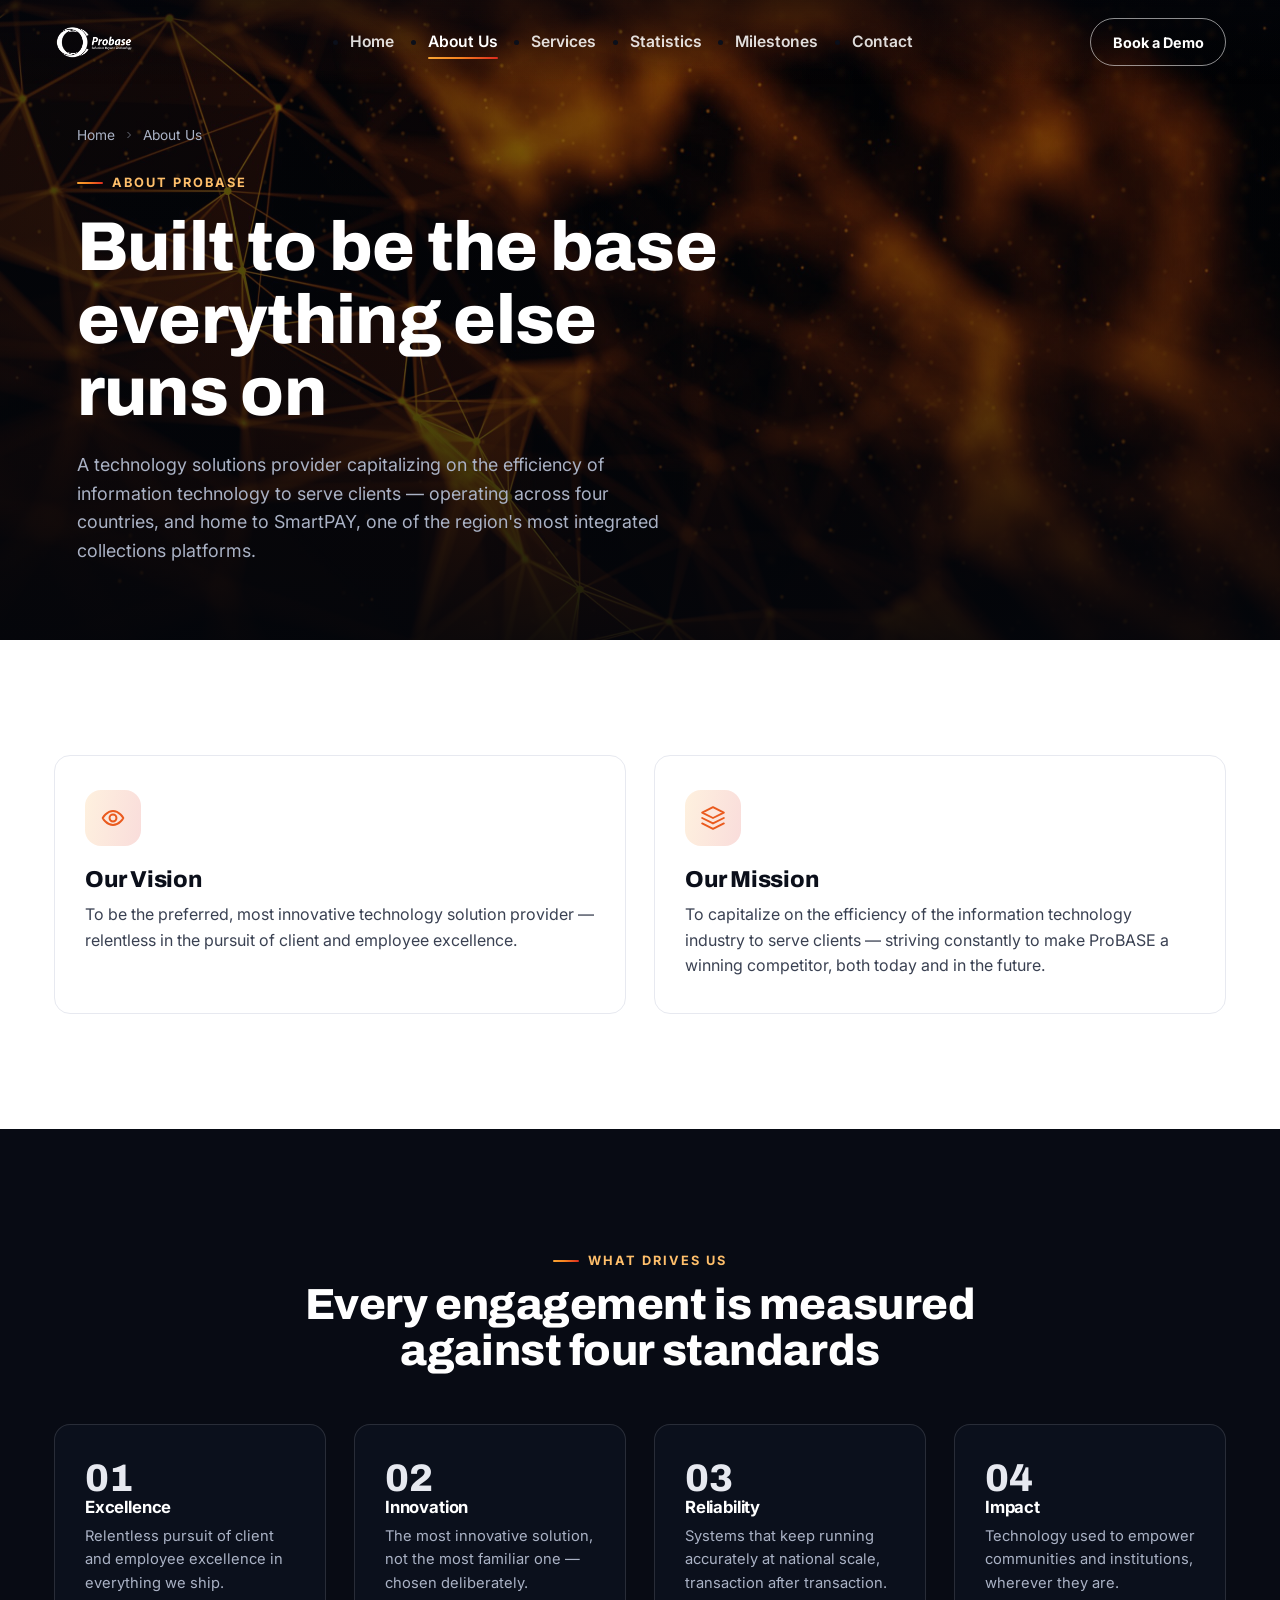
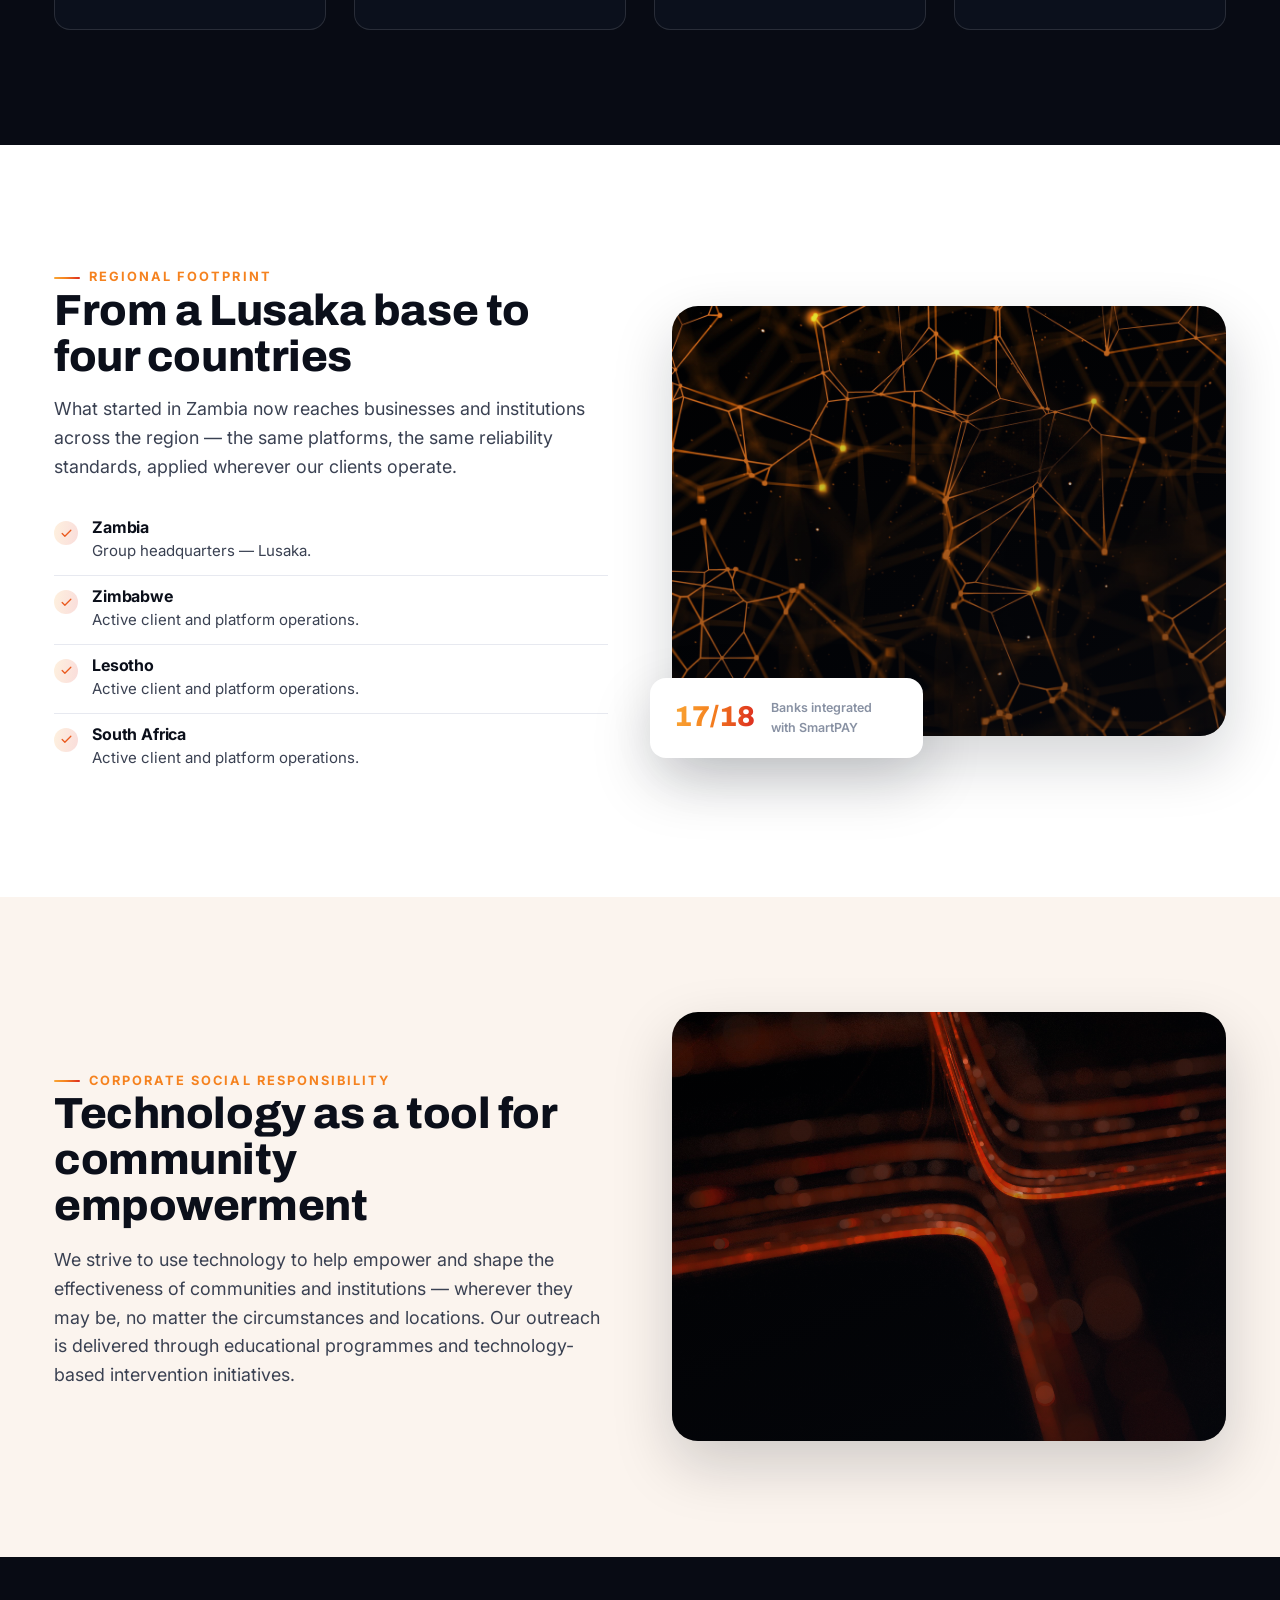
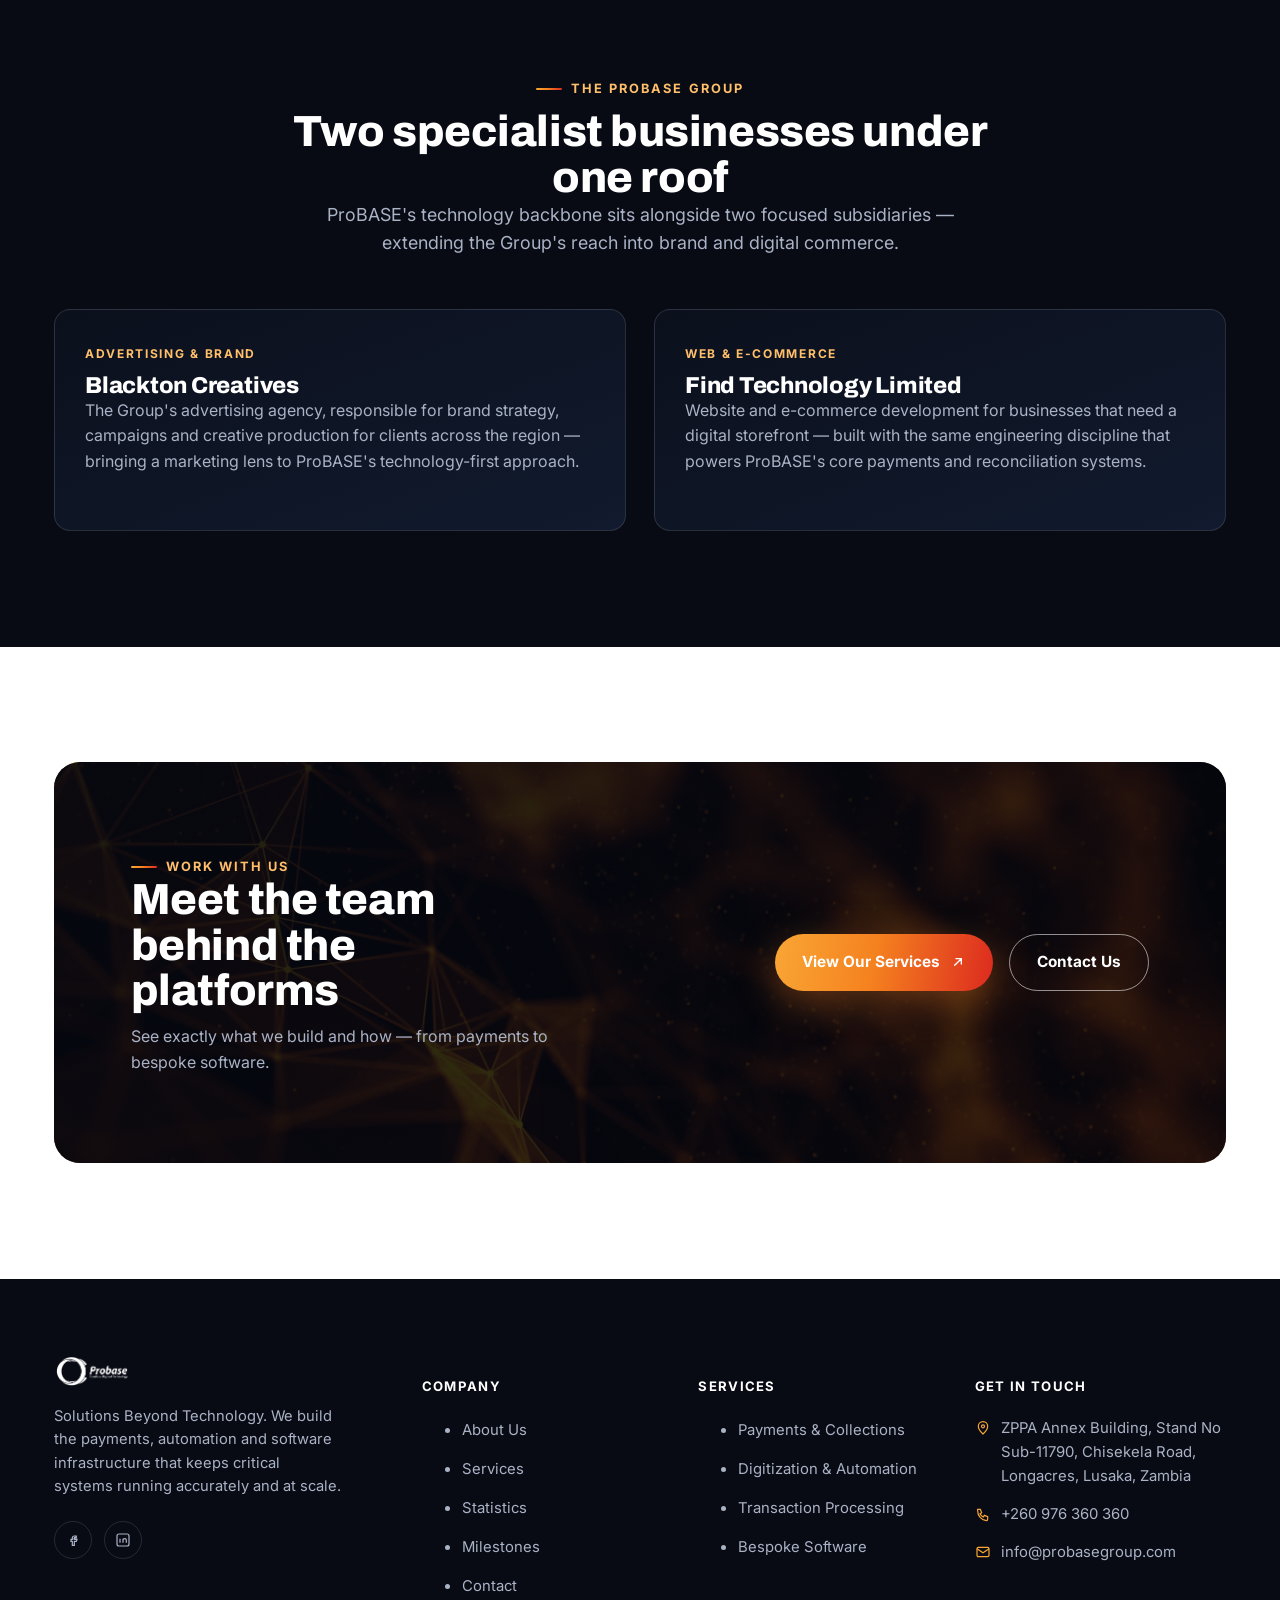
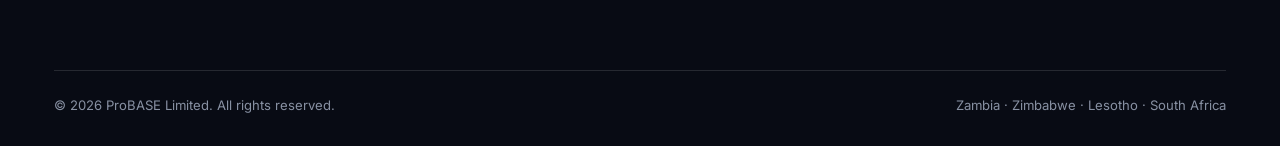
==== about.html @ 9bfe849f "Initial commit: ProBASE marketing website Static HTML/CSS/JS site with hero sections, services bento" ====
<!doctype html>
<html lang="en">
<head>
<meta charset="UTF-8">
<title>About Us | ProBASE</title>
<meta name="description" content="ProBASE is a technology solutions provider operating across Zambia, Zimbabwe, Lesotho and South Africa — home to SmartPAY and parent to Blackton Creatives and Find Technology Limited.">
<meta name="viewport" content="width=device-width, initial-scale=1">
<meta name="theme-color" content="#080b14">

<link rel="icon" type="image/png" sizes="32x32" href="assets/favicon/favicon-32.png">
<link rel="icon" type="image/png" sizes="16x16" href="assets/favicon/favicon-16.png">
<link rel="icon" type="image/png" sizes="192x192" href="assets/favicon/favicon-192.png">
<link rel="apple-touch-icon" sizes="180x180" href="assets/favicon/favicon-180.png">
<link rel="shortcut icon" href="assets/favicon/favicon.ico">

<link rel="preconnect" href="https://fonts.googleapis.com">
<link rel="preconnect" href="https://fonts.gstatic.com" crossorigin>
<link rel="stylesheet" href="css/style.css?v=10">
</head>
<body>

<header class="site-header">
  <div class="container">
    <a href="index.html" class="brand" aria-label="ProBASE home">
      <img src="assets/logo/probase-logo-white.png" alt="ProBASE">
    </a>
    <nav class="main-nav" id="main-nav" aria-label="Primary">
      <ul>
        <li><a href="index.html">Home</a></li>
        <li><a href="about.html">About Us</a></li>
        <li><a href="services.html">Services</a></li>
        <li><a href="statistics.html">Statistics</a></li>
        <li><a href="milestones.html">Milestones</a></li>
        <li><a href="contact.html">Contact</a></li>
      </ul>
      <div class="mobile-cta">
        <a href="contact.html" class="btn btn--brand btn--block">Book a Demo</a>
      </div>
    </nav>
    <div class="header-cta">
      <a href="contact.html" class="btn btn--outline">Book a Demo</a>
      <button class="nav-toggle" aria-label="Toggle menu" aria-expanded="false" aria-controls="main-nav">
        <span class="bars"><span></span><span></span><span></span></span>
      </button>
    </div>
  </div>
</header>

<main>

  <!-- HERO -->
  <section class="hero hero--short">
    <div class="hero-media">
      <video autoplay muted loop playsinline poster="assets/images/bg-plexus.jpg">
        <source src="assets/video/hero-about.mp4" type="video/mp4">
      </video>
    </div>
    <div class="container">
      <div class="hero-content">
        <div class="crumbs"><a href="index.html">Home</a>
          <svg viewBox="0 0 24 24" fill="none" stroke="currentColor" stroke-width="2"><path d="m9 6 6 6-6 6"/></svg>
          <span>About Us</span>
        </div>
        <p class="eyebrow on-dark">About ProBASE</p>
        <h1>Built to be the base<br>everything else runs on</h1>
        <p class="lead on-dark" style="margin-top:22px;">A technology solutions provider capitalizing on the efficiency of information technology to serve clients — operating across four countries, and home to SmartPAY, one of the region's most integrated collections platforms.</p>
      </div>
    </div>
  </section>

  <!-- VISION / MISSION -->
  <section class="section">
    <div class="container">
      <div class="grid grid--2" data-reveal-group>
        <article class="card" data-reveal style="--i:0">
          <div class="icon-tile">
            <svg viewBox="0 0 24 24" fill="none" stroke="currentColor" stroke-width="1.8" stroke-linecap="round" stroke-linejoin="round"><circle cx="12" cy="12" r="3.2"/><path d="M2.5 12S6 5.5 12 5.5 21.5 12 21.5 12 18 18.5 12 18.5 2.5 12 2.5 12Z"/></svg>
          </div>
          <h3>Our Vision</h3>
          <p style="color:var(--ink-soft); margin-top:10px;">To be the preferred, most innovative technology solution provider — relentless in the pursuit of client and employee excellence.</p>
        </article>
        <article class="card" data-reveal style="--i:1">
          <div class="icon-tile">
            <svg viewBox="0 0 24 24" fill="none" stroke="currentColor" stroke-width="1.8" stroke-linecap="round" stroke-linejoin="round"><path d="M12 2 2 7l10 5 10-5-10-5Z"/><path d="m2 17 10 5 10-5M2 12l10 5 10-5"/></svg>
          </div>
          <h3>Our Mission</h3>
          <p style="color:var(--ink-soft); margin-top:10px;">To capitalize on the efficiency of the information technology industry to serve clients — striving constantly to make ProBASE a winning competitor, both today and in the future.</p>
        </article>
      </div>
    </div>
  </section>

  <!-- WHAT DRIVES US -->
  <section class="section section--dark">
    <div class="container">
      <div class="section-head center" data-reveal>
        <p class="eyebrow on-dark">What drives us</p>
        <h2>Every engagement is measured against four standards</h2>
      </div>
      <div class="grid grid--4" data-reveal-group>
        <div class="card value-card" data-reveal style="background:var(--navy-900); border-color:var(--line-on-dark); --i:0">
          <span class="num">01</span>
          <h4 style="font-family:var(--font-body); font-weight:700; font-size:1.05rem; color:#fff; margin-bottom:8px;">Excellence</h4>
          <p style="color:var(--muted-on-dark); font-size:.92rem;">Relentless pursuit of client and employee excellence in everything we ship.</p>
        </div>
        <div class="card value-card" data-reveal style="background:var(--navy-900); border-color:var(--line-on-dark); --i:1">
          <span class="num">02</span>
          <h4 style="font-family:var(--font-body); font-weight:700; font-size:1.05rem; color:#fff; margin-bottom:8px;">Innovation</h4>
          <p style="color:var(--muted-on-dark); font-size:.92rem;">The most innovative solution, not the most familiar one — chosen deliberately.</p>
        </div>
        <div class="card value-card" data-reveal style="background:var(--navy-900); border-color:var(--line-on-dark); --i:2">
          <span class="num">03</span>
          <h4 style="font-family:var(--font-body); font-weight:700; font-size:1.05rem; color:#fff; margin-bottom:8px;">Reliability</h4>
          <p style="color:var(--muted-on-dark); font-size:.92rem;">Systems that keep running accurately at national scale, transaction after transaction.</p>
        </div>
        <div class="card value-card" data-reveal style="background:var(--navy-900); border-color:var(--line-on-dark); --i:3">
          <span class="num">04</span>
          <h4 style="font-family:var(--font-body); font-weight:700; font-size:1.05rem; color:#fff; margin-bottom:8px;">Impact</h4>
          <p style="color:var(--muted-on-dark); font-size:.92rem;">Technology used to empower communities and institutions, wherever they are.</p>
        </div>
      </div>
    </div>
  </section>

  <!-- REGIONAL PRESENCE -->
  <section class="section">
    <div class="container">
      <div class="split reverse">
        <div class="split-media" data-reveal>
          <div class="media-frame">
            <img src="assets/images/bg-techno-dots.jpg" alt="Regional network connecting ProBASE's operations across Southern Africa">
          </div>
          <div class="media-badge">
            <div class="stat-num">17/18</div>
            <span class="label">Banks integrated with SmartPAY</span>
          </div>
        </div>
        <div data-reveal>
          <p class="eyebrow">Regional footprint</p>
          <h2>From a Lusaka base to four countries</h2>
          <p class="lead" style="margin-top:16px;">What started in Zambia now reaches businesses and institutions across the region — the same platforms, the same reliability standards, applied wherever our clients operate.</p>
          <ul class="check-list" style="margin-top:26px;">
            <li>
              <span class="tick"><svg viewBox="0 0 24 24" fill="none" stroke="currentColor" stroke-width="2.4" stroke-linecap="round" stroke-linejoin="round"><path d="M20 6 9 17l-5-5"/></svg></span>
              <div><h4>Zambia</h4><p>Group headquarters — Lusaka.</p></div>
            </li>
            <li>
              <span class="tick"><svg viewBox="0 0 24 24" fill="none" stroke="currentColor" stroke-width="2.4" stroke-linecap="round" stroke-linejoin="round"><path d="M20 6 9 17l-5-5"/></svg></span>
              <div><h4>Zimbabwe</h4><p>Active client and platform operations.</p></div>
            </li>
            <li>
              <span class="tick"><svg viewBox="0 0 24 24" fill="none" stroke="currentColor" stroke-width="2.4" stroke-linecap="round" stroke-linejoin="round"><path d="M20 6 9 17l-5-5"/></svg></span>
              <div><h4>Lesotho</h4><p>Active client and platform operations.</p></div>
            </li>
            <li>
              <span class="tick"><svg viewBox="0 0 24 24" fill="none" stroke="currentColor" stroke-width="2.4" stroke-linecap="round" stroke-linejoin="round"><path d="M20 6 9 17l-5-5"/></svg></span>
              <div><h4>South Africa</h4><p>Active client and platform operations.</p></div>
            </li>
          </ul>
        </div>
      </div>
    </div>
  </section>

  <!-- CSR -->
  <section class="section section--tint">
    <div class="container">
      <div class="split">
        <div data-reveal>
          <p class="eyebrow">Corporate social responsibility</p>
          <h2>Technology as a tool for community empowerment</h2>
          <p class="lead" style="margin-top:18px;">We strive to use technology to help empower and shape the effectiveness of communities and institutions — wherever they may be, no matter the circumstances and locations. Our outreach is delivered through educational programmes and technology-based intervention initiatives.</p>
        </div>
        <div class="split-media" data-reveal>
          <div class="media-frame">
            <img src="assets/images/bg-orange-lines.jpg" alt="Abstract network representing community connection and outreach">
          </div>
        </div>
      </div>
    </div>
  </section>

  <!-- SUBSIDIARIES -->
  <section class="section section--dark" id="subsidiaries">
    <div class="container">
      <div class="section-head center" data-reveal>
        <p class="eyebrow on-dark">The ProBASE Group</p>
        <h2>Two specialist businesses under one roof</h2>
        <p class="lead on-dark" style="margin-inline:auto;">ProBASE's technology backbone sits alongside two focused subsidiaries — extending the Group's reach into brand and digital commerce.</p>
      </div>
      <div class="grid grid--2" data-reveal-group>
        <article class="card subsidiary-card" data-reveal style="--i:0">
          <span class="kicker">Advertising &amp; Brand</span>
          <h3>Blackton Creatives</h3>
          <p>The Group's advertising agency, responsible for brand strategy, campaigns and creative production for clients across the region — bringing a marketing lens to ProBASE's technology-first approach.</p>
        </article>
        <article class="card subsidiary-card" data-reveal style="--i:1">
          <span class="kicker">Web &amp; E-Commerce</span>
          <h3>Find Technology Limited</h3>
          <p>Website and e-commerce development for businesses that need a digital storefront — built with the same engineering discipline that powers ProBASE's core payments and reconciliation systems.</p>
        </article>
      </div>
    </div>
  </section>

  <!-- CTA -->
  <section class="section">
    <div class="container">
      <div class="cta-band" data-reveal>
        <img src="assets/images/bg-plexus.jpg" alt="">
        <div class="cta-inner">
          <div>
            <p class="eyebrow on-dark">Work with us</p>
            <h2>Meet the team behind the platforms</h2>
            <p>See exactly what we build and how — from payments to bespoke software.</p>
          </div>
          <div class="cta-actions">
            <a href="services.html" class="btn btn--brand">
              View Our Services
              <svg viewBox="0 0 24 24" fill="none" stroke="currentColor" stroke-width="2" stroke-linecap="round"><path d="M7 17 17 7M9 7h8v8"/></svg>
            </a>
            <a href="contact.html" class="btn btn--outline">Contact Us</a>
          </div>
        </div>
      </div>
    </div>
  </section>

</main>

<footer class="site-footer">
  <div class="container">
    <div class="footer-top">
      <div class="footer-brand">
        <img src="assets/logo/probase-logo-white.png" alt="ProBASE">
        <p>Solutions Beyond Technology. We build the payments, automation and software infrastructure that keeps critical systems running accurately and at scale.</p>
        <div class="footer-social">
          <a href="https://facebook.com/probasegroup" target="_blank" rel="noopener" aria-label="ProBASE on Facebook">
            <svg viewBox="0 0 24 24" fill="none" stroke="currentColor" stroke-width="1.8"><path d="M14 9h3V6h-3c-1.66 0-3 1.34-3 3v2H9v3h2v6h3v-6h3l1-3h-4V9c0-.55.45-1 1-1Z"/></svg>
          </a>
          <a href="https://linkedin.com/company/probase-limited-zambia" target="_blank" rel="noopener" aria-label="ProBASE on LinkedIn">
            <svg viewBox="0 0 24 24" fill="none" stroke="currentColor" stroke-width="1.8"><rect x="3" y="3" width="18" height="18" rx="3"/><path d="M7.5 10v6M7.5 7.5v.01M12 16v-3.5c0-1.4 1-2.5 2.5-2.5S17 11.1 17 12.5V16M12 10v6"/></svg>
          </a>
        </div>
      </div>
      <div class="footer-col">
        <h5>Company</h5>
        <ul>
          <li><a href="about.html">About Us</a></li>
          <li><a href="services.html">Services</a></li>
          <li><a href="statistics.html">Statistics</a></li>
          <li><a href="milestones.html">Milestones</a></li>
          <li><a href="contact.html">Contact</a></li>
        </ul>
      </div>
      <div class="footer-col">
        <h5>Services</h5>
        <ul>
          <li><a href="services.html#payments">Payments &amp; Collections</a></li>
          <li><a href="services.html#digitization">Digitization &amp; Automation</a></li>
          <li><a href="services.html#transactions">Transaction Processing</a></li>
          <li><a href="services.html#software">Bespoke Software</a></li>
        </ul>
      </div>
      <div class="footer-col">
        <h5>Get in touch</h5>
        <div class="contact-line">
          <svg viewBox="0 0 24 24" fill="none" stroke="currentColor" stroke-width="1.8"><path d="M12 21s7-6.1 7-11.5A7 7 0 0 0 5 9.5C5 14.9 12 21 12 21Z"/><circle cx="12" cy="9.5" r="2.3"/></svg>
          <span>ZPPA Annex Building, Stand No Sub-11790, Chisekela Road, Longacres, Lusaka, Zambia</span>
        </div>
        <div class="contact-line">
          <svg viewBox="0 0 24 24" fill="none" stroke="currentColor" stroke-width="1.8"><path d="M4 5h4l2 5-2.5 1.5a11 11 0 0 0 5 5L14 14l5 2v4a2 2 0 0 1-2 2A15 15 0 0 1 4 7a2 2 0 0 1 0-2Z"/></svg>
          <a href="tel:+260976360360">+260 976 360 360</a>
        </div>
        <div class="contact-line">
          <svg viewBox="0 0 24 24" fill="none" stroke="currentColor" stroke-width="1.8"><rect x="3" y="5" width="18" height="14" rx="2"/><path d="m3 7 9 6 9-6"/></svg>
          <a href="mailto:info@probasegroup.com">info@probasegroup.com</a>
        </div>
      </div>
    </div>
    <div class="footer-bottom">
      <p>&copy; <span id="year"></span> ProBASE Limited. All rights reserved.</p>
      <div class="legal-links"><span>Zambia · Zimbabwe · Lesotho · South Africa</span></div>
    </div>
  </div>
</footer>

<script src="js/main.js?v=10"></script>
</body>
</html>
---- css/style.css ----
/* =========================================================
   ProBASE — Solutions Beyond Technology
   Global stylesheet
   ========================================================= */

@import url('https://fonts.googleapis.com/css2?family=Archivo:ital,wght@0,500;0,600;0,700;0,800;1,700;1,800;1,900&family=Inter:wght@400;500;600;700&display=swap');

:root{
  /* Brand */
  --navy-950:#080b14;
  --navy-900:#0b101c;
  --navy-800:#111a2e;
  --navy-700:#182544;
  --navy-600:#233459;

  --orange-300:#ffbf6b;
  --orange-400:#f9a635;
  --orange-500:#f5821f;
  --orange-600:#ea5a1e;
  --red-600:#dc2a1f;

  --gradient-brand: linear-gradient(100deg, var(--orange-400) 0%, var(--orange-500) 45%, var(--red-600) 100%);
  --gradient-brand-soft: linear-gradient(100deg, rgba(249,166,53,.16) 0%, rgba(220,42,31,.16) 100%);

  --ink:#0b0f1a;
  --ink-soft:#3a4152;
  --muted:#8891a3;
  --muted-on-dark:#aab2c5;
  --line:#e7e9f0;
  --line-on-dark:rgba(255,255,255,.12);

  --paper:#ffffff;
  --paper-alt:#f6f7fb;
  --paper-tint:#fbf4ee;

  --shadow-sm: 0 2px 10px rgba(10,15,30,.06);
  --shadow-md: 0 10px 30px rgba(10,15,30,.10);
  --shadow-lg: 0 24px 60px rgba(10,15,30,.18);
  --shadow-glow: 0 10px 40px rgba(245,130,31,.35);

  --radius-sm: 10px;
  --radius-md: 16px;
  --radius-lg: 26px;
  --radius-pill: 999px;

  --container: 1220px;
  --header-h: 84px;

  --ease: cubic-bezier(.22,.68,.32,1);
  --dur: .6s;

  --font-display: 'Archivo', 'Inter', system-ui, sans-serif;
  --font-body: 'Inter', system-ui, -apple-system, sans-serif;
}

/* ---------- Reset ---------- */
*, *::before, *::after{ box-sizing: border-box; }
html{ scroll-behavior:smooth; }
body,h1,h2,h3,h4,p,figure,blockquote{ margin:0; }
ul[class], ol[class]{ list-style:none; margin:0; padding:0; }
img, video{ max-width:100%; display:block; }
a{ color:inherit; text-decoration:none; }
button{ font:inherit; color:inherit; background:none; border:0; cursor:pointer; }
input, textarea, select{ font:inherit; color:inherit; }
:focus-visible{ outline: 2px solid var(--orange-500); outline-offset: 3px; }

html, body{ overflow-x:hidden; }

body{
  font-family: var(--font-body);
  color: var(--ink);
  background: var(--paper);
  line-height: 1.6;
  -webkit-font-smoothing: antialiased;
  text-rendering: optimizeLegibility;
}

h1,h2,h3,h4{
  font-family: var(--font-display);
  font-weight: 800;
  line-height: 1.05;
  letter-spacing: -.01em;
  color: var(--ink);
}

.eyebrow{
  display:inline-flex;
  align-items:center;
  gap:.55rem;
  font-family: var(--font-body);
  font-style: normal;
  font-weight: 700;
  font-size: .8rem;
  letter-spacing: .16em;
  text-transform: uppercase;
  color: var(--orange-500);
}
.eyebrow::before{
  content:'';
  width:26px; height:2px;
  background: var(--gradient-brand);
  border-radius:2px;
}
.eyebrow.on-dark{ color: var(--orange-300); }

h1{ font-size: clamp(2.4rem, 5.4vw, 4.4rem); }
h2{ font-size: clamp(1.9rem, 3.4vw, 2.9rem); }
h3{ font-size: clamp(1.25rem, 1.8vw, 1.55rem); }

.lead{
  font-size: clamp(1.02rem, 1.4vw, 1.2rem);
  color: var(--ink-soft);
  max-width: 62ch;
}
.on-dark .lead, .lead.on-dark{ color: var(--muted-on-dark); }

.muted{ color: var(--muted); }

.container{
  width:100%;
  max-width: var(--container);
  margin-inline:auto;
  padding-inline: 24px;
}

.section{ padding: clamp(64px, 9vw, 120px) 0; position:relative; }
.section--tight{ padding: clamp(48px, 6vw, 72px) 0; }
.section--dark{ background: var(--navy-950); color:#fff; }
.csr-section{
  background-image: url('../assets/images/csr-bg.jpg');
  background-size: cover;
  background-position: center;
}
.section--dark h1, .section--dark h2, .section--dark h3, .section--dark h4{ color:#fff; }
.section--alt{ background: var(--paper-alt); }
.section--tint{ background: var(--paper-tint); }

.section-head{
  max-width: 720px;
  margin-bottom: clamp(32px, 4vw, 56px);
}
.section-head.center{ margin-inline:auto; text-align:center; }
.section-head h2{ margin-top:.65rem; }

/* ---------- Buttons ---------- */
.btn{
  --btn-fg: #fff;
  display:inline-flex;
  align-items:center;
  justify-content:center;
  gap:.6rem;
  padding: .95rem 1.7rem;
  border-radius: var(--radius-pill);
  font-family: var(--font-body);
  font-weight: 700;
  font-size: .96rem;
  white-space:nowrap;
  transition: transform .35s var(--ease), box-shadow .35s var(--ease), background-color .35s var(--ease), color .35s var(--ease), border-color .35s var(--ease);
  will-change: transform;
}
.btn svg{ width:16px; height:16px; flex:none; transition: transform .35s var(--ease); }
.btn:hover svg{ transform: translate(3px,-3px); }
.btn:active{ transform: scale(.97); }

.btn--brand{
  background: var(--gradient-brand);
  color:#fff;
  box-shadow: var(--shadow-glow);
}
.btn--brand:hover{ box-shadow: 0 14px 44px rgba(245,130,31,.5); transform: translateY(-2px); }

.btn--outline{
  background: transparent;
  color: #fff;
  border: 1.5px solid rgba(255,255,255,.55);
}
.btn--outline:hover{ background: rgba(255,255,255,.12); border-color:#fff; }

.btn--outline-dark{
  background: transparent;
  color: var(--ink);
  border: 1.5px solid var(--line);
}
.btn--outline-dark:hover{ background: var(--ink); color:#fff; border-color: var(--ink); }

.btn--ghost{
  color: var(--orange-500);
  padding: .3rem 0;
  gap:.4rem;
}
.btn--ghost:hover svg{ transform: translateX(4px); }

.btn--sm{ padding: .7rem 1.3rem; font-size:.88rem; }
.btn--block{ width:100%; }

/* ---------- Header ---------- */
.site-header{
  position: fixed;
  inset-inline:0;
  top:0;
  z-index: 100;
  height: var(--header-h);
  display:flex;
  align-items:center;
  transition: background-color .4s var(--ease), box-shadow .4s var(--ease), height .3s var(--ease), backdrop-filter .4s var(--ease);
}
.site-header .container{
  display:flex;
  align-items:center;
  justify-content:space-between;
  gap: 24px;
}
.site-header::before{
  content:'';
  position:absolute; inset:0;
  background: linear-gradient(180deg, rgba(4,6,12,.55) 0%, rgba(4,6,12,0) 100%);
  opacity:1;
  transition: opacity .4s var(--ease);
  pointer-events:none;
}
.site-header.is-scrolled{
  height: 72px;
  background: rgba(8,11,20,.86);
  backdrop-filter: blur(14px) saturate(140%);
  box-shadow: 0 8px 30px rgba(0,0,0,.25);
}
.site-header.is-scrolled::before{ opacity:0; }

.brand{ display:flex; align-items:center; gap:.7rem; position:relative; z-index:1; }
.brand img{ height: 34px; width:auto; }

.nav-toggle{
  position:relative; z-index:1;
  width:44px; height:44px;
  display:none;
  align-items:center; justify-content:center;
  border-radius: 10px;
  color:#fff;
}
.nav-toggle .bars{ position:relative; width:20px; height:14px; }
.nav-toggle .bars span{
  position:absolute; left:0; width:100%; height:2px; background:currentColor; border-radius:2px;
  transition: transform .35s var(--ease), opacity .35s var(--ease), top .35s var(--ease);
}
.nav-toggle .bars span:nth-child(1){ top:0; }
.nav-toggle .bars span:nth-child(2){ top:6px; }
.nav-toggle .bars span:nth-child(3){ top:12px; }
.nav-open .nav-toggle .bars span:nth-child(1){ top:6px; transform: rotate(45deg); }
.nav-open .nav-toggle .bars span:nth-child(2){ opacity:0; }
.nav-open .nav-toggle .bars span:nth-child(3){ top:6px; transform: rotate(-45deg); }

.main-nav{ position:relative; z-index:1; }
.main-nav ul{ display:flex; align-items:center; gap: 2.1rem; }
.main-nav a{
  font-weight:600; font-size:.98rem; color: rgba(255,255,255,.86);
  padding: 6px 0; position:relative;
}
.main-nav a::after{
  content:''; position:absolute; left:0; right:100%; bottom:-2px; height:2px;
  background: var(--gradient-brand); border-radius:2px;
  transition: right .35s var(--ease);
}
.main-nav a:hover{ color:#fff; }
.main-nav a:hover::after, .main-nav a.is-active::after{ right:0; }
.main-nav a.is-active{ color:#fff; }

.header-cta{ position:relative; z-index:1; display:flex; align-items:center; gap:14px; }
.header-cta .btn{ padding:.72rem 1.35rem; font-size:.9rem; }

.main-nav .mobile-cta{ display:none; }

@media (max-width: 900px){
  .main-nav{
    position: fixed; inset: 72px 0 0 0;
    background: var(--navy-950);
    padding: 28px 24px 40px;
    transform: translateY(-12px);
    opacity:0; visibility:hidden;
    transition: opacity .35s var(--ease), transform .35s var(--ease), visibility .35s;
    overflow-y:auto;
  }
  .nav-open .main-nav{ opacity:1; visibility:visible; transform:translateY(0); }
  .main-nav ul{ flex-direction:column; align-items:flex-start; gap:0; }
  .main-nav li{ width:100%; border-bottom:1px solid var(--line-on-dark); }
  .main-nav a{ display:block; padding: 18px 4px; font-size:1.15rem; }
  .main-nav a::after{ display:none; }
  .main-nav .mobile-cta{ margin-top:22px; display:flex; flex-direction:column; gap:12px; }
  .nav-toggle{ display:inline-flex; }
  .site-header .container{ flex-wrap: nowrap; }
  .header-cta .btn--outline{ display:none; }
}

/* ---------- Hero ---------- */
.hero{
  position:relative;
  min-height: 100svh;
  display:flex;
  align-items:flex-end;
  color:#fff;
  overflow:hidden;
  background: var(--navy-950);
}
.hero.hero--tall{ min-height: 100svh; }
.hero.hero--short{ min-height: 62vh; align-items:center; padding-top: var(--header-h); }

.hero-media{ position:absolute; inset:0; z-index:0; }
.hero-media video, .hero-media img{
  position:absolute; inset:0; width:100%; height:100%; object-fit:cover;
}
.hero-media::after{
  content:'';
  position:absolute; inset:0;
  background:
    linear-gradient(0deg, rgba(4,6,11,.92) 0%, rgba(4,6,11,.55) 42%, rgba(4,6,11,.35) 100%),
    linear-gradient(90deg, rgba(4,6,11,.55) 0%, rgba(4,6,11,.05) 55%);
}

.hero-content{
  position:relative; z-index:1;
  padding: 190px 0 84px;
  width:100%;
}
.hero--short .hero-content{ padding: 40px 0; }

.hero-content .eyebrow{ margin-bottom: 18px; }
.hero-content h1{ max-width: 15ch; color:#fff; }
.hero-rule{
  width:120px; height:3px; border-radius:3px;
  background: var(--gradient-brand);
  margin: 26px 0 24px;
}
.hero-content .lead{ margin-bottom: 34px; max-width:56ch; }
.hero-actions{ display:flex; flex-wrap:wrap; gap:16px; }

/* Hero uses a wider, edge-hugging container so the text and proof cards
   spread toward the true viewport edges on large screens instead of being
   squeezed into the site's normal 1220px content column. */
.hero > .container{
  max-width: none;
  padding-inline: clamp(24px, 6vw, 140px);
}

/* CTA bands use the same wide, edge-hugging container as the hero so their
   text/image span toward the true viewport edges instead of the standard
   1220px content column. */
.container.cta-wide{
  max-width: none;
  padding-inline: 0;
}
.container.cta-wide .cta-band{ border-radius: 0; }

/* Reusable wide, edge-hugging container for content sections that want
   more breathing room than the standard 1220px column. */
.container--wide{
  max-width: none;
  padding-inline: clamp(24px, 6vw, 140px);
}

/* Hero split layout: text pinned far left, proof cards pinned right */
.hero-content--split{
  display:flex;
  align-items:flex-end;
  justify-content:space-between;
  gap:56px;
}
.hero-text{ max-width:760px; flex:0 1 auto; }
.hero-text h1{ font-size: clamp(1.9rem, 2.2vw, 2.75rem); max-width: none; white-space: normal; }

.hero-proof-group{ flex:none; width:100%; max-width:460px; }
.hero-proof-group__title{
  font-size:.76rem; font-weight:700; letter-spacing:.14em; text-transform:uppercase;
  color: var(--orange-300); margin-bottom:14px;
}
.hero-proof-group__grid{ display:grid; grid-template-columns: 1fr 1fr; gap:14px; }
.hero-proof-group__grid li:last-child{ grid-column: 1 / -1; }

.hero-proof-card{
  background: rgba(255,255,255,.06);
  backdrop-filter: blur(20px) saturate(160%);
  -webkit-backdrop-filter: blur(20px) saturate(160%);
  border: 1px solid rgba(255,255,255,.24);
  border-radius: var(--radius-md);
  padding: 22px 20px;
  box-shadow: inset 0 1px 0 rgba(255,255,255,.14), 0 8px 28px rgba(4,6,14,.22);
  transition: background .35s var(--ease), border-color .35s var(--ease), transform .35s var(--ease);
}
.hero-proof-card:hover{
  background: rgba(255,255,255,.11);
  border-color: rgba(255,255,255,.38);
  transform: translateY(-3px);
}
.hero-proof-card__num{
  font-family: var(--font-display); font-weight:800;
  font-size:1.9rem; line-height:1;
  background: var(--gradient-brand); -webkit-background-clip:text; background-clip:text; color:transparent;
  display:flex; align-items:baseline; gap:2px;
}
.hero-proof-card__label{
  margin-top:9px; font-size:.8rem; font-weight:600;
  color: var(--muted-on-dark); max-width:18ch;
  text-align: justify;
}

@media (max-width: 980px){
  .hero-content--split{ flex-direction:column; align-items:flex-start; gap:36px; }
  .hero-proof-group{ max-width:100%; margin-left:0; margin-right:0; }
}

.hero-scroll{
  position:absolute; left:50%; bottom:26px; transform:translateX(-50%);
  z-index:1;
  display:flex; flex-direction:column; align-items:center; gap:8px;
  color: rgba(255,255,255,.7);
  font-size:.72rem; letter-spacing:.18em; text-transform:uppercase; font-weight:600;
}
.hero-scroll .dot{
  width:1px; height:34px; background: rgba(255,255,255,.35); position:relative; overflow:hidden;
}
.hero-scroll .dot::after{
  content:''; position:absolute; left:0; top:-100%; width:100%; height:100%;
  background: var(--gradient-brand);
  animation: scrollLine 2.2s ease-in-out infinite;
}
@keyframes scrollLine{ 0%{top:-100%;} 60%{top:100%;} 100%{top:100%;} }

/* ---------- Proof strip: bank logo ticker ---------- */
.proof-strip{
  position:relative;
  background: var(--gradient-brand);
  color:#fff;
  overflow:hidden;
  padding: 34px 0;
}

.logo-ticker{
  position:relative;
  overflow:hidden;
  -webkit-mask-image: linear-gradient(to right, transparent 0%, #000 8%, #000 92%, transparent 100%);
  mask-image: linear-gradient(to right, transparent 0%, #000 8%, #000 92%, transparent 100%);
}
.logo-ticker__track{
  display:flex;
  align-items:center;
  width: max-content;
  animation: tickerLTR 32s linear infinite;
  will-change: transform;
}
.logo-ticker:hover .logo-ticker__track{ animation-play-state: paused; }
.logo-ticker__item{
  flex: none;
  display:flex;
  align-items:center;
  justify-content:center;
  padding: 0 42px;
}
.logo-ticker__item img{
  height: 64px;
  width:auto;
  object-fit:contain;
  opacity:.96;
}

@keyframes tickerLTR{
  from{ transform: translateX(-50%); }
  to{ transform: translateX(0%); }
}

@media (prefers-reduced-motion: reduce){
  .logo-ticker__track{ animation: none; }
}

@media (max-width: 620px){
  .logo-ticker__item{ padding: 0 28px; }
  .logo-ticker__item img{ height:44px; }
}

/* ---------- Cards ---------- */
.grid{ display:grid; gap: 28px; }
.grid--2{ grid-template-columns: repeat(2, 1fr); }
.grid--3{ grid-template-columns: repeat(3, 1fr); }
.grid--4{ grid-template-columns: repeat(4, 1fr); }
@media (max-width: 980px){
  .grid--3, .grid--4{ grid-template-columns: repeat(2, 1fr); }
}
@media (max-width: 620px){
  .grid--2, .grid--3, .grid--4{ grid-template-columns: 1fr; }
}

.card{
  background:#fff;
  border: 1px solid var(--line);
  border-radius: var(--radius-md);
  padding: 34px 30px;
  transition: transform .4s var(--ease), box-shadow .4s var(--ease), border-color .4s var(--ease);
  position:relative;
}
.card:hover{ transform: translateY(-6px); box-shadow: var(--shadow-md); border-color: transparent; }

.icon-tile{
  width:56px; height:56px;
  border-radius: 16px;
  display:flex; align-items:center; justify-content:center;
  background: var(--gradient-brand-soft);
  color: var(--orange-600);
  margin-bottom: 22px;
}
.icon-tile svg{ width:26px; height:26px; }

.service-card h3{ margin-bottom:10px; }
.service-card p{ color: var(--ink-soft); margin-bottom: 18px; }
.service-card .tag-list{ display:flex; flex-wrap:wrap; gap:8px; margin-bottom:20px; }
.service-card .tag-list li{
  font-size:.76rem; font-weight:600; letter-spacing:.02em;
  padding:6px 12px; border-radius: var(--radius-pill);
  background: var(--paper-alt); color: var(--ink-soft);
}
.service-card .index{
  position:absolute; top:26px; right:30px;
  font-family: var(--font-display); font-weight:800;
  font-size:1.6rem; color: var(--line);
}

/* ---------- Stats ---------- */
.stat-card{
  background: var(--navy-900);
  border:1px solid var(--line-on-dark);
  border-radius: var(--radius-md);
  padding: 36px 28px;
  text-align:center;
}
.stat-num{
  font-family: var(--font-display); font-weight:800;
  font-size: clamp(2.2rem, 4vw, 3.1rem);
  background: var(--gradient-brand);
  -webkit-background-clip:text; background-clip:text; color:transparent;
  line-height:1;
}
.stat-label{ margin-top:12px; color: var(--muted-on-dark); font-size:.92rem; font-weight:600; }
.stat-note{ margin-top:6px; color: var(--muted); font-size:.8rem; }

/* ---------- Badges / pills ---------- */
.pill-row{ display:flex; flex-wrap:wrap; gap:12px; }
.pill{
  display:inline-flex; align-items:center; gap:8px;
  padding: 10px 18px;
  border-radius: var(--radius-pill);
  border:1px solid var(--line);
  font-size:.86rem; font-weight:600; color: var(--ink-soft);
  background:#fff;
}
.pill .dot{ width:7px; height:7px; border-radius:50%; background: var(--gradient-brand); }
.on-dark .pill{ background: rgba(255,255,255,.05); border-color: var(--line-on-dark); color:#fff; }

/* ---------- Split / media blocks ---------- */
.split{ display:grid; grid-template-columns: 1fr 1fr; gap: 64px; align-items:center; }
.split.reverse .split-media{ order:2; }
@media (max-width: 900px){
  .split{ grid-template-columns: 1fr; gap:36px; }
  .split.reverse .split-media{ order:0; }
}
.split-media{ position:relative; }
.media-frame{
  position:relative; border-radius: var(--radius-lg); overflow:hidden;
  aspect-ratio: 4/3.1;
  box-shadow: var(--shadow-lg);
}
.media-frame img{ width:100%; height:100%; object-fit:cover; }
.media-frame::after{
  content:''; position:absolute; inset:0;
  background: linear-gradient(160deg, rgba(8,11,20,.05), rgba(8,11,20,.55));
}
.media-badge{
  position:absolute; left:-22px; bottom:-22px;
  background:#fff; border-radius: var(--radius-md);
  padding: 20px 24px;
  box-shadow: var(--shadow-lg);
  display:flex; align-items:center; gap:16px;
  z-index:2;
}
.media-badge .stat-num{ background:var(--gradient-brand); -webkit-background-clip:text; background-clip:text; color:transparent; font-size:1.8rem; }
.media-badge span.label{ display:block; font-size:.78rem; color:var(--muted); font-weight:600; max-width:16ch; }

.media-frame--placeholder{
  display:flex; align-items:center; justify-content:center;
  background: var(--gradient-brand);
}
.media-frame--placeholder svg{ width:88px; height:88px; color:rgba(255,255,255,.85); }

.media-frame--carousel img{ transition: opacity .3s ease; }

/* Who we are: the photo fills the section's full background, with copy
   overlaid on the right where the image leaves open, light space — dark
   ink text on that light ground gives contrast without a scrim overlay. */
.who-we-are{ position:relative; overflow:hidden; }
.who-we-are-media{ position:absolute; inset:0; z-index:0; }
.who-we-are-media img{ width:100%; height:100%; object-fit:cover; object-position:left center; }
.who-we-are > .container{ position:relative; z-index:1; }
.who-we-are-content{ max-width:600px; margin-left:auto; }
@media (max-width:900px){
  .who-we-are-content{ margin-left:0; max-width:none; }
  /* Narrow crops favor the open, light part of the photo so full-width
     text over it keeps enough contrast without needing an overlay. */
  .who-we-are-media img{ object-position:right center; }
}
.media-frame__dots{
  position:absolute; left:50%; bottom:16px; transform:translateX(-50%);
  display:flex; align-items:center; gap:6px; z-index:3;
}
.media-frame__dots span{
  width:6px; height:6px; border-radius:999px;
  background: rgba(255,255,255,.5);
  transition: width .3s ease, background .3s ease;
}
.media-frame__dots span.is-active{ width:18px; background:#fff; }

.mini-gallery{
  display:grid; grid-template-columns: repeat(3, 1fr); gap:16px;
  margin-top: 40px;
}
.mini-gallery__item{
  position:relative; border-radius: var(--radius-md); overflow:hidden;
  aspect-ratio: 4/3; box-shadow: var(--shadow-md);
}
.mini-gallery__item img{ width:100%; height:100%; object-fit:cover; display:block; transition: transform .5s ease; }
.mini-gallery__item:hover img{ transform: scale(1.05); }
@media (max-width: 620px){
  .mini-gallery{ grid-template-columns: 1fr 1fr; }
}

/* ---------- Milestone card grid ---------- */
.milestone-grid{
  display:grid; grid-template-columns: repeat(2, 1fr); gap:28px;
}
@media (max-width: 760px){
  .milestone-grid{ grid-template-columns: 1fr; }
}
.milestone-card{
  display:block; text-decoration:none; color:inherit;
}
.milestone-card .media-frame{ aspect-ratio: 4/3.3; box-shadow: var(--shadow-md); transition: box-shadow .3s ease; }
.milestone-card:hover .media-frame{ box-shadow: var(--shadow-lg); }
.milestone-card .media-frame img{ transition: transform .5s ease; }
.milestone-card:hover .media-frame img{ transform: scale(1.04); }
.milestone-card__badges{
  position:absolute; left:16px; top:16px; z-index:2;
  display:flex; flex-direction:column; align-items:flex-start; gap:8px;
}
.milestone-card__badge{
  background: rgba(8,11,20,.55);
  backdrop-filter: blur(10px); -webkit-backdrop-filter: blur(10px);
  color:#fff; font-size:.72rem; font-weight:700;
  padding: 7px 14px; border-radius:999px;
  border: 1px solid rgba(255,255,255,.18);
}
.milestone-card__foot{
  display:flex; align-items:flex-start; justify-content:space-between; gap:16px;
  margin-top:20px;
}
.milestone-card__foot h3{ font-size:1.2rem; }
.milestone-card__link{
  flex:none; display:inline-flex; align-items:center; gap:6px;
  font-size:.85rem; font-weight:700; color:var(--ink);
  padding-top:4px; white-space:nowrap;
}
.milestone-card__link svg{ width:16px; height:16px; transition: transform .25s ease; }
.milestone-card:hover .milestone-card__link svg{ transform: translate(3px,-3px); }

.check-list li{
  display:flex; gap:14px; align-items:flex-start;
  padding: 12px 0;
  border-bottom: 1px solid var(--line);
}
.on-dark .check-list li{ border-color: var(--line-on-dark); }
.check-list li:last-child{ border-bottom:0; }
.check-list .tick{
  flex:none; width:24px; height:24px; border-radius:50%;
  background: var(--gradient-brand-soft); color:var(--orange-600);
  display:flex; align-items:center; justify-content:center; margin-top:2px;
}
.check-list .tick svg{ width:13px; height:13px; }
.check-list h4{ font-family:var(--font-body); font-style:normal; font-weight:700; font-size:1rem; margin-bottom:3px; }
.check-list p{ color: var(--ink-soft); font-size:.94rem; }
.on-dark .check-list p{ color: var(--muted-on-dark); }

/* ---------- Values ---------- */
.value-card{ text-align:left; }
.value-card .num{
  font-family: var(--font-display); font-weight:800;
  color: var(--line); font-size:2.4rem; line-height:1; margin-bottom:14px;
}

/* ---------- Timeline / process ---------- */
.process-row{ display:grid; grid-template-columns: repeat(4,1fr); gap:24px; counter-reset:step; }
@media (max-width:900px){ .process-row{ grid-template-columns:repeat(2,1fr);} }
@media (max-width:560px){ .process-row{ grid-template-columns:1fr;} }
.process-step{ position:relative; padding-top: 8px; }
.process-step .step-num{
  font-family: var(--font-display); font-weight:800;
  font-size:2.6rem; color:transparent;
  -webkit-text-stroke: 1.5px rgba(255,255,255,.32);
  display:block; margin-bottom:14px;
}
.section:not(.section--dark) .process-step .step-num{ -webkit-text-stroke: 1.5px var(--line); }
.process-step h4{ font-family: var(--font-body); font-weight:700; font-size:1.06rem; margin-bottom:8px; }
.process-step p{ font-size:.92rem; color:var(--muted); }

/* ---------- Subsidiary cards ---------- */
.subsidiary-card{
  display:flex; flex-direction:column; height:100%;
  background: linear-gradient(160deg, var(--navy-900), var(--navy-800));
  border:1px solid var(--line-on-dark);
}
.subsidiary-card .kicker{ font-size:.75rem; font-weight:700; letter-spacing:.14em; text-transform:uppercase; color: var(--orange-300); margin-bottom:10px; }
.subsidiary-card h3{ color:#fff; }
.subsidiary-card p{ color: var(--muted-on-dark); flex:1; margin-bottom:22px; }

/* ---------- Services bento (homepage highlight) ---------- */
.services-section{ padding: clamp(28px, 4vw, 56px) 0; }
.services-eyebrow{ margin-bottom: 20px; }

.services-bento{
  display:grid; grid-template-columns: 1.15fr 1fr; gap:20px;
  height: clamp(520px, 74vh, 820px);
}
.services-bento__feature, .services-bento__tile{
  position:relative; display:block; overflow:hidden;
  border-radius: var(--radius-lg);
}
.services-bento__feature img, .services-bento__tile img{
  position:absolute; inset:0; width:100%; height:100%; object-fit:cover;
  transition: transform .5s var(--ease);
}
.services-bento__feature:hover img, .services-bento__tile:hover img{ transform: scale(1.05); }
.services-bento__scrim{
  position:absolute; inset:0;
  background: linear-gradient(0deg, rgba(6,8,16,.88) 0%, rgba(6,8,16,.2) 48%, rgba(6,8,16,0) 68%);
}
.services-bento__content{ position:absolute; left:0; right:0; bottom:0; padding: 30px 32px; color:#fff; }
.services-bento__kicker{
  display:block; font-size:.78rem; font-weight:700; letter-spacing:.14em;
  text-transform:uppercase; color: var(--orange-300); margin-bottom:10px;
}
.services-bento__feature h3{ color:#fff; margin:0; font-size:clamp(1.5rem, 2.2vw, 2rem); }

.services-bento__grid{
  display:grid; grid-template-columns:1fr 1fr; grid-template-rows:1fr 1fr; gap:20px; height:100%;
}
.services-bento__tile .services-bento__content{ padding: 18px 20px; }
.services-bento__tile h4{ color:#fff; font-family: var(--font-display); font-weight:800; font-size:1.05rem; margin:0; }
.services-bento__tile--cta{
  background: var(--gradient-brand); border-radius: var(--radius-md);
  display:flex; align-items:center; justify-content:space-between;
  padding: 20px 22px; color:#fff; font-weight:700; font-size:1.02rem;
}
.services-bento__tile--cta svg{ width:22px; height:22px; flex:none; }
@media (max-width:900px){
  .services-bento{ grid-template-columns:1fr; height:auto; }
  .services-bento__feature{ height:320px; }
  .services-bento__grid{ height:auto; }
  .services-bento__tile{ height:200px; }
  .services-bento__tile--cta{ height:200px; }
}
@media (max-width:620px){
  .services-bento__grid{ grid-template-columns:1fr; }
}

/* ---------- CTA band ---------- */
.cta-band{
  position:relative;
  border-radius: var(--radius-lg);
  overflow:hidden;
  padding: clamp(48px, 7vw, 88px) clamp(24px, 6vw, 140px);
  color:#fff;
  isolation:isolate;
}
.cta-band img{ position:absolute; inset:0; width:100%; height:100%; object-fit:cover; z-index:-2; }
.cta-band::before{
  content:''; position:absolute; inset:0; z-index:-1;
  background: linear-gradient(120deg, rgba(6,8,16,.92), rgba(6,8,16,.72));
}
.cta-band .cta-inner{ display:flex; align-items:center; justify-content:space-between; gap:32px; flex-wrap:wrap; }
.cta-band h2{ margin-bottom:10px; max-width:16ch; color:#fff; }
.cta-band p{ color: var(--muted-on-dark); max-width:46ch; }
.cta-actions{ display:flex; gap:16px; flex-wrap:wrap; }

/* ---------- Contact page ---------- */
.contact-grid{ display:grid; grid-template-columns: 1fr 1fr; gap:56px; }
@media (max-width:900px){ .contact-grid{ grid-template-columns:1fr; } }

.info-card{
  display:flex; gap:18px; align-items:flex-start;
  padding: 22px 0;
  border-bottom: 1px solid var(--line-on-dark);
}
.info-card:last-child{ border-bottom:0; }
.info-card .icon-tile{ margin-bottom:0; background: rgba(255,255,255,.06); color: var(--orange-300); }
.info-card h4{ font-family:var(--font-body); font-weight:700; font-size:1rem; margin-bottom:5px; color:#fff; }
.info-card p, .info-card a{ color: var(--muted-on-dark); font-size:.96rem; }
.info-card a:hover{ color:#fff; }

.form-card{
  background:#fff; border-radius: var(--radius-lg);
  padding: clamp(28px,4vw,44px);
  box-shadow: var(--shadow-lg);
}
.form-row{ display:grid; grid-template-columns:1fr 1fr; gap:18px; margin-bottom:18px; }
@media (max-width:560px){ .form-row{ grid-template-columns:1fr; } }
.field label{ display:block; font-size:.82rem; font-weight:700; margin-bottom:8px; color: var(--ink-soft); }
.field input, .field textarea, .field select{
  width:100%;
  padding: .85rem 1rem;
  border-radius: var(--radius-sm);
  border: 1.5px solid var(--line);
  background: var(--paper-alt);
  transition: border-color .25s var(--ease), background-color .25s var(--ease);
}
.field input:focus, .field textarea:focus, .field select:focus{
  border-color: var(--orange-500); background:#fff; outline:none;
}
.field textarea{ resize:vertical; min-height:130px; }
.field{ margin-bottom:18px; }
.form-note{ font-size:.82rem; color: var(--muted); margin-top:14px; }
.form-success{
  display:none;
  align-items:center; gap:12px;
  padding: 16px 18px;
  border-radius: var(--radius-sm);
  background: #ecfdf3; color:#0a6b3c; font-weight:600; font-size:.92rem;
  margin-top:18px;
}
.form-success.is-visible{ display:flex; }

.map-frame{
  border-radius: var(--radius-lg);
  overflow:hidden;
  border:1px solid var(--line);
  height: 340px;
}
.map-frame iframe{ width:100%; height:100%; border:0; filter: grayscale(.25) contrast(1.05); }

/* ---------- Footer ---------- */
.site-footer{ background: var(--navy-950); color: var(--muted-on-dark); padding-top: 76px; }
.footer-top{ display:grid; grid-template-columns: 1.4fr 1fr 1fr 1.1fr; gap:48px; padding-bottom:56px; }
@media (max-width: 900px){ .footer-top{ grid-template-columns: 1fr 1fr; row-gap:36px; } }
@media (max-width: 560px){ .footer-top{ grid-template-columns: 1fr; } }

.footer-brand img{ height:32px; margin-bottom:18px; }
.footer-brand p{ max-width:32ch; font-size:.92rem; }
.footer-social{ display:flex; gap:12px; margin-top:22px; }
.footer-social a{
  width:38px; height:38px; border-radius:50%;
  border:1px solid var(--line-on-dark);
  display:flex; align-items:center; justify-content:center;
  transition: background .3s var(--ease), border-color .3s var(--ease), transform .3s var(--ease);
}
.footer-social a:hover{ background: var(--gradient-brand); border-color:transparent; transform:translateY(-3px); }
.footer-social svg{ width:16px; height:16px; }

.footer-col h5{
  font-family: var(--font-body); font-weight:700; font-size:.82rem;
  letter-spacing:.1em; text-transform:uppercase; color:#fff; margin-bottom:20px;
}
.footer-col ul li{ margin-bottom:13px; }
.footer-col a{ font-size:.93rem; transition: color .25s var(--ease); }
.footer-col a:hover{ color:#fff; }
.footer-col .contact-line{ display:flex; gap:10px; font-size:.93rem; margin-bottom:14px; align-items:flex-start; }
.footer-col .contact-line svg{ width:16px; height:16px; flex:none; margin-top:3px; color: var(--orange-400); }

.footer-bottom{
  border-top: 1px solid var(--line-on-dark);
  padding: 24px 0 30px;
  display:flex; justify-content:space-between; align-items:center; gap:16px; flex-wrap:wrap;
  font-size:.82rem; color: var(--muted);
}
.footer-bottom .legal-links{ display:flex; gap:20px; }

/* ---------- Reveal animation ----------
   Default state is fully visible so content never depends on JS running.
   Only once main.js confirms it can drive the animation does it arm the
   hidden starting state via .reveal-armed on <html>. */
[data-reveal]{ opacity:1; transform:none; transition: opacity .8s var(--ease), transform .8s var(--ease); }
.reveal-armed [data-reveal]{ opacity:0; transform: translateY(28px); }
.reveal-armed [data-reveal="fade"]{ transform:none; }
.reveal-armed [data-reveal].is-visible{ opacity:1; transform:none; }
[data-reveal-group] > *{ transition-delay: calc(var(--i, 0) * 90ms); }

/* ---------- Page hero image variant (non-video pages) ---------- */
.hero-image-bg{ position:absolute; inset:0; }
.hero-image-bg img{ width:100%; height:100%; object-fit:cover; }

/* ---------- Breadcrumb ---------- */
.crumbs{ display:flex; align-items:center; gap:8px; font-size:.86rem; color: var(--muted-on-dark); margin-bottom: 20px; }
.crumbs a:hover{ color:#fff; }
.crumbs svg{ width:12px; height:12px; opacity:.6; }

/* ---------- Utility ---------- */
.text-gradient{
  background: var(--gradient-brand);
  -webkit-background-clip:text; background-clip:text; color:transparent;
}
.mt-0{ margin-top:0 !important; }
.center{ text-align:center; }
.flex-center{ display:flex; align-items:center; justify-content:center; }
.divider{ height:1px; background:var(--line); border:0; margin: 48px 0; }
.on-dark .divider{ background: var(--line-on-dark); }
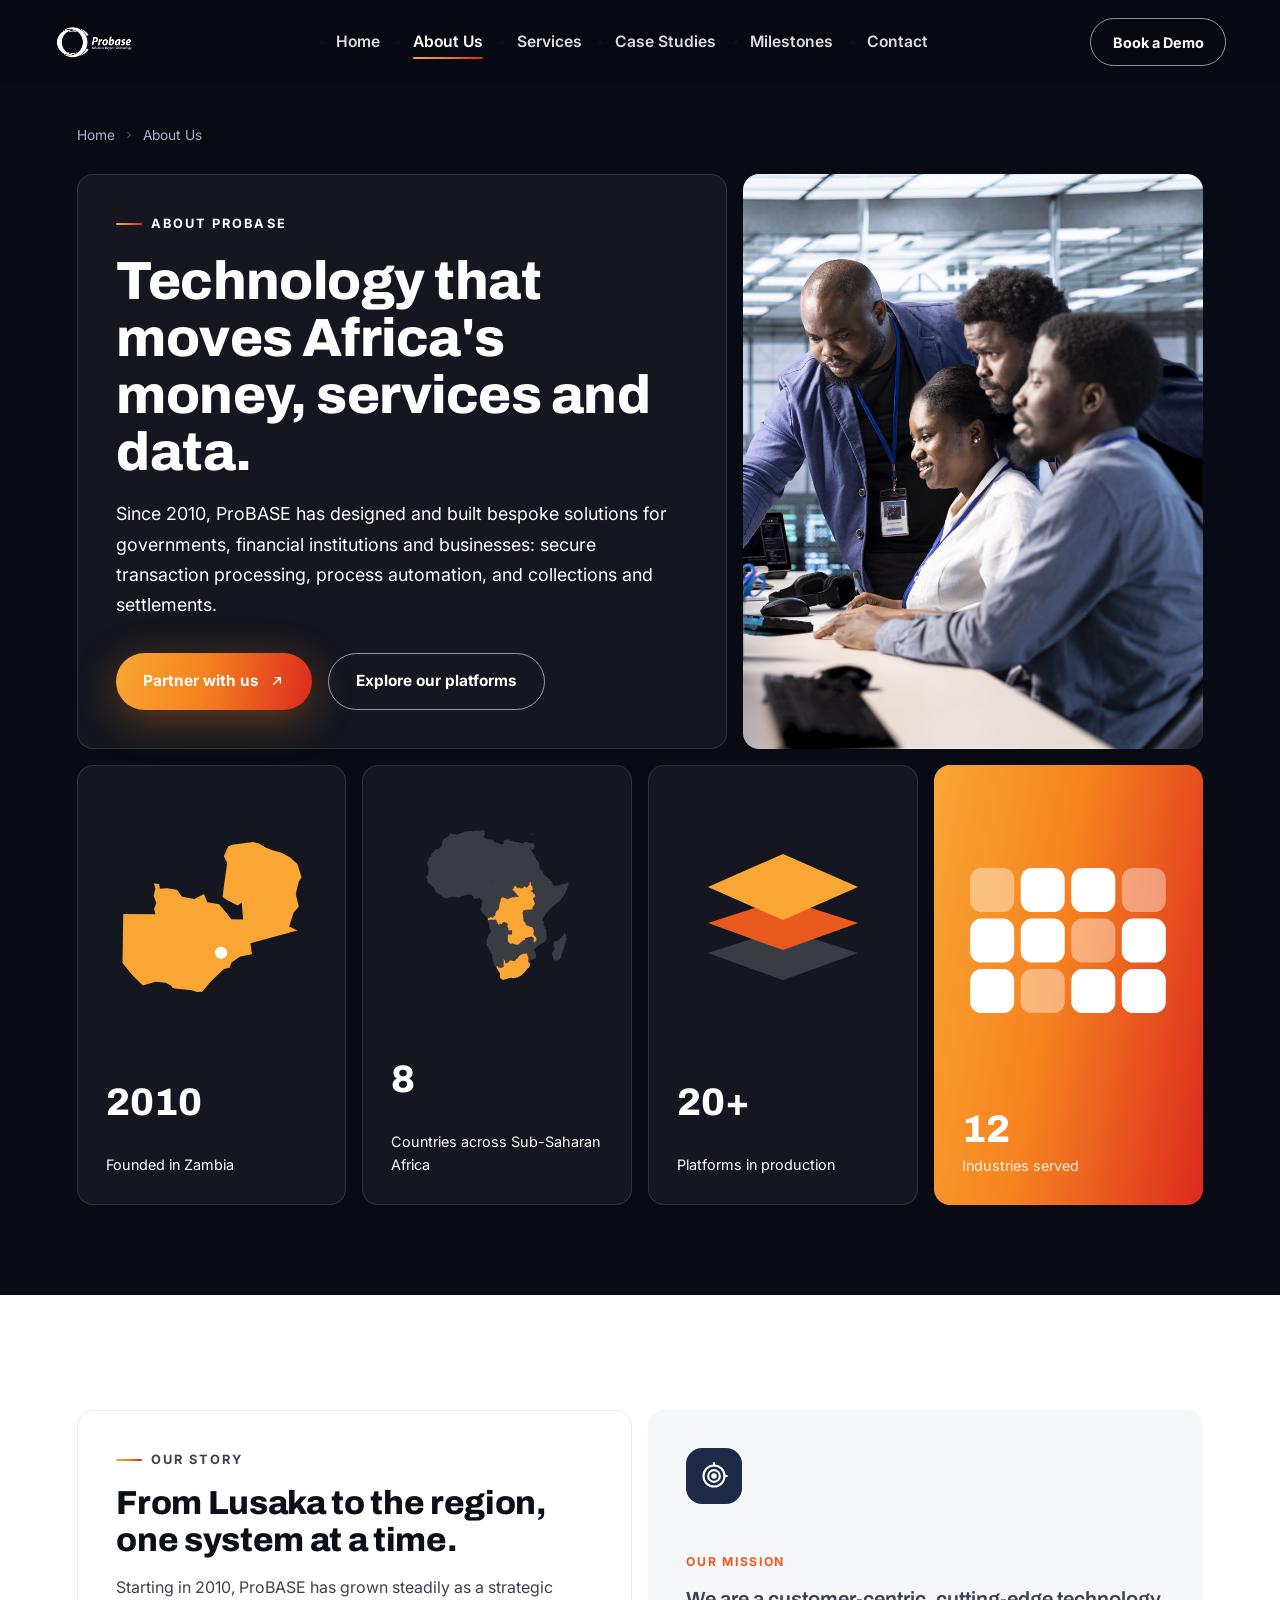
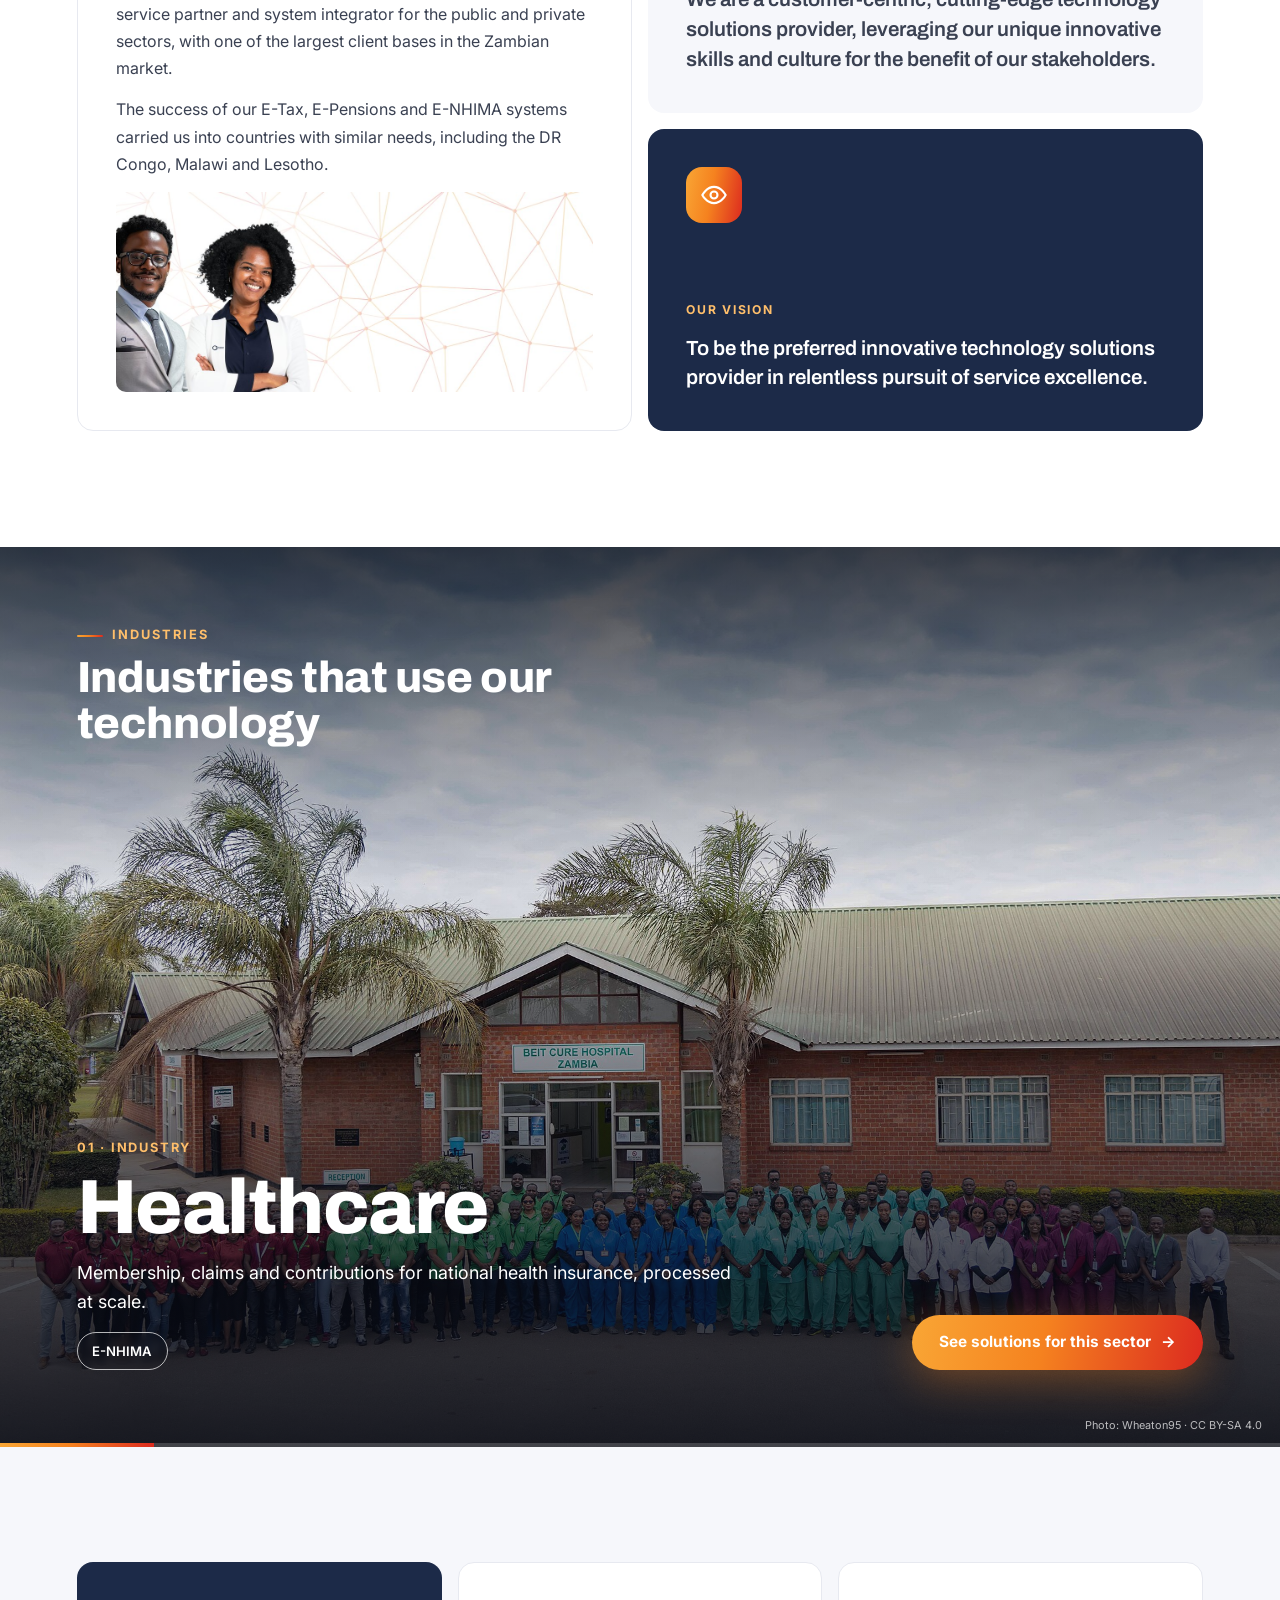
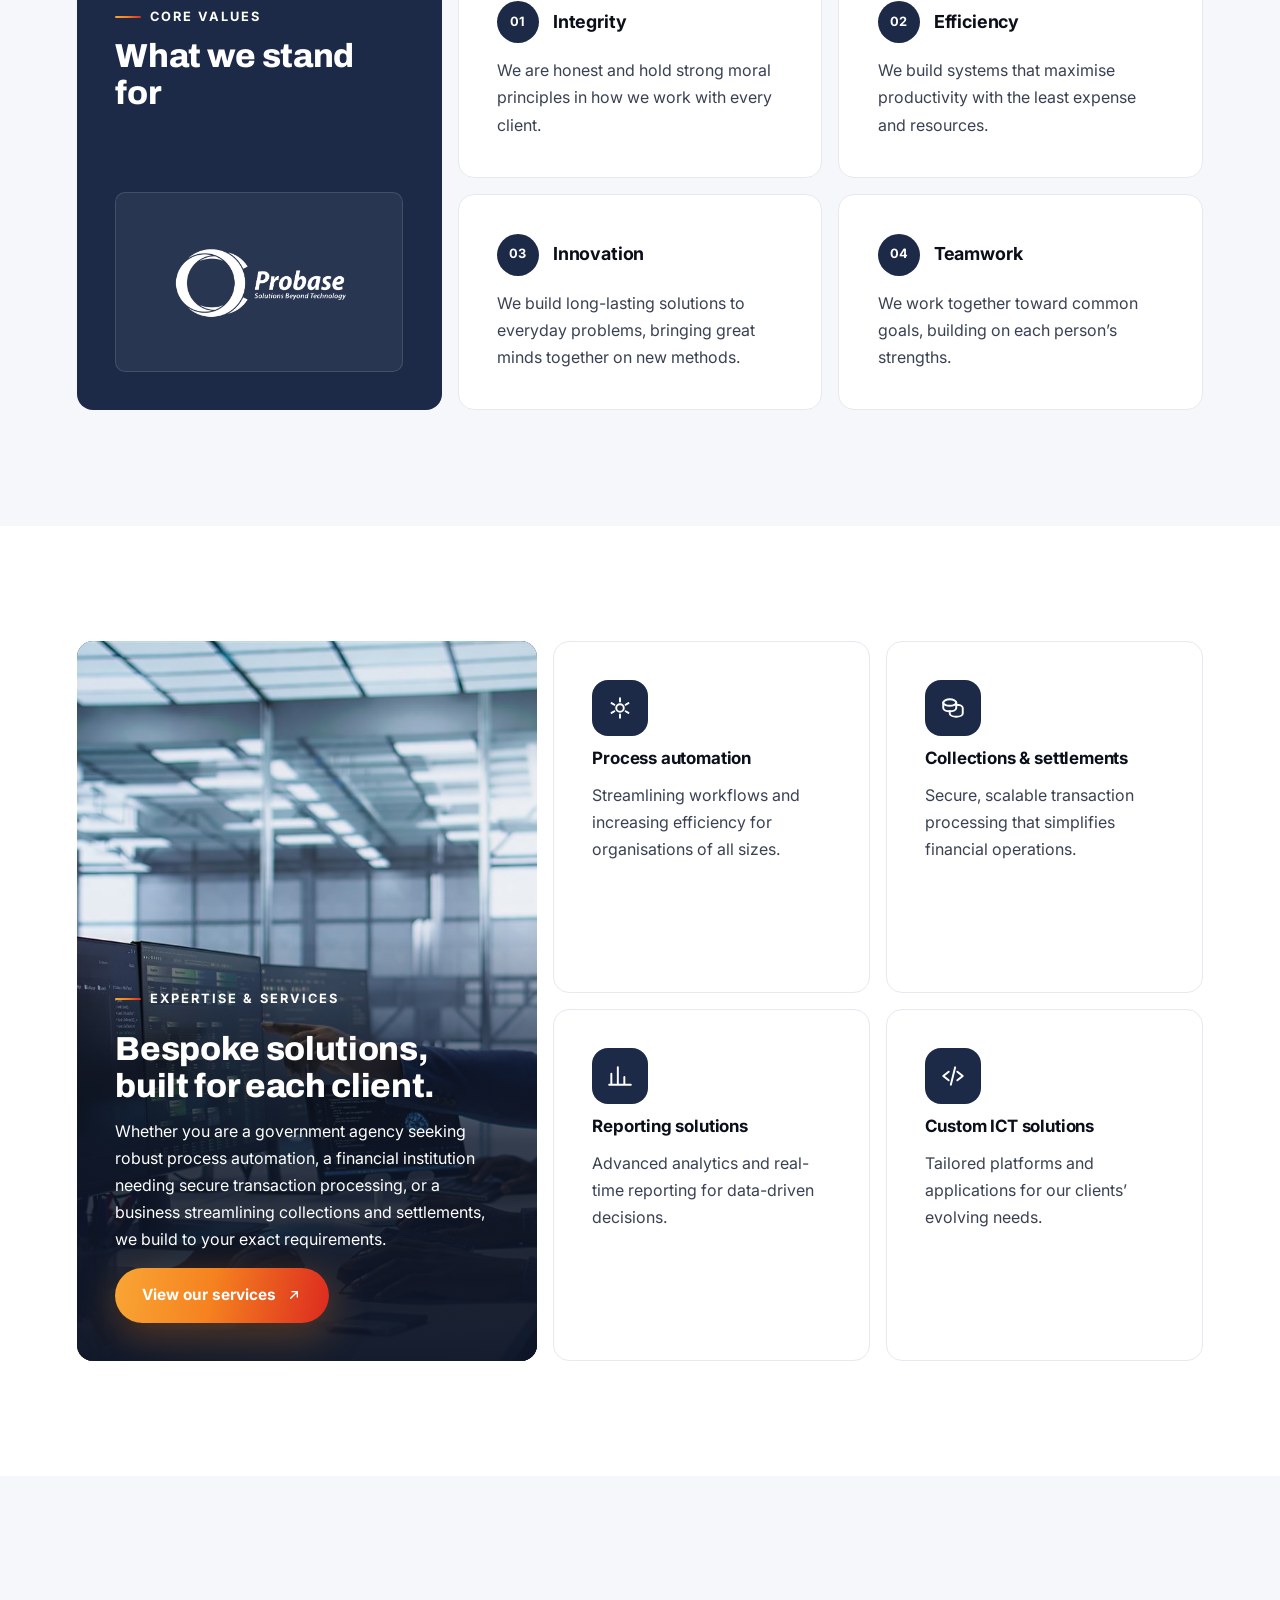
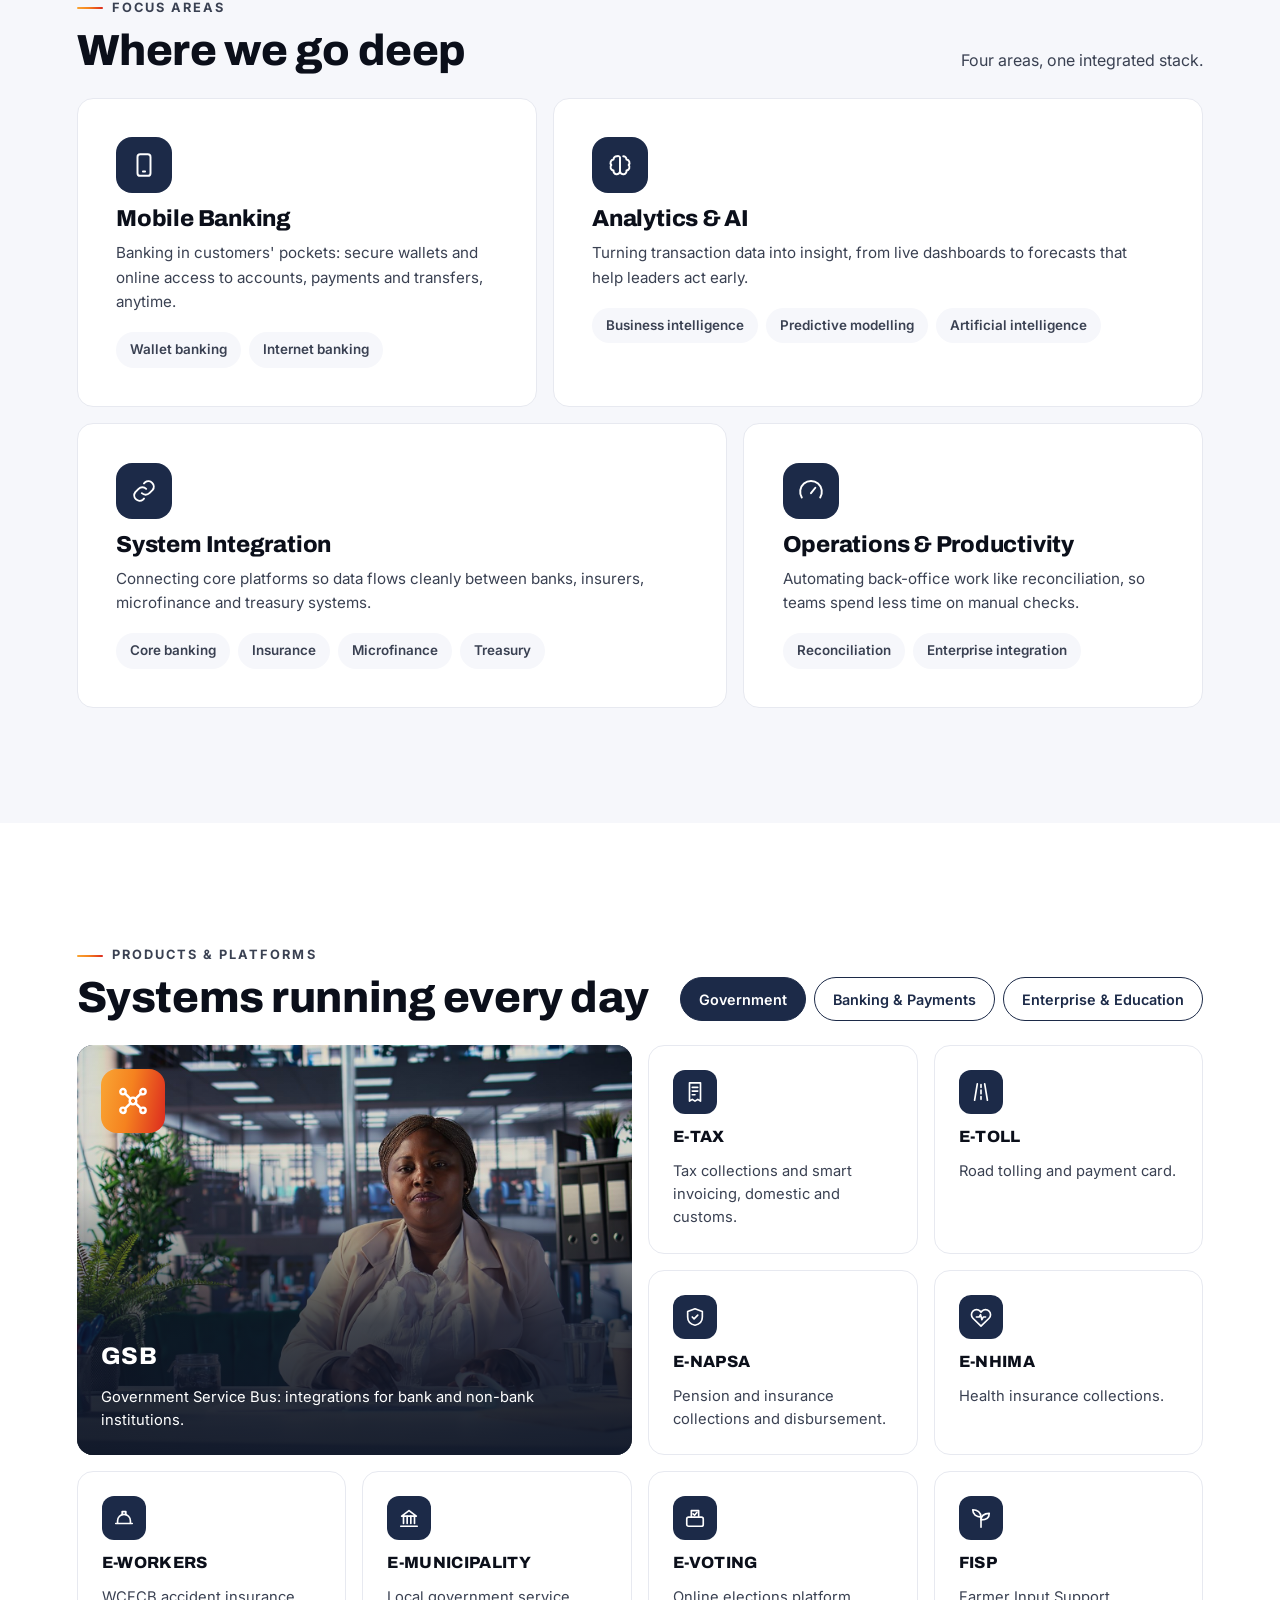
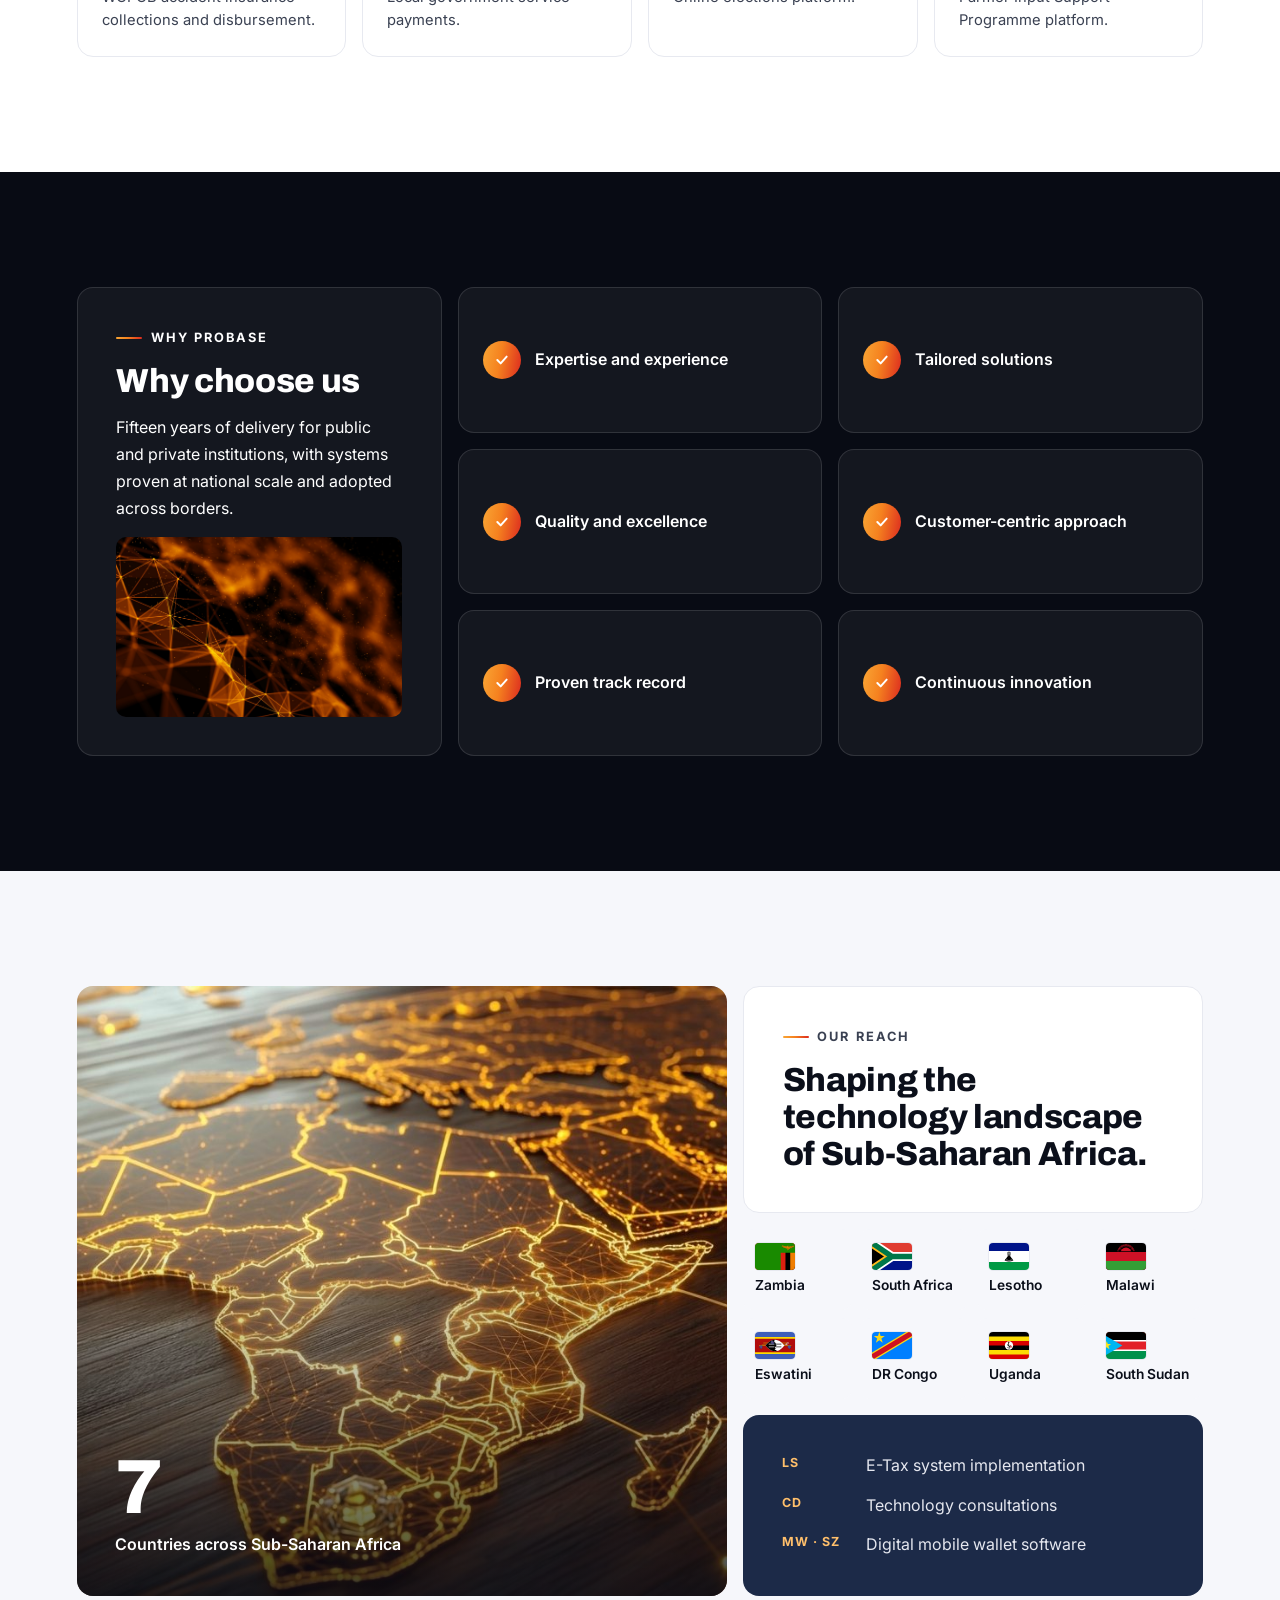
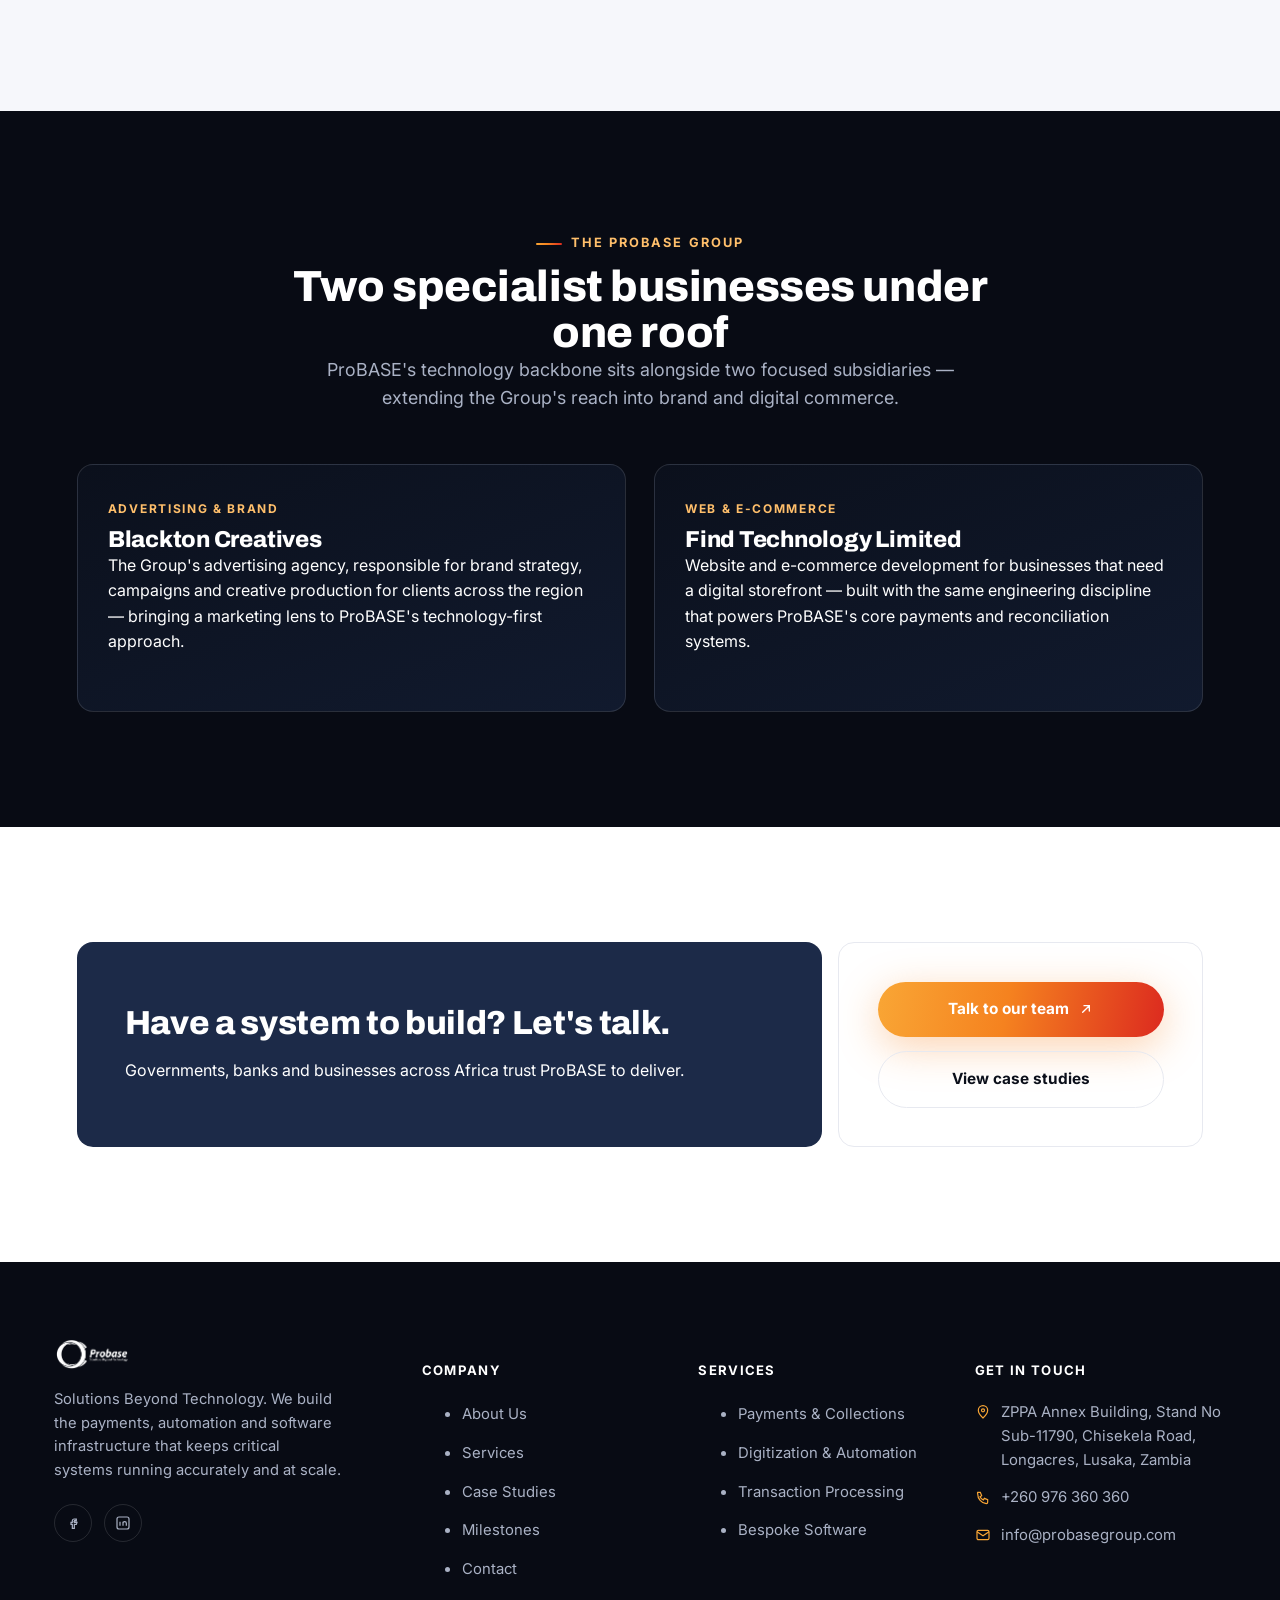
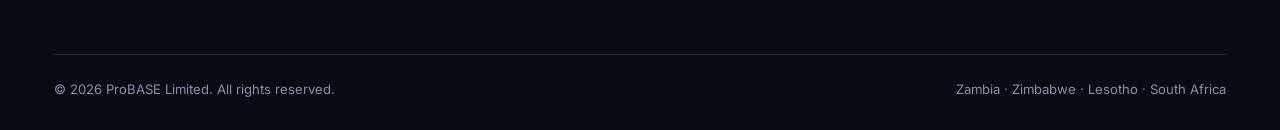
==== commit 21046257: "Redesign About, add case study pages and CSR programmes - About: bento layout, full-bleed Industries" ====
--- a/about.html
+++ b/about.html
@@ -3,7 +3,7 @@
 <head>
 <meta charset="UTF-8">
 <title>About Us | ProBASE</title>
-<meta name="description" content="ProBASE is a technology solutions provider operating across Zambia, Zimbabwe, Lesotho and South Africa — home to SmartPAY and parent to Blackton Creatives and Find Technology Limited.">
+<meta name="description" content="Since 2010, ProBASE has built technology that moves Africa's money, services and data — bespoke platforms for governments, financial institutions and businesses across eight countries.">
 <meta name="viewport" content="width=device-width, initial-scale=1">
 <meta name="theme-color" content="#080b14">
 
@@ -15,7 +15,7 @@
 
 <link rel="preconnect" href="https://fonts.googleapis.com">
 <link rel="preconnect" href="https://fonts.gstatic.com" crossorigin>
-<link rel="stylesheet" href="css/style.css?v=10">
+<link rel="stylesheet" href="css/style.css?v=28">
 </head>
 <body>
 
@@ -29,7 +29,7 @@
         <li><a href="index.html">Home</a></li>
         <li><a href="about.html">About Us</a></li>
         <li><a href="services.html">Services</a></li>
-        <li><a href="statistics.html">Statistics</a></li>
+        <li><a href="case-studies.html">Case Studies</a></li>
         <li><a href="milestones.html">Milestones</a></li>
         <li><a href="contact.html">Contact</a></li>
       </ul>
@@ -49,132 +49,534 @@
 <main>
 
   <!-- HERO -->
-  <section class="hero hero--short">
-    <div class="hero-media">
-      <video autoplay muted loop playsinline poster="assets/images/bg-plexus.jpg">
-        <source src="assets/video/hero-about.mp4" type="video/mp4">
-      </video>
-    </div>
-    <div class="container">
-      <div class="hero-content">
-        <div class="crumbs"><a href="index.html">Home</a>
-          <svg viewBox="0 0 24 24" fill="none" stroke="currentColor" stroke-width="2"><path d="m9 6 6 6-6 6"/></svg>
-          <span>About Us</span>
-        </div>
-        <p class="eyebrow on-dark">About ProBASE</p>
-        <h1>Built to be the base<br>everything else runs on</h1>
-        <p class="lead on-dark" style="margin-top:22px;">A technology solutions provider capitalizing on the efficiency of information technology to serve clients — operating across four countries, and home to SmartPAY, one of the region's most integrated collections platforms.</p>
-      </div>
-    </div>
-  </section>
-
-  <!-- VISION / MISSION -->
+  <section class="section--dark about-hero">
+    <div class="container container--wide">
+      <div class="crumbs"><a href="index.html">Home</a>
+        <svg viewBox="0 0 24 24" fill="none" stroke="currentColor" stroke-width="2"><path d="m9 6 6 6-6 6"/></svg>
+        <span>About Us</span>
+      </div>
+      <div class="bento">
+        <div class="tile tile--glass c-7 r-2" data-reveal>
+          <div style="display:flex; flex-direction:column; gap:18px;">
+            <p class="eyebrow on-dark">About ProBASE</p>
+            <h1>Technology that moves Africa's money, services and data.</h1>
+            <p class="lead on-dark">Since 2010, ProBASE has designed and built bespoke solutions for governments, financial institutions and businesses: secure transaction processing, process automation, and collections and settlements.</p>
+          </div>
+          <div class="hero-actions">
+            <a href="contact.html" class="btn btn--brand">Partner with us <svg viewBox="0 0 24 24" fill="none" stroke="currentColor" stroke-width="2" stroke-linecap="round"><path d="M7 17 17 7M9 7h8v8"/></svg></a>
+            <a href="#products" class="btn btn--outline">Explore our platforms</a>
+          </div>
+        </div>
+        <div class="tile tile--media c-5 r-2" data-reveal>
+          <img src="assets/images/who-we-are/about-hero-technicians.jpg" alt="ProBASE engineers working together at their workstations" style="object-position:58% 40%;">
+        </div>
+        <div class="tile tile--glass stat-tile c-3" data-reveal><span class="stat-art" aria-hidden="true"><svg viewBox="0 0 100 83.8"><path class="a-main" d="M93.7 8.6 L97.8 12.4 L100.0 19.7 L98.5 22.1 L96.8 29.0 L98.5 36.2 L95.7 39.2 L93.1 47.2 L97.7 49.4 L71.5 56.5 L72.3 62.7 L65.8 63.9 L60.9 67.3 L59.8 70.3 L56.7 71.0 L49.2 78.1 L44.5 83.6 L41.6 83.8 L38.7 82.8 L29.1 81.9 L27.6 81.3 L27.5 80.5 L24.1 78.6 L18.5 78.1 L11.4 80.1 L5.8 74.7 L0.0 67.6 L0.4 40.2 L18.4 40.3 L17.6 37.3 L18.9 34.1 L17.4 30.0 L18.4 25.9 L17.5 23.2 L20.4 23.4 L20.9 26.1 L25.0 25.9 L30.4 26.7 L33.3 30.6 L40.2 31.8 L45.5 29.1 L47.4 33.6 L54.0 34.8 L57.2 38.5 L60.8 43.2 L67.4 43.3 L66.6 34.0 L64.3 35.5 L58.2 32.2 L55.9 30.7 L57.0 22.0 L58.5 11.8 L56.6 8.0 L59.0 2.5 L61.3 1.5 L72.9 0.0 L76.3 0.9 L79.9 3.1 L83.4 4.5 L88.8 6.0 L93.7 8.6Z"/><circle class="a-dot" cx="55.1" cy="61.9" r="3.4"/></svg></span><span class="stat-value">2010</span><span class="stat-caption">Founded in Zambia</span></div>
+        <div class="tile tile--glass stat-tile c-3" data-reveal><span class="stat-art" aria-hidden="true"><svg viewBox="0 0 100 105.0"><path class="a-soft" d="M49.4 62.9 L49.7 64.0 L50.2 64.8 L50.5 65.3 L51.0 66.1 L52.0 65.9 L52.5 65.7 L53.3 65.9 L53.5 65.6 L53.9 64.7 L54.8 64.7 L55.6 64.4 L55.5 64.9 L57.2 64.9 L57.3 65.8 L57.6 66.4 L57.3 67.3 L57.4 68.2 L57.9 68.7 L57.9 70.4 L58.2 70.3 L58.8 70.3 L59.7 70.1 L60.4 70.2 L60.6 70.7 L60.4 71.4 L60.7 72.1 L60.4 72.6 L60.6 73.1 L57.5 73.1 L57.5 77.7 L58.4 78.9 L59.4 79.8 L56.7 80.4 L53.2 80.2 L52.2 79.5 L46.3 79.6 L45.2 79.0 L44.3 79.0 L43.4 79.2 L42.7 79.5 L42.6 78.6 L42.8 77.3 L43.3 76.0 L43.3 75.3 L43.8 74.0 L44.2 73.4 L45.0 72.5 L45.5 71.8 L45.6 70.8 L45.5 69.9 L45.1 69.4 L44.7 68.5 L44.4 67.7 L44.4 67.3 L44.9 66.8 L44.4 65.4 L44.1 64.4 L43.4 63.5 L43.6 63.2 L44.2 63.0 L44.6 63.0 L45.1 62.8 L49.4 62.9ZM43.7 62.6 L43.4 62.7 L43.0 61.6 L43.5 61.0 L44.0 60.8 L44.5 61.3 L44.0 61.6 L43.8 62.0 L43.7 62.6ZM68.3 60.9 L68.2 59.1 L67.8 58.4 L68.7 58.6 L69.2 57.7 L69.9 57.8 L70.0 58.4 L70.3 58.7 L70.4 59.2 L70.0 59.5 L69.4 60.3 L68.9 60.8 L68.3 60.9ZM29.5 45.2 L28.3 45.4 L28.0 44.4 L28.1 41.0 L27.8 40.7 L27.7 40.0 L27.2 39.5 L26.8 39.1 L26.9 38.3 L27.4 38.2 L27.7 37.5 L28.4 37.4 L28.8 37.0 L29.3 36.5 L29.8 36.5 L30.9 37.4 L30.8 37.8 L31.2 38.7 L30.9 39.3 L31.0 39.7 L30.3 40.6 L29.9 41.0 L29.6 41.9 L29.6 42.9 L29.5 45.2ZM21.5 40.3 L20.5 39.9 L19.8 40.0 L19.3 40.3 L18.7 40.0 L18.4 39.6 L17.8 39.2 L17.7 38.4 L18.1 37.8 L18.0 37.3 L19.2 36.1 L19.4 35.1 L19.8 34.7 L20.5 34.9 L21.1 34.6 L21.3 34.3 L22.4 33.6 L22.7 33.1 L24.1 32.5 L24.9 32.3 L25.2 32.6 L26.2 32.6 L26.1 33.3 L26.3 34.0 L27.1 34.9 L27.1 35.6 L28.8 36.0 L28.8 37.0 L28.4 37.4 L27.7 37.5 L27.4 38.2 L26.9 38.3 L25.7 38.3 L25.0 38.2 L24.5 38.4 L23.9 38.3 L21.4 38.4 L21.3 39.2 L21.5 40.3ZM62.9 81.3 L63.2 81.5 L63.7 82.4 L65.3 84.0 L66.0 84.1 L66.0 84.6 L66.4 85.6 L67.5 85.8 L68.4 86.4 L66.4 87.5 L65.1 88.6 L64.6 89.6 L64.2 90.1 L63.4 90.2 L63.1 90.9 L63.0 91.4 L62.0 91.7 L60.8 91.7 L60.2 91.2 L59.5 91.1 L58.8 91.4 L58.5 92.1 L57.8 92.5 L57.1 93.2 L56.0 93.3 L55.7 92.8 L55.8 91.9 L55.0 90.6 L54.6 90.3 L54.6 86.1 L56.0 86.0 L56.0 80.9 L57.1 80.8 L59.4 80.3 L59.9 80.9 L60.9 80.3 L61.3 80.3 L62.1 80.0 L62.4 80.1 L62.9 81.3ZM47.9 43.5 L49.1 43.4 L49.3 43.0 L49.9 43.4 L51.8 42.8 L52.4 42.3 L53.1 41.8 L53.0 41.3 L53.4 41.1 L54.8 41.2 L56.2 40.5 L57.2 39.0 L58.0 38.4 L58.9 38.1 L59.1 38.7 L59.9 39.6 L59.9 40.2 L59.7 40.8 L59.8 41.3 L60.3 41.7 L61.4 42.4 L62.2 42.9 L62.2 43.4 L63.2 44.2 L63.8 44.8 L64.1 45.7 L65.2 46.2 L65.4 46.7 L65.0 46.9 L64.0 46.8 L62.9 46.7 L62.4 46.8 L62.2 47.2 L61.7 47.2 L61.1 46.9 L59.5 47.6 L58.9 47.5 L58.2 48.5 L57.1 48.2 L56.1 48.0 L55.1 47.5 L53.9 47.0 L53.2 47.5 L52.6 48.2 L52.5 49.2 L51.5 49.1 L50.6 48.9 L49.7 49.7 L48.9 51.0 L48.8 50.6 L48.7 49.9 L48.0 49.5 L47.5 48.7 L47.4 48.2 L46.7 47.4 L46.8 47.0 L46.7 46.4 L46.8 45.3 L47.1 45.0 L47.9 43.5ZM21.5 47.1 L20.8 47.1 L19.8 46.8 L18.9 46.8 L17.1 47.1 L16.1 47.5 L14.7 48.0 L14.5 46.8 L14.6 46.0 L14.0 45.4 L13.5 45.3 L13.1 44.9 L13.4 44.3 L13.3 43.6 L13.4 43.1 L13.7 42.5 L13.6 42.2 L14.2 41.8 L13.9 40.7 L13.5 40.1 L13.7 39.6 L14.0 39.5 L14.5 39.6 L15.7 39.6 L15.9 39.2 L16.6 39.0 L16.8 39.6 L17.2 39.5 L17.8 39.2 L18.4 39.6 L18.7 40.0 L19.3 40.3 L19.8 40.0 L20.5 39.9 L21.5 40.3 L21.9 42.4 L21.3 43.6 L20.9 45.2 L21.5 46.5 L21.5 47.1ZM44.7 51.0 L43.6 51.1 L42.7 50.9 L42.0 51.0 L39.7 51.0 L39.9 49.9 L39.3 48.9 L38.6 48.6 L38.4 48.0 L38.0 47.8 L38.0 47.4 L38.4 46.4 L39.1 44.9 L39.5 44.9 L40.3 44.1 L40.9 44.1 L41.7 44.7 L42.7 44.2 L42.9 43.6 L43.2 43.0 L43.4 42.2 L44.2 41.6 L44.5 40.6 L44.8 40.3 L45.0 39.5 L45.4 38.6 L46.6 37.5 L46.7 37.0 L46.8 36.7 L46.3 36.2 L46.3 35.7 L46.7 35.6 L47.3 36.5 L47.4 37.5 L47.3 38.5 L48.1 39.8 L47.3 39.8 L46.9 39.9 L46.2 39.7 L45.9 40.4 L46.8 41.3 L47.4 41.5 L47.6 42.1 L48.1 43.1 L47.9 43.5 L47.1 45.0 L46.8 45.3 L46.7 46.4 L46.8 47.0 L46.7 47.4 L47.4 48.2 L47.5 48.7 L48.0 49.5 L48.7 49.9 L48.8 50.6 L48.9 51.0 L48.8 51.8 L47.7 51.5 L46.5 51.1 L44.7 51.0ZM44.5 61.3 L44.0 60.8 L43.5 61.0 L43.0 61.6 L41.8 60.1 L42.9 59.3 L42.3 58.3 L42.8 58.0 L43.8 57.8 L43.9 57.2 L44.7 57.9 L46.0 57.9 L46.4 57.2 L46.6 56.3 L46.5 55.1 L45.8 54.3 L46.4 52.6 L46.0 52.3 L45.0 52.4 L44.5 51.7 L44.7 51.0 L46.5 51.1 L47.7 51.5 L48.8 51.8 L48.9 51.0 L49.7 49.7 L50.6 48.9 L51.5 49.1 L52.5 49.2 L52.4 50.1 L51.9 50.9 L51.7 51.8 L51.5 53.1 L51.6 53.9 L51.3 54.4 L51.3 54.9 L51.1 55.4 L50.2 56.1 L49.5 56.9 L48.9 58.3 L48.9 59.5 L48.5 59.9 L47.7 60.6 L46.8 61.5 L46.3 61.3 L46.2 60.9 L45.4 60.9 L44.9 61.4 L44.5 61.3ZM73.2 3.2 L73.5 2.9 L74.6 2.9 L75.9 2.4 L74.9 3.1 L75.0 3.3 L74.6 3.4 L74.3 3.3 L73.9 3.2 L73.5 3.3ZM96.8 40.6 L96.2 41.5 L95.1 42.7 L93.9 42.7 L89.2 41.0 L88.6 40.4 L88.1 39.7 L87.5 38.9 L87.8 38.4 L88.4 37.7 L88.9 37.9 L89.1 38.5 L89.8 39.1 L90.5 39.1 L91.9 38.8 L93.5 38.6 L94.8 38.1 L95.5 38.0 L96.0 37.8 L96.8 37.7 L96.8 38.3 L96.8 39.8 L96.8 40.6ZM88.3 35.9 L88.6 36.3 L88.6 36.9 L87.8 37.3 L88.4 37.7 L87.8 38.4 L87.5 38.2 L87.2 38.3 L86.4 38.2 L86.3 37.8 L86.2 37.4 L86.7 36.7 L87.2 36.1 L87.8 36.2 L88.3 35.9ZM43.1 20.2 L38.1 23.0 L33.9 25.8 L31.8 26.5 L30.2 26.6 L30.2 25.7 L29.5 25.4 L28.6 25.0 L28.3 24.3 L23.4 21.2 L18.5 18.0 L13.0 14.5 L13.0 14.1 L13.0 12.4 L15.4 11.3 L16.8 11.1 L18.0 10.7 L18.6 10.0 L20.3 9.4 L20.3 8.3 L21.2 8.2 L21.8 7.6 L23.7 7.4 L24.0 6.8 L23.6 6.5 L23.1 5.0 L23.0 4.1 L22.5 3.2 L23.9 2.4 L25.4 2.1 L26.4 1.5 L27.8 1.1 L30.2 0.8 L32.6 0.7 L33.4 0.9 L34.7 0.3 L36.3 0.3 L36.9 0.7 L37.9 0.6 L37.6 1.3 L37.8 2.7 L37.5 3.9 L36.6 4.7 L36.7 5.8 L37.9 6.7 L37.9 7.0 L38.8 7.6 L39.4 10.2 L39.9 11.5 L40.0 12.2 L39.7 13.4 L39.8 14.1 L39.6 14.8 L39.8 15.8 L39.2 16.4 L40.0 17.4 L40.1 18.1 L40.6 18.9 L41.3 18.6 L42.4 19.3 L43.1 20.2ZM76.4 11.4 L76.0 12.0 L75.7 13.1 L75.3 13.9 L75.0 14.1 L74.5 13.6 L73.8 13.0 L72.8 10.9 L73.2 12.6 L74.1 14.0 L75.2 16.3 L75.8 17.1 L76.2 17.9 L77.5 19.5 L77.3 19.8 L77.3 20.7 L79.0 22.0 L79.2 22.3 L73.5 22.3 L67.8 22.3 L62.0 22.3 L62.0 17.0 L62.0 11.8 L61.6 10.6 L61.9 9.7 L61.7 9.1 L62.2 8.4 L64.2 8.4 L65.6 8.8 L67.0 9.2 L67.7 9.4 L68.8 9.0 L69.4 8.5 L70.7 8.4 L71.7 8.6 L72.1 9.3 L72.5 8.9 L73.6 9.2 L74.8 9.3 L75.5 8.9 L76.4 11.4ZM87.2 36.1 L86.7 35.6 L86.1 34.8 L85.5 34.3 L85.1 33.8 L83.8 33.2 L82.8 33.2 L82.5 32.9 L81.6 33.2 L80.8 32.6 L80.3 33.6 L78.6 33.3 L78.5 32.8 L79.1 30.6 L79.2 29.7 L79.7 29.2 L80.8 29.0 L81.5 28.1 L82.3 29.8 L82.7 31.2 L83.5 31.9 L85.5 33.2 L86.3 34.1 L87.1 34.9 L87.6 35.4 L88.3 35.9 L87.8 36.2 L87.2 36.1ZM80.8 32.6 L81.6 33.2 L82.5 32.9 L82.8 33.2 L83.8 33.2 L85.1 33.8 L85.5 34.3 L86.1 34.8 L86.7 35.6 L87.2 36.1 L86.7 36.7 L86.2 37.4 L86.3 37.8 L86.4 38.2 L87.2 38.3 L87.5 38.2 L87.8 38.4 L87.5 38.9 L88.1 39.7 L88.6 40.4 L89.2 41.0 L93.9 42.7 L95.1 42.7 L91.0 47.0 L89.1 47.1 L87.8 48.1 L86.9 48.2 L86.5 48.6 L85.5 48.6 L84.9 48.1 L83.6 48.7 L83.2 49.3 L82.2 49.2 L81.9 49.1 L81.5 49.1 L81.1 49.1 L79.2 47.9 L78.2 47.9 L77.7 47.4 L77.7 46.6 L77.0 46.3 L76.1 44.7 L75.4 44.4 L75.2 43.8 L74.5 43.1 L73.6 43.0 L74.1 42.2 L74.8 42.1 L75.0 41.7 L75.0 40.4 L75.5 38.9 L76.1 38.5 L76.3 37.9 L76.9 36.7 L77.8 36.0 L78.4 34.6 L78.6 33.3 L80.3 33.6 L80.8 32.6ZM41.8 60.1 L40.3 58.6 L39.3 57.4 L38.4 55.9 L38.5 55.5 L38.8 55.0 L39.1 53.9 L39.4 52.9 L39.9 52.8 L42.0 52.8 L42.0 51.0 L42.7 50.9 L43.6 51.1 L44.5 50.9 L44.5 51.7 L45.0 52.4 L46.0 52.3 L46.4 52.6 L45.8 54.3 L46.5 55.1 L46.6 56.3 L46.4 57.2 L46.0 57.9 L44.7 57.9 L43.9 57.2 L43.8 57.8 L42.8 58.0 L42.3 58.3 L42.9 59.3 L41.8 60.1ZM27.2 45.7 L24.9 46.5 L24.1 47.0 L22.8 47.5 L21.5 47.1 L21.5 46.5 L20.9 45.2 L21.3 43.6 L21.9 42.4 L21.5 40.3 L21.3 39.2 L21.4 38.4 L23.9 38.3 L24.5 38.4 L25.0 38.2 L25.7 38.3 L25.6 38.7 L26.2 39.5 L26.2 40.6 L26.3 41.7 L26.7 42.2 L26.3 43.5 L26.5 44.3 L26.9 45.2 L27.2 45.7ZM13.4 43.1 L12.9 43.1 L12.7 43.7 L12.2 43.7 L12.0 43.4 L12.1 42.8 L11.4 41.9 L11.1 42.1 L10.4 42.2 L10.4 41.6 L10.1 41.3 L10.2 40.8 L9.9 40.2 L9.5 39.7 L8.3 39.7 L8.0 40.0 L7.6 40.0 L7.3 40.3 L7.1 40.7 L6.4 41.4 L5.7 40.5 L5.2 39.9 L4.8 39.8 L4.4 39.5 L4.3 38.8 L4.1 38.5 L3.6 38.3 L4.3 37.6 L4.7 37.6 L5.1 37.3 L5.6 37.1 L5.5 36.7 L5.7 36.0 L6.4 36.0 L7.5 36.4 L7.8 36.4 L8.7 36.3 L9.0 36.8 L9.6 36.6 L10.2 37.0 L10.8 37.1 L11.2 36.8 L11.7 36.6 L12.1 36.4 L12.7 36.7 L12.9 37.1 L13.5 37.7 L13.2 38.1 L13.1 38.6 L13.4 38.5 L13.6 38.6 L13.5 39.1 L14.0 39.5 L13.7 39.6 L13.5 40.1 L13.9 40.7 L14.2 41.8 L13.7 42.0 L13.7 42.5 L13.6 43.1ZM1.1 35.2 L1.3 34.5 L2.9 34.5 L3.2 34.2 L3.7 34.1 L4.3 34.5 L4.7 34.5 L5.2 34.3 L5.5 34.7 L4.9 35.0 L4.2 35.0 L3.6 34.7 L3.1 35.0 L2.5 35.2 L1.1 35.2ZM3.6 38.3 L2.9 37.7 L2.2 37.6 L1.9 37.1 L1.5 36.6 L1.4 36.3 L2.1 36.1 L2.6 36.1 L3.0 36.0 L5.7 36.0 L5.7 36.5 L5.6 37.1 L5.4 37.3 L4.7 37.6 L4.3 37.6 L3.6 38.3ZM39.4 52.9 L39.2 52.6 L39.7 51.0 L42.0 51.0 L42.0 52.8 L39.9 52.8 L39.4 52.9ZM85.3 55.6 L86.1 56.8 L85.1 57.3 L84.7 58.0 L84.2 58.1 L84.0 59.1 L83.5 59.7 L83.2 60.6 L82.6 61.1 L80.6 59.7 L80.5 58.8 L75.2 55.9 L74.9 55.7 L74.9 54.2 L75.3 53.6 L76.1 52.6 L76.6 51.5 L75.9 49.9 L75.8 49.1 L75.1 48.1 L76.0 47.3 L77.0 46.3 L77.7 46.6 L77.7 47.4 L78.2 47.9 L79.2 47.9 L81.1 49.1 L81.5 49.1 L81.9 49.1 L82.2 49.2 L83.2 49.3 L83.6 48.7 L84.9 48.1 L85.5 48.6 L86.5 48.6 L85.2 50.3 L85.3 55.6ZM14.4 48.0 L14.0 48.0 L12.5 47.3 L11.2 46.2 L10.0 45.4 L9.0 44.5 L9.3 44.0 L9.4 43.6 L10.1 42.8 L10.8 42.1 L11.4 41.9 L12.1 42.8 L12.0 43.4 L12.2 43.7 L12.7 43.7 L12.9 43.1 L13.4 43.1 L13.3 43.6 L13.4 44.3 L13.1 44.9 L13.5 45.3 L14.0 45.4 L14.6 46.0 L14.7 46.6 L14.4 48.0ZM47.2 21.1 L46.2 21.6 L45.4 20.8 L43.1 20.2 L42.4 19.3 L41.3 18.6 L40.6 18.9 L40.1 18.1 L40.0 17.4 L39.2 16.4 L39.8 15.8 L39.6 14.8 L39.8 14.1 L39.7 13.4 L40.0 12.2 L39.9 11.5 L39.4 10.2 L40.1 9.9 L40.3 9.3 L40.1 8.7 L41.1 8.1 L41.6 7.7 L42.3 7.2 L42.3 6.1 L44.1 6.6 L44.7 6.5 L45.9 6.7 L47.8 7.4 L48.5 8.7 L49.8 9.0 L51.8 9.6 L53.4 10.3 L54.1 9.9 L54.8 9.3 L54.5 8.1 L54.9 7.4 L56.0 6.8 L57.0 6.6 L58.9 6.9 L59.4 7.5 L60.0 7.5 L60.4 7.8 L61.9 7.9 L62.2 8.4 L61.7 9.1 L61.9 9.7 L61.6 10.6 L62.0 11.8 L62.0 17.0 L62.0 22.3 L62.0 25.2 L60.3 25.2 L60.3 25.8 L54.5 23.1 L48.7 20.3 L47.2 21.1ZM18.1 2.3 L19.0 2.9 L20.3 2.8 L21.8 3.2 L22.5 3.2 L23.0 4.1 L23.1 5.0 L23.6 6.5 L24.0 6.8 L23.7 7.4 L21.8 7.6 L21.2 8.2 L20.3 8.3 L20.3 9.4 L18.6 10.0 L18.0 10.7 L16.8 11.1 L15.4 11.3 L13.0 12.4 L13.0 14.1 L12.8 14.9 L11.9 14.9 L11.5 15.3 L10.8 15.3 L10.3 15.1 L9.1 15.2 L8.6 16.4 L8.1 16.5 L7.5 18.3 L5.4 19.9 L5.0 21.9 L4.4 22.5 L4.2 23.1 L0.9 23.2 L0.9 22.5 L1.5 22.1 L2.0 21.3 L1.9 20.8 L2.4 19.8 L3.2 18.9 L3.7 18.7 L4.1 17.8 L4.1 17.0 L4.6 16.1 L5.6 15.6 L6.5 14.1 L7.3 13.5 L8.6 13.4 L9.8 12.4 L10.5 12.0 L11.7 10.8 L11.4 9.0 L11.9 7.7 L12.1 7.0 L13.0 6.0 L14.5 5.3 L15.6 4.7 L16.6 3.2 L17.0 2.3 L18.1 2.3ZM97.7 72.5 L98.1 73.1 L98.4 74.0 L98.7 75.8 L99.0 76.5 L98.9 77.2 L98.6 77.6 L98.1 76.7 L97.9 77.2 L98.2 78.2 L98.0 78.9 L97.6 79.2 L97.5 80.4 L97.0 82.1 L96.2 84.1 L95.3 86.9 L94.8 88.9 L94.1 90.6 L92.9 90.9 L91.7 91.6 L90.8 91.2 L89.7 90.7 L89.3 89.9 L89.2 88.6 L88.7 87.4 L88.5 86.4 L88.8 85.4 L89.5 85.1 L89.5 84.6 L90.2 83.5 L90.3 82.6 L90.0 81.9 L89.7 81.0 L89.6 79.6 L90.1 78.8 L90.3 77.9 L91.0 77.9 L91.8 77.6 L92.3 77.3 L93.0 77.3 L93.8 76.4 L95.0 75.5 L95.4 74.8 L95.3 74.2 L95.9 74.4 L96.7 73.4 L96.7 72.5 L97.2 71.8 L97.7 72.5ZM7.9 33.1 L8.4 32.8 L8.7 31.9 L9.1 31.9 L10.1 32.3 L11.0 32.0 L11.5 32.1 L11.7 31.8 L17.6 31.8 L17.9 30.8 L17.7 30.6 L16.9 24.3 L16.2 18.0 L18.5 18.0 L23.4 21.2 L28.3 24.3 L28.6 25.0 L29.5 25.4 L30.2 25.7 L30.2 26.6 L31.8 26.5 L31.8 29.8 L31.0 30.8 L30.9 31.7 L29.6 31.9 L27.6 32.0 L27.1 32.6 L26.2 32.6 L25.2 32.6 L24.9 32.3 L24.1 32.5 L22.7 33.1 L22.4 33.6 L21.3 34.3 L21.1 34.6 L20.5 34.9 L19.8 34.7 L19.4 35.1 L19.2 36.1 L18.0 37.3 L18.1 37.8 L17.7 38.4 L17.8 39.2 L17.2 39.5 L16.8 39.6 L16.6 39.0 L16.2 39.2 L15.7 39.6 L14.5 39.6 L14.1 39.3 L13.5 39.1 L13.6 38.6 L13.4 38.5 L13.1 38.6 L13.2 38.1 L13.5 37.7 L12.9 37.1 L12.7 36.7 L12.4 36.4 L11.7 36.6 L11.2 36.8 L10.8 37.1 L10.2 37.0 L9.8 36.6 L9.2 36.8 L8.9 36.2 L9.0 35.8 L8.8 35.2 L8.3 34.8 L8.0 34.0 L7.9 33.1ZM75.9 71.1 L77.0 71.0 L78.7 71.4 L79.1 71.2 L80.1 71.1 L80.6 70.7 L81.5 70.7 L83.1 70.2 L84.3 69.3 L84.5 70.0 L84.4 71.4 L84.6 72.7 L84.7 75.0 L84.9 75.7 L84.5 76.7 L83.9 77.7 L83.0 78.6 L81.7 79.2 L80.0 79.9 L78.4 81.5 L77.8 81.7 L76.8 82.8 L76.2 83.1 L76.1 84.1 L76.8 85.2 L77.1 86.1 L77.1 86.5 L77.3 87.9 L77.1 88.5 L77.4 88.8 L77.2 89.4 L76.6 89.9 L75.4 90.4 L73.6 91.2 L73.0 91.7 L73.1 92.3 L73.5 92.4 L73.4 93.2 L72.3 93.2 L72.2 92.6 L71.9 91.9 L71.8 91.4 L72.1 89.8 L71.7 88.7 L71.0 86.7 L72.5 85.0 L72.9 84.0 L73.1 83.8 L73.3 83.0 L73.1 82.6 L73.1 81.5 L73.4 80.5 L73.4 78.6 L72.6 78.2 L72.0 78.1 L71.6 77.7 L71.0 77.4 L69.8 77.4 L69.7 76.9 L69.5 75.8 L73.9 74.6 L74.8 75.3 L75.2 75.2 L75.7 75.6 L75.8 76.2 L75.5 76.8 L75.6 77.9 L76.6 78.8 L77.0 77.7 L77.7 77.4 L77.5 75.6 L76.9 74.5 L76.4 74.0 L75.9 74.1 L75.5 72.2 L75.9 71.1ZM7.9 33.1 L7.0 32.1 L6.1 31.0 L5.1 30.6 L4.4 30.2 L3.6 30.2 L2.9 30.5 L2.2 30.4 L1.7 30.9 L1.6 30.1 L2.0 29.4 L2.2 28.0 L2.0 26.5 L1.8 25.8 L2.0 25.1 L1.6 24.4 L0.8 23.8 L1.1 23.3 L6.8 23.3 L6.6 21.2 L6.9 20.5 L8.3 20.3 L8.2 16.6 L13.0 16.7 L13.0 14.5 L18.5 18.0 L16.2 18.0 L16.9 24.3 L17.7 30.6 L17.9 30.8 L17.6 31.8 L11.7 31.8 L11.5 32.1 L11.0 32.0 L10.1 32.3 L9.1 31.9 L8.7 31.9 L8.4 32.8 L7.9 33.1ZM49.4 95.9 L48.3 94.8 L47.8 93.7 L47.4 92.3 L47.1 91.3 L46.6 89.0 L46.6 87.3 L46.4 86.5 L45.8 85.9 L45.1 84.7 L44.3 82.9 L44.0 82.0 L42.8 80.6 L42.7 79.5 L43.4 79.2 L44.3 79.0 L45.2 79.0 L46.1 79.7 L52.2 79.5 L53.2 80.2 L56.7 80.4 L59.4 79.8 L60.6 79.5 L61.5 79.6 L62.1 79.9 L61.3 80.3 L60.9 80.3 L59.9 80.9 L59.4 80.3 L57.1 80.8 L56.0 80.9 L56.0 86.0 L54.6 86.1 L54.6 90.3 L54.6 95.7 L53.3 96.5 L52.5 96.6 L51.6 96.3 L50.9 96.2 L50.7 95.6 L50.1 95.2 L49.4 95.9ZM28.8 37.0 L28.8 36.0 L27.1 35.6 L27.1 34.9 L26.3 34.0 L26.1 33.3 L26.2 32.6 L27.1 32.6 L27.6 32.0 L29.6 31.9 L30.9 31.7 L31.0 30.8 L31.8 29.8 L31.8 26.5 L33.9 25.8 L38.1 23.0 L43.1 20.2 L45.4 20.8 L46.2 21.6 L47.2 21.1 L47.6 23.3 L48.1 23.7 L48.2 24.2 L48.8 24.7 L48.4 25.3 L47.9 28.2 L47.8 30.1 L46.0 31.5 L45.3 33.4 L45.9 34.0 L45.9 34.9 L46.9 34.9 L46.7 35.6 L46.3 35.7 L46.3 36.2 L45.0 34.6 L44.7 34.5 L43.5 35.4 L42.4 34.9 L41.6 34.9 L41.2 35.1 L40.3 35.0 L39.5 35.6 L38.7 35.7 L37.0 34.9 L36.3 35.3 L35.6 35.2 L35.0 34.7 L33.5 34.2 L32.0 34.3 L31.6 34.6 L31.4 35.5 L31.0 36.1 L30.9 37.4 L29.8 36.5 L29.3 36.5 L28.8 37.0ZM38.0 47.4 L36.5 47.9 L35.9 47.8 L35.4 48.2 L34.2 48.1 L33.4 47.2 L33.0 46.2 L31.9 45.2 L30.8 45.2 L29.5 45.2 L29.6 42.9 L29.6 41.9 L29.9 41.0 L30.3 40.6 L31.0 39.7 L30.9 39.3 L31.2 38.7 L30.8 37.8 L30.9 37.4 L31.0 36.1 L31.4 35.5 L31.6 34.6 L32.0 34.3 L33.5 34.2 L35.0 34.7 L35.6 35.2 L36.3 35.3 L37.0 34.9 L38.7 35.7 L39.5 35.6 L40.3 35.0 L41.2 35.1 L41.6 34.9 L42.4 34.9 L43.5 35.4 L44.7 34.5 L45.0 34.6 L46.0 36.2 L46.8 36.7 L46.7 37.0 L46.6 37.5 L45.4 38.6 L45.0 39.5 L44.8 40.3 L44.5 40.6 L44.2 41.6 L43.4 42.2 L43.2 43.0 L42.9 43.6 L42.7 44.2 L41.7 44.7 L40.9 44.1 L40.3 44.1 L39.5 44.9 L39.1 44.9 L38.4 46.4 L38.0 47.4ZM69.9 56.0 L70.5 56.8 L70.4 57.6 L69.9 57.8 L69.2 57.7 L68.7 58.6 L67.8 58.4 L68.0 57.7 L68.2 56.7 L68.7 56.3 L69.0 56.4 L69.9 56.0ZM12.8 14.9 L12.8 14.1 L13.0 14.5 L13.0 16.7 L8.2 16.6 L8.3 20.3 L6.9 20.5 L6.6 21.2 L6.8 23.3 L1.1 23.3 L0.8 23.8 L0.9 23.2 L4.2 23.1 L4.4 22.5 L5.0 21.9 L5.4 19.9 L7.5 18.3 L8.1 16.5 L8.6 16.4 L9.1 15.2 L10.3 15.1 L10.8 15.3 L11.5 15.3 L11.9 14.9 L12.8 14.9ZM75.0 40.6 L74.9 39.8 L74.7 39.3 L73.9 38.7 L73.8 37.7 L73.9 36.6 L73.3 36.5 L73.2 36.8 L72.3 36.9 L72.6 37.3 L72.8 38.2 L72.0 39.0 L71.2 40.1 L70.5 40.2 L69.3 39.4 L68.7 39.7 L68.6 40.1 L67.8 40.4 L66.3 40.7 L66.1 40.4 L65.1 40.3 L64.5 40.6 L64.1 40.4 L63.4 39.6 L63.1 39.2 L62.1 39.4 L61.7 40.1 L61.3 41.4 L60.8 41.6 L60.4 41.8 L59.8 41.3 L59.7 40.8 L59.9 40.2 L59.9 39.6 L59.1 38.7 L58.9 38.1 L58.9 37.8 L58.4 37.3 L58.4 36.5 L58.0 35.9 L57.5 36.0 L57.7 35.5 L58.1 34.9 L57.9 34.3 L58.4 33.8 L58.1 33.5 L58.5 32.6 L59.1 31.5 L60.4 31.6 L60.3 25.8 L60.3 25.2 L62.0 25.2 L62.0 22.3 L67.8 22.3 L73.5 22.3 L79.2 22.3 L79.7 23.8 L79.4 24.0 L79.6 25.5 L80.1 27.2 L80.7 27.6 L81.5 28.1 L80.8 29.0 L79.7 29.2 L79.2 29.7 L79.1 30.6 L78.5 32.8 L78.6 33.3 L78.4 34.6 L77.8 36.0 L76.9 36.7 L76.3 37.9 L76.1 38.5 L75.5 38.9 L75.0 40.4ZM1.3 34.5 L0.7 33.4 L0.0 32.9 L0.6 32.6 L1.3 31.6 L1.7 30.9 L2.2 30.4 L2.9 30.5 L3.6 30.2 L4.4 30.2 L5.1 30.6 L6.1 31.0 L7.0 32.1 L7.9 33.1 L8.0 34.0 L8.3 34.8 L8.8 35.2 L9.0 35.8 L8.9 36.2 L7.9 36.2 L7.5 36.4 L6.4 36.0 L5.7 36.0 L3.0 36.0 L2.6 36.1 L2.1 36.1 L1.4 36.3 L1.1 35.2 L2.5 35.2 L2.8 35.0 L3.6 34.7 L4.2 35.0 L4.9 35.0 L5.5 34.7 L5.2 34.3 L4.7 34.5 L4.3 34.5 L3.7 34.1 L3.2 34.2 L2.9 34.5 L1.3 34.5ZM9.0 44.5 L8.6 44.3 L7.6 43.8 L6.8 43.0 L6.5 42.4 L6.4 41.4 L7.1 40.7 L7.3 40.3 L7.6 40.0 L8.0 40.0 L8.3 39.7 L9.5 39.7 L9.9 40.2 L10.2 40.8 L10.1 41.3 L10.4 41.6 L10.4 42.2 L10.8 42.1 L10.1 42.8 L9.4 43.6 L9.3 44.0 L9.0 44.5ZM98.0 37.5 L98.7 37.3 L99.4 36.8 L100.0 36.8 L100.0 37.2 L99.9 38.1 L99.9 38.8 L99.6 39.4 L99.2 40.9 L98.5 42.6 L97.6 44.4 L96.3 46.6 L95.1 48.2 L93.4 50.2 L91.9 51.3 L89.7 52.8 L88.4 53.9 L86.8 55.7 L86.4 56.4 L86.1 56.8 L85.3 55.6 L85.2 50.3 L86.5 48.6 L86.9 48.2 L87.8 48.1 L89.1 47.1 L91.0 47.0 L95.1 42.7 L96.2 41.5 L96.8 40.6 L96.8 39.8 L96.8 38.3 L96.8 37.7 L97.3 37.7 L98.0 37.5ZM46.7 35.6 L46.9 34.9 L45.9 34.9 L45.9 34.0 L45.3 33.4 L46.0 31.5 L47.8 30.1 L47.9 28.2 L48.4 25.3 L48.8 24.7 L48.2 24.2 L48.1 23.7 L47.6 23.3 L47.2 21.1 L48.7 20.3 L54.5 23.1 L60.3 25.8 L60.4 31.6 L59.1 31.5 L58.5 32.6 L58.1 33.5 L58.4 33.8 L57.9 34.3 L58.1 34.9 L57.7 35.5 L57.5 36.0 L58.0 35.9 L58.4 36.5 L58.4 37.3 L58.9 37.8 L58.9 38.1 L58.0 38.4 L57.2 39.0 L56.2 40.5 L54.8 41.2 L53.4 41.1 L53.0 41.3 L53.1 41.8 L52.4 42.3 L51.8 42.8 L49.9 43.4 L49.6 43.1 L49.1 43.4 L47.9 43.5 L48.1 43.1 L47.6 42.1 L47.4 41.5 L46.8 41.3 L45.9 40.4 L46.2 39.7 L46.9 39.9 L47.3 39.8 L48.1 39.8 L47.3 38.5 L47.4 37.5 L47.3 36.5 L46.7 35.6ZM28.3 45.4 L27.2 45.7 L26.9 45.2 L26.5 44.3 L26.3 43.5 L26.7 42.2 L26.3 41.7 L26.2 40.6 L26.2 39.5 L25.6 38.7 L25.7 38.3 L26.9 38.3 L26.8 39.1 L27.2 39.5 L27.7 40.0 L27.8 40.7 L28.1 41.0 L28.0 44.4 L28.3 45.4ZM39.4 10.2 L38.8 7.6 L37.9 7.0 L37.9 6.7 L36.7 5.8 L36.6 4.7 L37.5 3.9 L37.8 2.7 L37.6 1.3 L37.9 0.6 L39.5 0.0 L40.5 0.2 L40.4 0.9 L41.7 0.4 L41.8 0.7 L41.0 1.4 L41.0 2.0 L41.5 2.4 L41.4 3.7 L40.4 4.4 L40.7 5.2 L41.4 5.2 L41.8 5.9 L42.3 6.1 L42.3 7.2 L41.6 7.7 L41.1 8.1 L40.1 8.7 L40.3 9.3 L40.1 9.9 L39.4 10.2ZM74.9 55.7 L75.2 55.9 L80.5 58.8 L80.6 59.7 L82.6 61.1 L82.0 62.9 L82.1 63.7 L83.0 64.3 L83.0 64.6 L82.6 65.5 L82.7 66.0 L82.6 66.7 L83.1 67.6 L83.7 69.0 L84.3 69.3 L83.1 70.2 L81.5 70.7 L80.6 70.7 L80.1 71.1 L79.1 71.2 L78.7 71.4 L77.0 71.0 L75.9 71.1 L75.5 69.1 L75.0 68.4 L74.7 68.0 L73.3 67.7 L72.5 67.3 L71.5 67.1 L70.9 66.8 L70.3 66.4 L69.6 64.6 L68.7 63.8 L68.4 63.0 L68.6 62.2 L68.3 60.9 L68.9 60.8 L69.4 60.3 L70.0 59.5 L70.4 59.2 L70.3 58.7 L70.0 58.4 L69.9 57.8 L70.4 57.6 L70.5 56.8 L69.9 56.0 L70.4 55.8 L72.0 55.8 L74.9 55.7ZM71.0 86.7 L70.2 86.5 L69.7 86.7 L69.0 86.5 L68.4 86.4 L67.5 85.8 L66.4 85.6 L66.0 84.6 L66.0 84.1 L65.3 84.0 L63.7 82.4 L63.2 81.5 L62.9 81.3 L62.4 80.1 L64.0 80.3 L64.5 80.4 L65.0 80.4 L65.8 79.5 L67.0 78.3 L67.6 78.2 L67.7 77.7 L68.6 77.1 L69.7 76.9 L69.8 77.4 L71.0 77.4 L71.6 77.7 L72.0 78.1 L72.6 78.2 L73.4 78.6 L73.4 80.5 L73.1 81.5 L73.1 82.6 L73.3 83.0 L73.1 83.8 L72.9 84.0 L72.5 85.0 L71.0 86.7Z"/><path class="a-main" d="M73.3 67.7 L74.0 68.4 L74.3 69.6 L74.1 70.0 L73.8 71.2 L74.1 72.4 L73.6 72.9 L73.2 74.3 L73.9 74.6 L69.5 75.8 L69.7 76.9 L68.6 77.1 L67.7 77.7 L67.6 78.2 L67.0 78.3 L65.8 79.5 L65.0 80.4 L64.5 80.4 L64.0 80.3 L62.4 80.1 L62.1 80.0 L61.5 79.6 L60.6 79.5 L59.4 79.8 L58.4 78.9 L57.5 77.7 L57.5 73.1 L60.6 73.1 L60.4 72.6 L60.7 72.1 L60.4 71.4 L60.6 70.7 L60.4 70.2 L60.9 70.2 L61.0 70.7 L61.7 70.7 L62.6 70.8 L63.1 71.5 L64.3 71.7 L65.1 71.2 L65.5 72.0 L66.6 72.2 L67.1 72.8 L67.7 73.6 L68.8 73.6 L68.7 72.0 L68.3 72.3 L67.3 71.7 L66.9 71.5 L67.1 70.0 L67.3 68.3 L67.0 67.6 L67.4 66.7 L67.8 66.5 L69.8 66.3 L70.3 66.4 L70.9 66.8 L71.5 67.1 L72.5 67.3 L73.3 67.7ZM71.5 96.9 L71.2 97.1 L70.6 97.8 L70.2 98.6 L69.3 99.6 L67.7 101.1 L66.7 102.0 L65.6 102.6 L64.1 103.2 L63.3 103.3 L63.1 103.7 L62.2 103.5 L61.5 103.7 L59.9 103.5 L59.1 103.6 L58.5 103.6 L57.0 104.1 L55.7 104.4 L54.8 104.9 L54.2 105.0 L53.5 104.4 L53.1 104.4 L52.4 103.8 L52.2 103.6 L52.2 102.7 L51.7 101.7 L52.2 101.5 L52.1 100.4 L51.2 99.0 L50.5 97.8 L49.4 95.9 L50.1 95.2 L50.7 95.6 L50.9 96.2 L51.6 96.3 L52.5 96.6 L53.3 96.5 L54.6 95.7 L54.6 90.3 L55.0 90.6 L55.8 91.9 L55.7 92.8 L56.0 93.3 L57.1 93.2 L57.8 92.5 L58.5 92.1 L58.8 91.4 L59.5 91.1 L60.2 91.2 L60.8 91.7 L62.0 91.7 L63.0 91.4 L63.1 90.9 L63.4 90.2 L64.2 90.1 L64.6 89.6 L65.1 88.6 L66.4 87.5 L68.4 86.4 L69.0 86.5 L69.7 86.7 L70.2 86.5 L71.0 86.7 L71.7 88.7 L72.1 89.8 L71.8 91.4 L71.9 91.9 L71.2 91.6 L70.8 91.7 L70.6 92.2 L70.2 92.7 L70.3 93.2 L71.1 94.0 L72.0 93.8 L72.3 93.2 L73.4 93.2 L73.0 94.3 L72.8 95.5 L72.5 96.1 L71.5 96.9ZM67.8 96.4 L68.3 96.9 L67.8 97.6 L67.6 98.1 L66.8 98.3 L66.5 98.7 L66.0 98.9 L64.9 97.8 L65.7 96.8 L66.5 96.3 L67.1 96.0 L67.8 96.4ZM75.9 71.1 L75.5 72.2 L75.9 74.1 L76.4 74.0 L76.9 74.5 L77.5 75.6 L77.7 77.4 L77.0 77.7 L76.6 78.8 L75.6 77.9 L75.5 76.8 L75.8 76.2 L75.7 75.6 L75.2 75.2 L74.8 75.3 L73.9 74.6 L73.2 74.3 L73.6 72.9 L74.1 72.4 L73.8 71.2 L74.1 70.0 L74.3 69.6 L74.0 68.4 L73.3 67.7 L74.7 68.0 L75.0 68.4 L75.5 69.1 L75.9 71.1ZM72.3 93.2 L72.0 93.8 L71.1 94.0 L70.3 93.2 L70.2 92.7 L70.6 92.2 L70.8 91.7 L71.2 91.6 L71.9 91.9 L72.2 92.6 L72.3 93.2ZM70.5 49.2 L70.4 50.9 L71.0 51.1 L70.5 51.6 L69.9 52.0 L69.4 52.8 L69.1 53.5 L69.0 54.6 L68.7 55.2 L68.7 56.3 L68.2 56.7 L68.2 57.5 L67.8 58.4 L68.2 59.1 L68.3 60.9 L68.6 62.2 L68.4 63.0 L68.7 63.8 L69.6 64.6 L70.3 66.4 L69.8 66.3 L67.8 66.5 L67.4 66.7 L67.0 67.6 L67.3 68.3 L67.1 70.0 L66.9 71.5 L67.3 71.7 L68.3 72.3 L68.7 72.0 L68.8 73.6 L67.7 73.6 L67.1 72.8 L66.6 72.2 L65.5 72.0 L65.1 71.2 L64.3 71.7 L63.1 71.5 L62.6 70.8 L61.7 70.7 L61.0 70.7 L60.9 70.2 L60.4 70.2 L59.7 70.1 L58.8 70.3 L58.2 70.3 L57.9 70.4 L57.9 68.7 L57.4 68.2 L57.3 67.3 L57.6 66.4 L57.3 65.8 L57.2 64.9 L55.5 64.9 L55.6 64.4 L54.9 64.4 L53.9 64.7 L53.5 65.6 L53.3 65.9 L52.5 65.7 L52.0 65.9 L51.0 66.1 L50.5 65.3 L50.2 64.8 L49.7 64.0 L49.4 62.9 L45.1 62.8 L44.6 63.0 L44.2 63.0 L43.6 63.2 L43.4 62.7 L43.7 62.6 L43.8 62.0 L44.0 61.6 L44.5 61.3 L44.9 61.4 L45.4 60.9 L46.2 60.9 L46.3 61.3 L46.8 61.5 L47.7 60.6 L48.5 59.9 L48.9 59.5 L48.9 58.3 L49.5 56.9 L50.2 56.1 L51.1 55.4 L51.3 54.9 L51.3 54.4 L51.6 53.9 L51.5 53.1 L51.7 51.8 L51.9 50.9 L52.4 50.1 L52.5 49.2 L52.6 48.2 L53.2 47.5 L53.9 47.0 L55.1 47.5 L56.1 48.0 L57.1 48.2 L58.2 48.5 L58.7 47.6 L59.5 47.6 L61.1 46.9 L61.7 47.2 L62.2 47.2 L62.4 46.8 L62.9 46.7 L64.0 46.8 L65.0 46.9 L65.4 46.7 L66.3 47.9 L67.0 48.1 L67.4 47.8 L68.0 47.9 L68.9 47.6 L69.2 48.3 L70.5 49.2ZM72.0 55.8 L70.4 55.8 L69.9 56.0 L69.0 56.4 L68.7 56.3 L68.7 55.2 L69.0 54.6 L69.1 53.5 L69.4 52.8 L69.9 52.0 L70.5 51.6 L71.0 51.1 L70.4 50.9 L70.5 49.2 L71.1 48.8 L72.0 49.1 L73.2 48.8 L74.2 48.8 L75.1 48.1 L75.8 49.1 L75.9 49.9 L76.6 51.5 L76.1 52.6 L75.3 53.6 L74.9 54.2 L74.9 55.7 L72.0 55.8ZM75.0 40.6 L75.0 41.7 L74.8 42.1 L74.1 42.2 L73.6 43.0 L74.5 43.1 L75.2 43.8 L75.4 44.4 L76.1 44.7 L77.0 46.3 L76.0 47.3 L75.1 48.1 L74.2 48.8 L73.2 48.8 L72.0 49.1 L71.1 48.8 L70.5 49.2 L69.2 48.3 L68.9 47.6 L68.0 47.9 L67.4 47.8 L67.0 48.1 L66.3 47.9 L65.4 46.7 L65.2 46.2 L64.1 45.7 L63.8 44.8 L63.2 44.2 L62.2 43.4 L62.2 42.9 L61.4 42.4 L60.4 41.8 L60.8 41.6 L61.3 41.4 L61.7 40.1 L62.1 39.4 L63.1 39.2 L63.4 39.6 L64.1 40.4 L64.5 40.6 L65.1 40.3 L66.1 40.4 L66.3 40.7 L67.8 40.7 L68.6 40.1 L68.7 39.7 L69.3 39.4 L70.5 40.2 L71.2 40.1 L72.0 39.0 L72.8 38.2 L72.6 37.3 L72.3 36.9 L73.2 36.8 L73.3 36.5 L73.9 36.6 L73.8 37.7 L73.9 38.7 L74.7 39.3 L74.9 39.8 L74.8 40.5Z"/></svg></span><span class="stat-value"><span data-count="8">0</span></span><span class="stat-caption">Countries across Sub-Saharan Africa</span></div>
+        <div class="tile tile--glass stat-tile c-3" data-reveal><span class="stat-art" aria-hidden="true"><svg viewBox="0 0 120 100"><path class="a-soft" d="M60 58 110 74 60 92 10 74Z"/><path class="a-mid" d="M60 38 110 54 60 72 10 54Z"/><path class="a-main" d="M60 8 110 30 60 52 10 30Z"/></svg></span><span class="stat-value"><span data-count="20">0</span>+</span><span class="stat-caption">Platforms in production</span></div>
+        <div class="tile tile--brand stat-tile c-3" data-reveal><span class="stat-art" aria-hidden="true"><svg viewBox="0 0 120 92"><rect class="a-soft" x="0" y="0" width="27" height="27" rx="7"/><rect class="a-main" x="31" y="0" width="27" height="27" rx="7"/><rect class="a-main" x="62" y="0" width="27" height="27" rx="7"/><rect class="a-soft" x="93" y="0" width="27" height="27" rx="7"/><rect class="a-main" x="0" y="31" width="27" height="27" rx="7"/><rect class="a-main" x="31" y="31" width="27" height="27" rx="7"/><rect class="a-soft" x="62" y="31" width="27" height="27" rx="7"/><rect class="a-main" x="93" y="31" width="27" height="27" rx="7"/><rect class="a-main" x="0" y="62" width="27" height="27" rx="7"/><rect class="a-soft" x="31" y="62" width="27" height="27" rx="7"/><rect class="a-main" x="62" y="62" width="27" height="27" rx="7"/><rect class="a-main" x="93" y="62" width="27" height="27" rx="7"/></svg></span><span class="stat-value"><span data-count="12">0</span></span><span class="stat-caption">Industries served</span></div>
+      </div>
+    </div>
+  </section>
+
+  <!-- STORY / MISSION / VISION -->
   <section class="section">
-    <div class="container">
-      <div class="grid grid--2" data-reveal-group>
-        <article class="card" data-reveal style="--i:0">
-          <div class="icon-tile">
-            <svg viewBox="0 0 24 24" fill="none" stroke="currentColor" stroke-width="1.8" stroke-linecap="round" stroke-linejoin="round"><circle cx="12" cy="12" r="3.2"/><path d="M2.5 12S6 5.5 12 5.5 21.5 12 21.5 12 18 18.5 12 18.5 2.5 12 2.5 12Z"/></svg>
-          </div>
-          <h3>Our Vision</h3>
-          <p style="color:var(--ink-soft); margin-top:10px;">To be the preferred, most innovative technology solution provider — relentless in the pursuit of client and employee excellence.</p>
-        </article>
-        <article class="card" data-reveal style="--i:1">
-          <div class="icon-tile">
-            <svg viewBox="0 0 24 24" fill="none" stroke="currentColor" stroke-width="1.8" stroke-linecap="round" stroke-linejoin="round"><path d="M12 2 2 7l10 5 10-5-10-5Z"/><path d="m2 17 10 5 10-5M2 12l10 5 10-5"/></svg>
-          </div>
-          <h3>Our Mission</h3>
-          <p style="color:var(--ink-soft); margin-top:10px;">To capitalize on the efficiency of the information technology industry to serve clients — striving constantly to make ProBASE a winning competitor, both today and in the future.</p>
-        </article>
-      </div>
-    </div>
-  </section>
-
-  <!-- WHAT DRIVES US -->
+    <div class="container container--wide">
+      <div class="bento">
+        <div class="tile tile--outline c-6 r-2" data-reveal>
+          <p class="eyebrow">Our story</p>
+          <h2>From Lusaka to the region, one system at a time.</h2>
+          <p>Starting in 2010, ProBASE has grown steadily as a strategic service partner and system integrator for the public and private sectors, with one of the largest client bases in the Zambian market.</p>
+          <p>The success of our E-Tax, E-Pensions and E-NHIMA systems carried us into countries with similar needs, including the DR Congo, Malawi and Lesotho.</p>
+          <div class="tile tile--media" style="flex-grow:1; min-height:200px; border-radius:var(--radius-sm);">
+            <img src="assets/images/who-we-are/who-we-are-2.jpg" alt="ProBASE engineers collaborating">
+          </div>
+        </div>
+        <div class="tile tile--soft c-6 mv-tile" data-reveal>
+          <span class="mv-icon" aria-hidden="true"><svg viewBox="0 0 24 24" fill="none" stroke="currentColor" stroke-width="1.8" stroke-linecap="round" stroke-linejoin="round"><circle cx="12" cy="12" r="9"/><circle cx="12" cy="12" r="5"/><circle cx="12" cy="12" r="1.5" fill="currentColor"/><path d="M12 3V1M21 12h2"/></svg></span>
+          <span class="tile-label">Our mission</span>
+          <p class="tile-quote">We are a customer-centric, cutting-edge technology solutions provider, leveraging our unique innovative skills and culture for the benefit of our stakeholders.</p>
+        </div>
+        <div class="tile tile--navy c-6 mv-tile" data-reveal>
+          <span class="mv-icon" aria-hidden="true"><svg viewBox="0 0 24 24" fill="none" stroke="currentColor" stroke-width="1.8" stroke-linecap="round" stroke-linejoin="round"><path d="M2 12s3.6-7 10-7 10 7 10 7-3.6 7-10 7S2 12 2 12Z"/><circle cx="12" cy="12" r="3"/></svg></span>
+          <span class="tile-label">Our vision</span>
+          <p class="tile-quote">To be the preferred innovative technology solutions provider in relentless pursuit of service excellence.</p>
+        </div>
+      </div>
+    </div>
+  </section>
+
+  <!-- INDUSTRIES -->
+  <section class="ind-section" aria-labelledby="ind-title">
+      <div class="ind-carousel" data-ind-carousel aria-roledescription="carousel">
+        <div class="ind-stage" data-ind-stage aria-live="off">
+          <div class="ind-title">
+            <p class="eyebrow on-dark">Industries</p>
+            <h2 id="ind-title">Industries that use our technology</h2>
+          </div>
+          <figure class="ind-slide is-active" data-slide="0" aria-roledescription="slide" aria-label="1 of 12: Healthcare">
+            <img src="assets/images/industries/healthcare.jpg" alt="" style="object-position:center 40%">
+            <figcaption class="ind-caption">
+              <div class="ind-copy">
+                <span class="ind-num">01 · Industry</span>
+                <h3>Healthcare</h3>
+                <p>Membership, claims and contributions for national health insurance, processed at scale.</p>
+                <div class="ind-chips"><span class="ind-chip">E-NHIMA</span></div>
+              </div>
+              <a class="btn btn--brand ind-cta" href="services.html">See solutions for this sector <span aria-hidden="true">→</span></a>
+            </figcaption>
+            <a class="ind-credit" href="https://commons.wikimedia.org/wiki/File:Beit_CURE_Children%27s_Hospital_of_Zambia.jpg" target="_blank" rel="noopener">Photo: Wheaton95 · CC BY-SA 4.0</a>
+          </figure>
+          <figure class="ind-slide" data-slide="1" aria-roledescription="slide" aria-label="2 of 12: Education" aria-hidden="true">
+            <img src="assets/images/industries/education.jpg" alt="" style="object-position:center 30%" loading="lazy">
+            <figcaption class="ind-caption">
+              <div class="ind-copy">
+                <span class="ind-num">02 · Industry</span>
+                <h3>Education</h3>
+                <p>School management, fees and results, connecting learners, parents and administrators.</p>
+                <div class="ind-chips"><span class="ind-chip">Shikola</span></div>
+              </div>
+              <a class="btn btn--brand ind-cta" href="services.html">See solutions for this sector <span aria-hidden="true">→</span></a>
+            </figcaption>
+            <a class="ind-credit" href="https://commons.wikimedia.org/wiki/File:A_student_asking_a_question_in_a_classroom_04.jpg" target="_blank" rel="noopener">Photo: Kwameghana(Bright Kwame Ayisi) · CC0</a>
+          </figure>
+          <figure class="ind-slide" data-slide="2" aria-roledescription="slide" aria-label="3 of 12: Telco & ISP" aria-hidden="true">
+            <img src="assets/images/industries/telco.jpg" alt="" style="object-position:center 45%" loading="lazy">
+            <figcaption class="ind-caption">
+              <div class="ind-copy">
+                <span class="ind-num">03 · Industry</span>
+                <h3>Telco &amp; ISP</h3>
+                <p>Billing, collections and settlement rails for networks and mobile money agents.</p>
+                
+              </div>
+              <a class="btn btn--brand ind-cta" href="services.html">See solutions for this sector <span aria-hidden="true">→</span></a>
+            </figcaption>
+            <a class="ind-credit" href="https://commons.wikimedia.org/wiki/File:Mobile_Money_Kiosk.jpg" target="_blank" rel="noopener">Photo: Bukulu Steven · CC BY-SA 4.0</a>
+          </figure>
+          <figure class="ind-slide" data-slide="3" aria-roledescription="slide" aria-label="4 of 12: Transport" aria-hidden="true">
+            <img src="assets/images/industries/transport.jpg" alt="" style="object-position:center 55%" loading="lazy">
+            <figcaption class="ind-caption">
+              <div class="ind-copy">
+                <span class="ind-num">04 · Industry</span>
+                <h3>Transport</h3>
+                <p>Electronic road tolling that keeps traffic and revenue moving across national routes.</p>
+                <div class="ind-chips"><span class="ind-chip">E-Toll</span></div>
+              </div>
+              <a class="btn btn--brand ind-cta" href="services.html">See solutions for this sector <span aria-hidden="true">→</span></a>
+            </figcaption>
+            <a class="ind-credit" href="https://commons.wikimedia.org/wiki/File:Anderson_Kambela_Mazoka_Toll_Plaza_(03_September_2026).jpg" target="_blank" rel="noopener">Photo: GeographicAccountant · CC0</a>
+          </figure>
+          <figure class="ind-slide" data-slide="4" aria-roledescription="slide" aria-label="5 of 12: Banking" aria-hidden="true">
+            <img src="assets/images/industries/banking.jpg" alt="" style="object-position:center 45%" loading="lazy">
+            <figcaption class="ind-caption">
+              <div class="ind-copy">
+                <span class="ind-num">05 · Industry</span>
+                <h3>Banking</h3>
+                <p>Payments, clearing and reconciliation trusted by financial institutions.</p>
+                <div class="ind-chips"><span class="ind-chip">Smart Pay</span><span class="ind-chip">DDACC</span><span class="ind-chip">CTS</span><span class="ind-chip">E-Recon</span></div>
+              </div>
+              <a class="btn btn--brand ind-cta" href="services.html">See solutions for this sector <span aria-hidden="true">→</span></a>
+            </figcaption>
+            <a class="ind-credit" href="https://commons.wikimedia.org/wiki/File:Ecobank.jpg" target="_blank" rel="noopener">Photo: Adrian Sabuni · CC BY-SA 4.0</a>
+          </figure>
+          <figure class="ind-slide" data-slide="5" aria-roledescription="slide" aria-label="6 of 12: Enterprise business" aria-hidden="true">
+            <img src="assets/images/industries/enterprise.jpg" alt="" style="object-position:center 50%" loading="lazy">
+            <figcaption class="ind-caption">
+              <div class="ind-copy">
+                <span class="ind-num">06 · Industry</span>
+                <h3>Enterprise business</h3>
+                <p>ERP and integration platforms that run day-to-day operations end to end.</p>
+                <div class="ind-chips"><span class="ind-chip">StartApp ERP</span><span class="ind-chip">ESB</span></div>
+              </div>
+              <a class="btn btn--brand ind-cta" href="services.html">See solutions for this sector <span aria-hidden="true">→</span></a>
+            </figcaption>
+            <a class="ind-credit" href="https://commons.wikimedia.org/wiki/File:Hilton_Garden_Inn_Lusaka_Society_Business_Park.jpg" target="_blank" rel="noopener">Photo: Joseph Manase · CC BY-SA 4.0</a>
+          </figure>
+          <figure class="ind-slide" data-slide="6" aria-roledescription="slide" aria-label="7 of 12: Manufacturing & Agriculture" aria-hidden="true">
+            <img src="assets/images/industries/agriculture.jpg" alt="" style="object-position:center 40%" loading="lazy">
+            <figcaption class="ind-caption">
+              <div class="ind-copy">
+                <span class="ind-num">07 · Industry</span>
+                <h3>Manufacturing &amp; Agriculture</h3>
+                <p>Input subsidy and supply programmes managed from registration to delivery.</p>
+                <div class="ind-chips"><span class="ind-chip">FISP</span></div>
+              </div>
+              <a class="btn btn--brand ind-cta" href="services.html">See solutions for this sector <span aria-hidden="true">→</span></a>
+            </figcaption>
+            <a class="ind-credit" href="https://commons.wikimedia.org/wiki/File:Iziya_Farm_Mbala_Northern_Province_(since_1983)_-_Zambia.JPG" target="_blank" rel="noopener">Photo: Kasomo chaila · CC BY-SA 4.0</a>
+          </figure>
+          <figure class="ind-slide" data-slide="7" aria-roledescription="slide" aria-label="8 of 12: Mining" aria-hidden="true">
+            <img src="assets/images/industries/mining.jpg" alt="" style="object-position:center 55%" loading="lazy">
+            <figcaption class="ind-caption">
+              <div class="ind-copy">
+                <span class="ind-num">08 · Industry</span>
+                <h3>Mining</h3>
+                <p>Process automation and reporting for operations on the Copperbelt and beyond.</p>
+                
+              </div>
+              <a class="btn btn--brand ind-cta" href="services.html">See solutions for this sector <span aria-hidden="true">→</span></a>
+            </figcaption>
+            <a class="ind-credit" href="https://commons.wikimedia.org/wiki/File:Zambia_1.JPG" target="_blank" rel="noopener">Photo: BlueSalo · CC BY-SA 3.0</a>
+          </figure>
+          <figure class="ind-slide" data-slide="8" aria-roledescription="slide" aria-label="9 of 12: Warehousing" aria-hidden="true">
+            <img src="assets/images/industries/warehousing.jpg" alt="" style="object-position:center 50%" loading="lazy">
+            <figcaption class="ind-caption">
+              <div class="ind-copy">
+                <span class="ind-num">09 · Industry</span>
+                <h3>Warehousing</h3>
+                <p>Stock, logistics and movement tracked in real time from port to shelf.</p>
+                
+              </div>
+              <a class="btn btn--brand ind-cta" href="services.html">See solutions for this sector <span aria-hidden="true">→</span></a>
+            </figcaption>
+            <a class="ind-credit" href="https://commons.wikimedia.org/wiki/File:Durban_container_port_(24747434937).jpg" target="_blank" rel="noopener">Photo: Media Club · CC BY-SA 2.0</a>
+          </figure>
+          <figure class="ind-slide" data-slide="9" aria-roledescription="slide" aria-label="10 of 12: Retail" aria-hidden="true">
+            <img src="assets/images/industries/retail.jpg" alt="" style="object-position:center 45%" loading="lazy">
+            <figcaption class="ind-caption">
+              <div class="ind-copy">
+                <span class="ind-num">10 · Industry</span>
+                <h3>Retail</h3>
+                <p>Collections and settlements that serve formal stores and open markets alike.</p>
+                
+              </div>
+              <a class="btn btn--brand ind-cta" href="services.html">See solutions for this sector <span aria-hidden="true">→</span></a>
+            </figcaption>
+            <a class="ind-credit" href="https://commons.wikimedia.org/wiki/File:Market_(5268484861).jpg" target="_blank" rel="noopener">Photo: SuSanA Secretariat · CC BY 2.0</a>
+          </figure>
+          <figure class="ind-slide" data-slide="10" aria-roledescription="slide" aria-label="11 of 12: Hospitality" aria-hidden="true">
+            <img src="assets/images/industries/hospitality.jpg" alt="" style="object-position:center 55%" loading="lazy">
+            <figcaption class="ind-caption">
+              <div class="ind-copy">
+                <span class="ind-num">11 · Industry</span>
+                <h3>Hospitality</h3>
+                <p>Bookings, payments and reporting for hotels and tourism operators.</p>
+                
+              </div>
+              <a class="btn btn--brand ind-cta" href="services.html">See solutions for this sector <span aria-hidden="true">→</span></a>
+            </figcaption>
+            <a class="ind-credit" href="https://commons.wikimedia.org/wiki/File:The_Victoria_Falls_Hotel.jpg" target="_blank" rel="noopener">Photo: Markmccauley · CC BY 4.0</a>
+          </figure>
+          <figure class="ind-slide" data-slide="11" aria-roledescription="slide" aria-label="12 of 12: Gaming" aria-hidden="true">
+            <img src="assets/images/industries/gaming.jpg" alt="" style="object-position:center 50%" loading="lazy">
+            <figcaption class="ind-caption">
+              <div class="ind-copy">
+                <span class="ind-num">12 · Industry</span>
+                <h3>Gaming</h3>
+                <p>Secure transaction processing and compliance reporting for gaming operators.</p>
+                
+              </div>
+              <a class="btn btn--brand ind-cta" href="services.html">See solutions for this sector <span aria-hidden="true">→</span></a>
+            </figcaption>
+            <a class="ind-credit" href="https://commons.wikimedia.org/wiki/File:Suncoast_Casino,_KZN.jpg" target="_blank" rel="noopener">Photo: Ossewa · CC BY-SA 4.0</a>
+          </figure>
+          <div class="ind-progress" aria-hidden="true"><span data-ind-bar></span></div>
+        </div>
+      </div>
+  </section>
+
+  <!-- CORE VALUES -->
+  <section class="section section--alt">
+    <div class="container container--wide">
+      <div class="bento">
+        <div class="tile tile--navy c-4 r-2" data-reveal style="justify-content:space-between;">
+          <div>
+            <p class="eyebrow on-dark">Core values</p>
+            <h2 style="margin-top:.6rem;">What we stand for</h2>
+          </div>
+          <div class="values-logo">
+            <img src="assets/logo/probase-logo-white.png" alt="ProBASE">
+          </div>
+        </div>
+        <div class="tile tile--outline c-4" data-reveal>
+          <div class="value-head"><span class="value-num">01</span><h3>Integrity</h3></div>
+          <p>We are honest and hold strong moral principles in how we work with every client.</p>
+        </div>
+        <div class="tile tile--outline c-4" data-reveal>
+          <div class="value-head"><span class="value-num">02</span><h3>Efficiency</h3></div>
+          <p>We build systems that maximise productivity with the least expense and resources.</p>
+        </div>
+        <div class="tile tile--outline c-4" data-reveal>
+          <div class="value-head"><span class="value-num">03</span><h3>Innovation</h3></div>
+          <p>We build long-lasting solutions to everyday problems, bringing great minds together on new methods.</p>
+        </div>
+        <div class="tile tile--outline c-4" data-reveal>
+          <div class="value-head"><span class="value-num">04</span><h3>Teamwork</h3></div>
+          <p>We work together toward common goals, building on each person’s strengths.</p>
+        </div>
+      </div>
+    </div>
+  </section>
+
+  <!-- EXPERTISE & SERVICES -->
+  <section class="section">
+    <div class="container container--wide">
+      <div class="bento">
+        <div class="tile tile--navy tile--photo tile--photo-bottom c-5" data-reveal>
+          <img class="tile-bg" src="assets/images/services/bespoke-team.jpg" alt="" loading="lazy">
+          <div class="tile-photo-copy">
+            <p class="eyebrow on-dark">Expertise &amp; services</p>
+            <h2 style="margin-top:.6rem;">Bespoke solutions, built for each client.</h2>
+            <p>Whether you are a government agency seeking robust process automation, a financial institution needing secure transaction processing, or a business streamlining collections and settlements, we build to your exact requirements.</p>
+          </div>
+          <a href="services.html" class="btn btn--brand" style="align-self:flex-start;">View our services <svg viewBox="0 0 24 24" fill="none" stroke="currentColor" stroke-width="2" stroke-linecap="round"><path d="M7 17 17 7M9 7h8v8"/></svg></a>
+        </div>
+        <div class="c-7 service-grid">
+          <div class="tile tile--outline" data-reveal>
+            <div class="icon-tile"><svg viewBox="0 0 24 24" fill="none" stroke="currentColor" stroke-width="1.8" stroke-linecap="round" stroke-linejoin="round"><path d="M12 3v3M12 18v3M4.2 7.5l2.6 1.5M17.2 15l2.6 1.5M4.2 16.5 6.8 15M17.2 9l2.6-1.5"/><circle cx="12" cy="12" r="3.5"/></svg></div>
+            <h4>Process automation</h4>
+            <p>Streamlining workflows and increasing efficiency for organisations of all sizes.</p>
+          </div>
+          <div class="tile tile--outline" data-reveal>
+            <div class="icon-tile"><svg viewBox="0 0 24 24" fill="none" stroke="currentColor" stroke-width="1.8" stroke-linecap="round" stroke-linejoin="round"><ellipse cx="9" cy="7" rx="6" ry="3"/><path d="M3 7v5c0 1.7 2.7 3 6 3s6-1.3 6-3V7"/><path d="M9 15v2c0 1.7 2.7 3 6 3s6-1.3 6-3v-5c0-1.7-2.7-3-6-3"/></svg></div>
+            <h4>Collections &amp; settlements</h4>
+            <p>Secure, scalable transaction processing that simplifies financial operations.</p>
+          </div>
+          <div class="tile tile--outline" data-reveal>
+            <div class="icon-tile"><svg viewBox="0 0 24 24" fill="none" stroke="currentColor" stroke-width="1.8" stroke-linecap="round" stroke-linejoin="round"><path d="M4 20V10M10 20V4M16 20v-7M22 20H2"/></svg></div>
+            <h4>Reporting solutions</h4>
+            <p>Advanced analytics and real-time reporting for data-driven decisions.</p>
+          </div>
+          <div class="tile tile--outline" data-reveal>
+            <div class="icon-tile"><svg viewBox="0 0 24 24" fill="none" stroke="currentColor" stroke-width="1.8" stroke-linecap="round" stroke-linejoin="round"><path d="m8 8-5 4 5 4M16 8l5 4-5 4M14 4l-4 16"/></svg></div>
+            <h4>Custom ICT solutions</h4>
+            <p>Tailored platforms and applications for our clients’ evolving needs.</p>
+          </div>
+        </div>
+      </div>
+    </div>
+  </section>
+
+  <!-- FOCUS AREAS -->
+  <section class="section section--alt">
+    <div class="container container--wide">
+      <div class="bento">
+        <div class="bento-head" data-reveal>
+          <div><p class="eyebrow">Focus areas</p><h2>Where we go deep</h2></div>
+          <p>Four areas, one integrated stack.</p>
+        </div>
+        <div class="tile tile--outline c-5" data-reveal>
+          <div class="icon-tile"><svg viewBox="0 0 24 24" fill="none" stroke="currentColor" stroke-width="1.8" stroke-linecap="round" stroke-linejoin="round"><rect x="6" y="2" width="12" height="20" rx="2.5"/><path d="M11 18h2"/></svg></div>
+          <h3>Mobile Banking</h3>
+          <p class="focus-desc">Banking in customers' pockets: secure wallets and online access to accounts, payments and transfers, anytime.</p>
+          <div class="chip-row"><span class="chip">Wallet banking</span><span class="chip">Internet banking</span></div>
+        </div>
+        <div class="tile tile--outline c-7" data-reveal>
+          <div class="icon-tile"><svg viewBox="0 0 24 24" fill="none" stroke="currentColor" stroke-width="1.8" stroke-linecap="round" stroke-linejoin="round"><path d="M9 4a3 3 0 0 0-3 3 3 3 0 0 0-2 5 3 3 0 0 0 2 5 3 3 0 0 0 6 1V5a2 2 0 0 0-3-1ZM15 4a3 3 0 0 1 3 3 3 3 0 0 1 2 5 3 3 0 0 1-2 5 3 3 0 0 1-6 1"/></svg></div>
+          <h3>Analytics &amp; AI</h3>
+          <p class="focus-desc">Turning transaction data into insight, from live dashboards to forecasts that help leaders act early.</p>
+          <div class="chip-row"><span class="chip">Business intelligence</span><span class="chip">Predictive modelling</span><span class="chip">Artificial intelligence</span></div>
+        </div>
+        <div class="tile tile--outline c-7" data-reveal>
+          <div class="icon-tile"><svg viewBox="0 0 24 24" fill="none" stroke="currentColor" stroke-width="1.8" stroke-linecap="round" stroke-linejoin="round"><path d="M10 14a5 5 0 0 0 7 0l3-3a5 5 0 0 0-7-7l-1 1"/><path d="M14 10a5 5 0 0 0-7 0l-3 3a5 5 0 0 0 7 7l1-1"/></svg></div>
+          <h3>System Integration</h3>
+          <p class="focus-desc">Connecting core platforms so data flows cleanly between banks, insurers, microfinance and treasury systems.</p>
+          <div class="chip-row"><span class="chip">Core banking</span><span class="chip">Insurance</span><span class="chip">Microfinance</span><span class="chip">Treasury</span></div>
+        </div>
+        <div class="tile tile--outline c-5" data-reveal>
+          <div class="icon-tile"><svg viewBox="0 0 24 24" fill="none" stroke="currentColor" stroke-width="1.8" stroke-linecap="round" stroke-linejoin="round"><path d="M12 14 16 9"/><path d="M3.5 18a10 10 0 1 1 17 0"/></svg></div>
+          <h3>Operations &amp; Productivity</h3>
+          <p class="focus-desc">Automating back-office work like reconciliation, so teams spend less time on manual checks.</p>
+          <div class="chip-row"><span class="chip">Reconciliation</span><span class="chip">Enterprise integration</span></div>
+        </div>
+      </div>
+    </div>
+  </section>
+
+  <!-- PRODUCTS & PLATFORMS -->
+  <section class="section" id="products">
+    <div class="container container--wide">
+      <div class="bento" data-tabs>
+        <div class="bento-head" data-reveal>
+          <div><p class="eyebrow">Products &amp; platforms</p><h2>Systems running every day</h2></div>
+          <div class="tab-list" role="tablist" aria-label="Product groups">
+            <button type="button" class="tab-btn" role="tab" aria-selected="true" data-tab="gov">Government</button>
+            <button type="button" class="tab-btn" role="tab" aria-selected="false" data-tab="fin">Banking &amp; Payments</button>
+            <button type="button" class="tab-btn" role="tab" aria-selected="false" data-tab="ent">Enterprise &amp; Education</button>
+          </div>
+        </div>
+        <div class="tile tile--navy tile--photo tile--photo-bottom product-tile is-featured c-6 r-2" data-group="gov">
+          <img class="tile-bg" src="assets/images/services/products-team.jpg" alt="" loading="lazy">
+          <span class="product-icon" aria-hidden="true"><svg viewBox="0 0 24 24" fill="none" stroke="currentColor" stroke-width="1.8" stroke-linecap="round" stroke-linejoin="round"><circle cx="12" cy="12" r="2.5"/><circle cx="4.5" cy="5" r="2"/><circle cx="19.5" cy="5" r="2"/><circle cx="4.5" cy="19" r="2"/><circle cx="19.5" cy="19" r="2"/><path d="m6.2 6.4 4 4M17.8 6.4l-4 4M6.2 17.6l4-4M17.8 17.6l-4-4"/></svg></span>
+          <span class="product-name">GSB</span>
+          <p>Government Service Bus: integrations for bank and non-bank institutions.</p>
+        </div>
+        <div class="tile tile--outline product-tile c-3" data-group="gov">
+          <span class="product-icon" aria-hidden="true"><svg viewBox="0 0 24 24" fill="none" stroke="currentColor" stroke-width="1.8" stroke-linecap="round" stroke-linejoin="round"><path d="M6 2h12v20l-3-2-3 2-3-2-3 2V2Z"/><path d="M9 7h6M9 11h6M9 15h3"/></svg></span>
+          <span class="product-name">E-TAX</span>
+          <p>Tax collections and smart invoicing, domestic and customs.</p>
+        </div>
+        <div class="tile tile--outline product-tile c-3" data-group="gov">
+          <span class="product-icon" aria-hidden="true"><svg viewBox="0 0 24 24" fill="none" stroke="currentColor" stroke-width="1.8" stroke-linecap="round" stroke-linejoin="round"><path d="M8 3 5 21M16 3l3 18M12 4v3M12 10v4M12 17v3"/></svg></span>
+          <span class="product-name">E-TOLL</span>
+          <p>Road tolling and payment card.</p>
+        </div>
+        <div class="tile tile--outline product-tile c-3" data-group="gov">
+          <span class="product-icon" aria-hidden="true"><svg viewBox="0 0 24 24" fill="none" stroke="currentColor" stroke-width="1.8" stroke-linecap="round" stroke-linejoin="round"><path d="M12 3 4 6v6c0 5 3.5 8 8 9 4.5-1 8-4 8-9V6l-8-3Z"/><path d="m9 12 2 2 4-4"/></svg></span>
+          <span class="product-name">E-NAPSA</span>
+          <p>Pension and insurance collections and disbursement.</p>
+        </div>
+        <div class="tile tile--outline product-tile c-3" data-group="gov">
+          <span class="product-icon" aria-hidden="true"><svg viewBox="0 0 24 24" fill="none" stroke="currentColor" stroke-width="1.8" stroke-linecap="round" stroke-linejoin="round"><path d="M20.8 5.6a5.5 5.5 0 0 0-7.8 0L12 6.7l-1-1.1a5.5 5.5 0 0 0-7.8 7.8L12 22l8.8-8.6a5.5 5.5 0 0 0 0-7.8Z"/><path d="M7 12h3l1.5-2.5L13 15l1.5-3H17"/></svg></span>
+          <span class="product-name">E-NHIMA</span>
+          <p>Health insurance collections.</p>
+        </div>
+        <div class="tile tile--outline product-tile c-3" data-group="gov">
+          <span class="product-icon" aria-hidden="true"><svg viewBox="0 0 24 24" fill="none" stroke="currentColor" stroke-width="1.8" stroke-linecap="round" stroke-linejoin="round"><path d="M3 18h18M5 18v-3a7 7 0 0 1 14 0v3"/><path d="M10 8V5h4v3"/></svg></span>
+          <span class="product-name">E-WORKERS</span>
+          <p>WCFCB accident insurance collections and disbursement.</p>
+        </div>
+        <div class="tile tile--outline product-tile c-3" data-group="gov">
+          <span class="product-icon" aria-hidden="true"><svg viewBox="0 0 24 24" fill="none" stroke="currentColor" stroke-width="1.8" stroke-linecap="round" stroke-linejoin="round"><path d="M3 21h18M4 10h16L12 4 4 10Z"/><path d="M6 10v8M10 10v8M14 10v8M18 10v8"/></svg></span>
+          <span class="product-name">E-MUNICIPALITY</span>
+          <p>Local government service payments.</p>
+        </div>
+        <div class="tile tile--outline product-tile c-3" data-group="gov">
+          <span class="product-icon" aria-hidden="true"><svg viewBox="0 0 24 24" fill="none" stroke="currentColor" stroke-width="1.8" stroke-linecap="round" stroke-linejoin="round"><rect x="3" y="11" width="18" height="10" rx="2"/><path d="M8 11V4h8v7M10 7.5l1.5 1.5L14 6"/></svg></span>
+          <span class="product-name">E-VOTING</span>
+          <p>Online elections platform.</p>
+        </div>
+        <div class="tile tile--outline product-tile c-3" data-group="gov">
+          <span class="product-icon" aria-hidden="true"><svg viewBox="0 0 24 24" fill="none" stroke="currentColor" stroke-width="1.8" stroke-linecap="round" stroke-linejoin="round"><path d="M12 22V11"/><path d="M12 11C12 6 8 3 3 3c0 5 4 8 9 8Z"/><path d="M12 14c0-4 3-7 9-7 0 4-3 7-9 7Z"/></svg></span>
+          <span class="product-name">FISP</span>
+          <p>Farmer Input Support Programme platform.</p>
+        </div>
+        <div class="tile tile--navy tile--photo tile--photo-bottom product-tile is-featured c-6 r-2" data-group="fin" hidden>
+          <img class="tile-bg" src="assets/images/services/products-team.jpg" alt="" loading="lazy">
+          <span class="product-icon" aria-hidden="true"><svg viewBox="0 0 24 24" fill="none" stroke="currentColor" stroke-width="1.8" stroke-linecap="round" stroke-linejoin="round"><rect x="2" y="5" width="20" height="14" rx="2"/><path d="M2 10h20M6 15h4"/></svg></span>
+          <span class="product-name">SMART PAY</span>
+          <p>Universal bank payment integration engine.</p>
+        </div>
+        <div class="tile tile--outline product-tile c-3" data-group="fin" hidden>
+          <span class="product-icon" aria-hidden="true"><svg viewBox="0 0 24 24" fill="none" stroke="currentColor" stroke-width="1.8" stroke-linecap="round" stroke-linejoin="round"><rect x="6" y="2" width="12" height="20" rx="2.5"/><path d="M11 18h2M9 9h6M12 7v6"/></svg></span>
+          <span class="product-name">PROBASE PAY</span>
+          <p>Third-party universal payment gateway with integration.</p>
+        </div>
+        <div class="tile tile--outline product-tile c-3" data-group="fin" hidden>
+          <span class="product-icon" aria-hidden="true"><svg viewBox="0 0 24 24" fill="none" stroke="currentColor" stroke-width="1.8" stroke-linecap="round" stroke-linejoin="round"><path d="M17 2l4 4-4 4"/><path d="M3 11V9a3 3 0 0 1 3-3h15M7 22l-4-4 4-4"/><path d="M21 13v2a3 3 0 0 1-3 3H3"/></svg></span>
+          <span class="product-name">DDACC</span>
+          <p>Banklink: direct debit and credit clearing.</p>
+        </div>
+        <div class="tile tile--outline product-tile c-3" data-group="fin" hidden>
+          <span class="product-icon" aria-hidden="true"><svg viewBox="0 0 24 24" fill="none" stroke="currentColor" stroke-width="1.8" stroke-linecap="round" stroke-linejoin="round"><rect x="2" y="6" width="20" height="12" rx="2"/><path d="M6 10h6M6 14h3M15 14l1.5 1.5L19 12"/></svg></span>
+          <span class="product-name">CTS</span>
+          <p>Cheque transaction and imaging clearing system.</p>
+        </div>
+        <div class="tile tile--outline product-tile c-3" data-group="fin" hidden>
+          <span class="product-icon" aria-hidden="true"><svg viewBox="0 0 24 24" fill="none" stroke="currentColor" stroke-width="1.8" stroke-linecap="round" stroke-linejoin="round"><rect x="3" y="3" width="7" height="7" rx="1.5"/><rect x="14" y="3" width="7" height="7" rx="1.5"/><rect x="8.5" y="14" width="7" height="7" rx="1.5"/><path d="M6.5 10v2h11v-2M12 12v2"/></svg></span>
+          <span class="product-name">ESB</span>
+          <p>Enterprise service bus.</p>
+        </div>
+        <div class="tile tile--outline product-tile c-3" data-group="fin" hidden>
+          <span class="product-icon" aria-hidden="true"><svg viewBox="0 0 24 24" fill="none" stroke="currentColor" stroke-width="1.8" stroke-linecap="round" stroke-linejoin="round"><circle cx="12" cy="12" r="9"/><path d="M3 12h18M12 3a14 14 0 0 1 0 18M12 3a14 14 0 0 0 0 18"/></svg></span>
+          <span class="product-name">E-BOP</span>
+          <p>Electronic balance of payment.</p>
+        </div>
+        <div class="tile tile--outline product-tile c-3" data-group="fin" hidden>
+          <span class="product-icon" aria-hidden="true"><svg viewBox="0 0 24 24" fill="none" stroke="currentColor" stroke-width="1.8" stroke-linecap="round" stroke-linejoin="round"><path d="M12 3v18M5 21h14M5 7h14"/><path d="m5 7-3 7a3 3 0 0 0 6 0L5 7ZM19 7l-3 7a3 3 0 0 0 6 0l-3-7Z"/></svg></span>
+          <span class="product-name">E-RECON</span>
+          <p>Automated reconciliation system.</p>
+        </div>
+        <div class="tile tile--outline product-tile c-3" data-group="fin" hidden>
+          <span class="product-icon" aria-hidden="true"><svg viewBox="0 0 24 24" fill="none" stroke="currentColor" stroke-width="1.8" stroke-linecap="round" stroke-linejoin="round"><rect x="5" y="3" width="14" height="18" rx="2"/><path d="M9 3h6v3H9zM9 17v-3M12 17v-6M15 17v-4"/></svg></span>
+          <span class="product-name">REGULATORY REPORTING</span>
+          <p>Compliance reporting for regulated institutions.</p>
+        </div>
+        <div class="tile tile--outline product-tile c-3" data-group="fin" hidden>
+          <span class="product-icon" aria-hidden="true"><svg viewBox="0 0 24 24" fill="none" stroke="currentColor" stroke-width="1.8" stroke-linecap="round" stroke-linejoin="round"><rect x="7" y="7" width="10" height="15" rx="2"/><path d="M11 19h2M8 4a6 6 0 0 1 8 0M5 2a10 10 0 0 1 14 0"/></svg></span>
+          <span class="product-name">BRANCHLESS BANKING</span>
+          <p>Mobile and e-wallet, financial inclusion and switching.</p>
+        </div>
+        <div class="tile tile--navy tile--photo tile--photo-bottom product-tile is-featured c-6 r-2" data-group="ent" hidden>
+          <img class="tile-bg" src="assets/images/services/products-team.jpg" alt="" loading="lazy">
+          <span class="product-icon" aria-hidden="true"><svg viewBox="0 0 24 24" fill="none" stroke="currentColor" stroke-width="1.8" stroke-linecap="round" stroke-linejoin="round"><path d="M2 9 12 4l10 5-10 5L2 9Z"/><path d="M6 11v5c3 2 9 2 12 0v-5M22 9v6"/></svg></span>
+          <span class="product-name">SHIKOLA</span>
+          <p>School fees payments, school management and eLearning.</p>
+        </div>
+        <div class="tile tile--outline product-tile c-3" data-group="ent" hidden>
+          <span class="product-icon" aria-hidden="true"><svg viewBox="0 0 24 24" fill="none" stroke="currentColor" stroke-width="1.8" stroke-linecap="round" stroke-linejoin="round"><rect x="3" y="3" width="7" height="7" rx="1.5"/><rect x="14" y="3" width="7" height="7" rx="1.5"/><rect x="3" y="14" width="7" height="7" rx="1.5"/><rect x="14" y="14" width="7" height="7" rx="1.5"/></svg></span>
+          <span class="product-name">STARTAPP ERP</span>
+          <p>Enterprise resource planning system.</p>
+        </div>
+        <div class="tile tile--outline product-tile c-3" data-group="ent" hidden>
+          <span class="product-icon" aria-hidden="true"><svg viewBox="0 0 24 24" fill="none" stroke="currentColor" stroke-width="1.8" stroke-linecap="round" stroke-linejoin="round"><path d="M3 21h18M6 17v-5M11 17V7M16 17v-8M21 17V4"/></svg></span>
+          <span class="product-name">MIS &amp; ANALYTICS</span>
+          <p>Business intelligence tools for decision making.</p>
+        </div>
+      </div>
+    </div>
+  </section>
+
+  <!-- WHY CHOOSE US -->
   <section class="section section--dark">
-    <div class="container">
-      <div class="section-head center" data-reveal>
-        <p class="eyebrow on-dark">What drives us</p>
-        <h2>Every engagement is measured against four standards</h2>
-      </div>
-      <div class="grid grid--4" data-reveal-group>
-        <div class="card value-card" data-reveal style="background:var(--navy-900); border-color:var(--line-on-dark); --i:0">
-          <span class="num">01</span>
-          <h4 style="font-family:var(--font-body); font-weight:700; font-size:1.05rem; color:#fff; margin-bottom:8px;">Excellence</h4>
-          <p style="color:var(--muted-on-dark); font-size:.92rem;">Relentless pursuit of client and employee excellence in everything we ship.</p>
-        </div>
-        <div class="card value-card" data-reveal style="background:var(--navy-900); border-color:var(--line-on-dark); --i:1">
-          <span class="num">02</span>
-          <h4 style="font-family:var(--font-body); font-weight:700; font-size:1.05rem; color:#fff; margin-bottom:8px;">Innovation</h4>
-          <p style="color:var(--muted-on-dark); font-size:.92rem;">The most innovative solution, not the most familiar one — chosen deliberately.</p>
-        </div>
-        <div class="card value-card" data-reveal style="background:var(--navy-900); border-color:var(--line-on-dark); --i:2">
-          <span class="num">03</span>
-          <h4 style="font-family:var(--font-body); font-weight:700; font-size:1.05rem; color:#fff; margin-bottom:8px;">Reliability</h4>
-          <p style="color:var(--muted-on-dark); font-size:.92rem;">Systems that keep running accurately at national scale, transaction after transaction.</p>
-        </div>
-        <div class="card value-card" data-reveal style="background:var(--navy-900); border-color:var(--line-on-dark); --i:3">
-          <span class="num">04</span>
-          <h4 style="font-family:var(--font-body); font-weight:700; font-size:1.05rem; color:#fff; margin-bottom:8px;">Impact</h4>
-          <p style="color:var(--muted-on-dark); font-size:.92rem;">Technology used to empower communities and institutions, wherever they are.</p>
-        </div>
-      </div>
-    </div>
-  </section>
-
-  <!-- REGIONAL PRESENCE -->
-  <section class="section">
-    <div class="container">
-      <div class="split reverse">
-        <div class="split-media" data-reveal>
-          <div class="media-frame">
-            <img src="assets/images/bg-techno-dots.jpg" alt="Regional network connecting ProBASE's operations across Southern Africa">
-          </div>
-          <div class="media-badge">
-            <div class="stat-num">17/18</div>
-            <span class="label">Banks integrated with SmartPAY</span>
-          </div>
-        </div>
-        <div data-reveal>
-          <p class="eyebrow">Regional footprint</p>
-          <h2>From a Lusaka base to four countries</h2>
-          <p class="lead" style="margin-top:16px;">What started in Zambia now reaches businesses and institutions across the region — the same platforms, the same reliability standards, applied wherever our clients operate.</p>
-          <ul class="check-list" style="margin-top:26px;">
-            <li>
-              <span class="tick"><svg viewBox="0 0 24 24" fill="none" stroke="currentColor" stroke-width="2.4" stroke-linecap="round" stroke-linejoin="round"><path d="M20 6 9 17l-5-5"/></svg></span>
-              <div><h4>Zambia</h4><p>Group headquarters — Lusaka.</p></div>
-            </li>
-            <li>
-              <span class="tick"><svg viewBox="0 0 24 24" fill="none" stroke="currentColor" stroke-width="2.4" stroke-linecap="round" stroke-linejoin="round"><path d="M20 6 9 17l-5-5"/></svg></span>
-              <div><h4>Zimbabwe</h4><p>Active client and platform operations.</p></div>
-            </li>
-            <li>
-              <span class="tick"><svg viewBox="0 0 24 24" fill="none" stroke="currentColor" stroke-width="2.4" stroke-linecap="round" stroke-linejoin="round"><path d="M20 6 9 17l-5-5"/></svg></span>
-              <div><h4>Lesotho</h4><p>Active client and platform operations.</p></div>
-            </li>
-            <li>
-              <span class="tick"><svg viewBox="0 0 24 24" fill="none" stroke="currentColor" stroke-width="2.4" stroke-linecap="round" stroke-linejoin="round"><path d="M20 6 9 17l-5-5"/></svg></span>
-              <div><h4>South Africa</h4><p>Active client and platform operations.</p></div>
-            </li>
+    <div class="container container--wide">
+      <div class="bento">
+        <div class="tile tile--glass c-4 r-3" data-reveal>
+          <p class="eyebrow on-dark">Why ProBASE</p>
+          <h2>Why choose us</h2>
+          <p>Fifteen years of delivery for public and private institutions, with systems proven at national scale and adopted across borders.</p>
+          <div class="tile tile--media" style="flex-grow:1; min-height:180px; border-radius:var(--radius-sm);">
+            <img src="assets/images/bg-plexus.jpg" alt="">
+          </div>
+        </div>
+        <div class="tile tile--glass why-item c-4" data-reveal>
+          <span class="why-check"><svg viewBox="0 0 24 24" fill="none" stroke="#fff" stroke-width="3" stroke-linecap="round" stroke-linejoin="round"><path d="M5 12l5 5 9-10"/></svg></span>
+          <span>Expertise and experience</span>
+        </div>
+        <div class="tile tile--glass why-item c-4" data-reveal>
+          <span class="why-check"><svg viewBox="0 0 24 24" fill="none" stroke="#fff" stroke-width="3" stroke-linecap="round" stroke-linejoin="round"><path d="M5 12l5 5 9-10"/></svg></span>
+          <span>Tailored solutions</span>
+        </div>
+        <div class="tile tile--glass why-item c-4" data-reveal>
+          <span class="why-check"><svg viewBox="0 0 24 24" fill="none" stroke="#fff" stroke-width="3" stroke-linecap="round" stroke-linejoin="round"><path d="M5 12l5 5 9-10"/></svg></span>
+          <span>Quality and excellence</span>
+        </div>
+        <div class="tile tile--glass why-item c-4" data-reveal>
+          <span class="why-check"><svg viewBox="0 0 24 24" fill="none" stroke="#fff" stroke-width="3" stroke-linecap="round" stroke-linejoin="round"><path d="M5 12l5 5 9-10"/></svg></span>
+          <span>Customer-centric approach</span>
+        </div>
+        <div class="tile tile--glass why-item c-4" data-reveal>
+          <span class="why-check"><svg viewBox="0 0 24 24" fill="none" stroke="#fff" stroke-width="3" stroke-linecap="round" stroke-linejoin="round"><path d="M5 12l5 5 9-10"/></svg></span>
+          <span>Proven track record</span>
+        </div>
+        <div class="tile tile--glass why-item c-4" data-reveal>
+          <span class="why-check"><svg viewBox="0 0 24 24" fill="none" stroke="#fff" stroke-width="3" stroke-linecap="round" stroke-linejoin="round"><path d="M5 12l5 5 9-10"/></svg></span>
+          <span>Continuous innovation</span>
+        </div>
+      </div>
+    </div>
+  </section>
+
+  <!-- OUR REACH -->
+  <section class="section section--alt">
+    <div class="container container--wide">
+      <div class="bento">
+        <div class="tile tile--media reach-map c-7 r-3" data-reveal style="min-height:520px;">
+          <img src="assets/images/africa-map.jpg" alt="Illuminated map of Africa showing connected regions" style="object-position:40% 60%;">
+          <div class="tile-overlay">
+            <span class="stat-value"><span data-count="8">0</span></span>
+            <span style="font-weight:600;">Countries across Sub-Saharan Africa</span>
+          </div>
+        </div>
+        <div class="tile tile--outline c-5" data-reveal>
+          <p class="eyebrow">Our reach</p>
+          <h2>Shaping the technology landscape of Sub-Saharan Africa.</h2>
+        </div>
+        <div class="c-5 country-grid" data-reveal>
+          <div class="country"><img class="country-flag" src="assets/images/flags/zm.svg" alt="" width="40" height="27" loading="lazy"><span>Zambia</span></div>
+          <div class="country"><img class="country-flag" src="assets/images/flags/za.svg" alt="" width="40" height="27" loading="lazy"><span>South Africa</span></div>
+          <div class="country"><img class="country-flag" src="assets/images/flags/ls.svg" alt="" width="40" height="27" loading="lazy"><span>Lesotho</span></div>
+          <div class="country"><img class="country-flag" src="assets/images/flags/mw.svg" alt="" width="40" height="27" loading="lazy"><span>Malawi</span></div>
+          <div class="country"><img class="country-flag" src="assets/images/flags/sz.svg" alt="" width="40" height="27" loading="lazy"><span>Eswatini</span></div>
+          <div class="country"><img class="country-flag" src="assets/images/flags/cd.svg" alt="" width="40" height="27" loading="lazy"><span>DR Congo</span></div>
+          <div class="country"><img class="country-flag" src="assets/images/flags/ug.svg" alt="" width="40" height="27" loading="lazy"><span>Uganda</span></div>
+          <div class="country"><img class="country-flag" src="assets/images/flags/ss.svg" alt="" width="40" height="27" loading="lazy"><span>South Sudan</span></div>
+        </div>
+        <div class="tile tile--navy c-5" data-reveal>
+          <ul class="reach-list" role="list">
+            <li><b>LS</b><span>E-Tax system implementation</span></li>
+            <li><b>CD</b><span>Technology consultations</span></li>
+            <li><b>MW &middot; SZ</b><span>Digital mobile wallet software</span></li>
           </ul>
-        </div>
-      </div>
-    </div>
-  </section>
-
-  <!-- CSR -->
-  <section class="section section--tint">
-    <div class="container">
-      <div class="split">
-        <div data-reveal>
-          <p class="eyebrow">Corporate social responsibility</p>
-          <h2>Technology as a tool for community empowerment</h2>
-          <p class="lead" style="margin-top:18px;">We strive to use technology to help empower and shape the effectiveness of communities and institutions — wherever they may be, no matter the circumstances and locations. Our outreach is delivered through educational programmes and technology-based intervention initiatives.</p>
-        </div>
-        <div class="split-media" data-reveal>
-          <div class="media-frame">
-            <img src="assets/images/bg-orange-lines.jpg" alt="Abstract network representing community connection and outreach">
-          </div>
         </div>
       </div>
     </div>
@@ -182,7 +584,7 @@
 
   <!-- SUBSIDIARIES -->
   <section class="section section--dark" id="subsidiaries">
-    <div class="container">
+    <div class="container container--wide">
       <div class="section-head center" data-reveal>
         <p class="eyebrow on-dark">The ProBASE Group</p>
         <h2>Two specialist businesses under one roof</h2>
@@ -205,22 +607,15 @@
 
   <!-- CTA -->
   <section class="section">
-    <div class="container">
-      <div class="cta-band" data-reveal>
-        <img src="assets/images/bg-plexus.jpg" alt="">
-        <div class="cta-inner">
-          <div>
-            <p class="eyebrow on-dark">Work with us</p>
-            <h2>Meet the team behind the platforms</h2>
-            <p>See exactly what we build and how — from payments to bespoke software.</p>
-          </div>
-          <div class="cta-actions">
-            <a href="services.html" class="btn btn--brand">
-              View Our Services
-              <svg viewBox="0 0 24 24" fill="none" stroke="currentColor" stroke-width="2" stroke-linecap="round"><path d="M7 17 17 7M9 7h8v8"/></svg>
-            </a>
-            <a href="contact.html" class="btn btn--outline">Contact Us</a>
-          </div>
+    <div class="container container--wide">
+      <div class="bento">
+        <div class="tile tile--navy c-8" data-reveal style="justify-content:center; padding:clamp(32px,4vw,48px);">
+          <h2>Have a system to build? Let's talk.</h2>
+          <p>Governments, banks and businesses across Africa trust ProBASE to deliver.</p>
+        </div>
+        <div class="tile tile--outline c-4" data-reveal style="justify-content:center;">
+          <a href="contact.html" class="btn btn--brand btn--block">Talk to our team <svg viewBox="0 0 24 24" fill="none" stroke="currentColor" stroke-width="2" stroke-linecap="round"><path d="M7 17 17 7M9 7h8v8"/></svg></a>
+          <a href="case-studies.html" class="btn btn--outline-dark btn--block">View case studies</a>
         </div>
       </div>
     </div>
@@ -248,7 +643,7 @@
         <ul>
           <li><a href="about.html">About Us</a></li>
           <li><a href="services.html">Services</a></li>
-          <li><a href="statistics.html">Statistics</a></li>
+          <li><a href="case-studies.html">Case Studies</a></li>
           <li><a href="milestones.html">Milestones</a></li>
           <li><a href="contact.html">Contact</a></li>
         </ul>
@@ -285,6 +680,6 @@
   </div>
 </footer>
 
-<script src="js/main.js?v=10"></script>
+<script src="js/main.js?v=14"></script>
 </body>
 </html>
--- a/css/style.css
+++ b/css/style.css
@@ -12,6 +12,7 @@
   --navy-800:#111a2e;
   --navy-700:#182544;
   --navy-600:#233459;
+  --accent:#1c2a48;
 
   --orange-300:#ffbf6b;
   --orange-400:#f9a635;
@@ -31,7 +32,7 @@
 
   --paper:#ffffff;
   --paper-alt:#f6f7fb;
-  --paper-tint:#fbf4ee;
+  --paper-tint:#eef1f7;
 
   --shadow-sm: 0 2px 10px rgba(10,15,30,.06);
   --shadow-md: 0 10px 30px rgba(10,15,30,.10);
@@ -500,8 +501,8 @@
   width:56px; height:56px;
   border-radius: 16px;
   display:flex; align-items:center; justify-content:center;
-  background: var(--gradient-brand-soft);
-  color: var(--orange-600);
+  background: var(--accent);
+  color: #fff;
   margin-bottom: 22px;
 }
 .icon-tile svg{ width:26px; height:26px; }
@@ -674,7 +675,7 @@
 .check-list li:last-child{ border-bottom:0; }
 .check-list .tick{
   flex:none; width:24px; height:24px; border-radius:50%;
-  background: var(--gradient-brand-soft); color:var(--orange-600);
+  background: var(--accent); color:#fff;
   display:flex; align-items:center; justify-content:center; margin-top:2px;
 }
 .check-list .tick svg{ width:13px; height:13px; }
@@ -712,7 +713,7 @@
 }
 .subsidiary-card .kicker{ font-size:.75rem; font-weight:700; letter-spacing:.14em; text-transform:uppercase; color: var(--orange-300); margin-bottom:10px; }
 .subsidiary-card h3{ color:#fff; }
-.subsidiary-card p{ color: var(--muted-on-dark); flex:1; margin-bottom:22px; }
+.subsidiary-card p{ color:#fff; flex:1; margin-bottom:22px; }
 
 /* ---------- Services bento (homepage highlight) ---------- */
 .services-section{ padding: clamp(28px, 4vw, 56px) 0; }
@@ -746,7 +747,16 @@
   display:grid; grid-template-columns:1fr 1fr; grid-template-rows:1fr 1fr; gap:20px; height:100%;
 }
 .services-bento__tile .services-bento__content{ padding: 18px 20px; }
+.services-bento__tile .services-bento__scrim{
+  background: linear-gradient(0deg, rgba(6,8,16,.92) 0%, rgba(6,8,16,.55) 55%, rgba(6,8,16,.1) 100%);
+}
 .services-bento__tile h4{ color:#fff; font-family: var(--font-display); font-weight:800; font-size:1.05rem; margin:0; }
+.services-bento__tile .services-bento__kicker{ font-size:.7rem; margin-bottom:6px; }
+.services-bento__desc{
+  color: rgba(255,255,255,.82); font-size:.98rem; line-height:1.55;
+  margin:10px 0 0; max-width:44ch;
+}
+.services-bento__tile .services-bento__desc{ font-size:.85rem; line-height:1.45; margin-top:6px; }
 .services-bento__tile--cta{
   background: var(--gradient-brand); border-radius: var(--radius-md);
   display:flex; align-items:center; justify-content:space-between;
@@ -782,6 +792,154 @@
 .cta-band h2{ margin-bottom:10px; max-width:16ch; color:#fff; }
 .cta-band p{ color: var(--muted-on-dark); max-width:46ch; }
 .cta-actions{ display:flex; gap:16px; flex-wrap:wrap; }
+.cta-band--wide h2{ max-width:none; font-size: clamp(2.2rem, 4.4vw, 3.8rem); line-height:1.1; }
+
+/* ---------- About page bento ---------- */
+.bento{ display:grid; grid-template-columns: repeat(12, minmax(0,1fr)); gap:16px; }
+.bento .c-2{ grid-column: span 2; } .bento .c-3{ grid-column: span 3; }
+.bento .c-4{ grid-column: span 4; } .bento .c-5{ grid-column: span 5; }
+.bento .c-6{ grid-column: span 6; } .bento .c-7{ grid-column: span 7; }
+.bento .c-8{ grid-column: span 8; } .bento .c-12{ grid-column: span 12; }
+.bento .r-2{ grid-row: span 2; } .bento .r-3{ grid-row: span 3; }
+@media (max-width:1024px){
+  .bento .c-2{ grid-column: span 4; } .bento .c-3{ grid-column: span 6; }
+  .bento .c-4, .bento .c-5, .bento .c-6, .bento .c-7, .bento .c-8{ grid-column: span 12; }
+  .bento .r-2, .bento .r-3{ grid-row: auto; }
+}
+@media (max-width:640px){
+  .bento .c-2{ grid-column: span 6; } .bento .c-3{ grid-column: span 12; }
+}
+
+.tile{
+  border-radius: var(--radius-md);
+  padding: clamp(24px, 3vw, 40px);
+  display:flex; flex-direction:column; gap:14px;
+  min-width:0;
+}
+.tile--outline{ border:1px solid var(--line); background:#fff; }
+.tile--soft{ background: var(--paper-alt); }
+.tile--navy{ background: var(--accent); color:#fff; }
+.tile--navy h2, .tile--navy h3{ color:#fff; }
+.tile.tile--navy p{ color:#fff; }
+.tile--brand{ background: var(--gradient-brand); color:#fff; }
+.tile--glass{
+  background: rgba(255,255,255,.05);
+  border:1px solid var(--line-on-dark);
+  color:#fff;
+}
+.tile.tile--glass p, .tile--glass .lead.on-dark{ color:#fff; }
+.tile--media{ position:relative; overflow:hidden; padding:0; min-height:280px; }
+.tile--media img{ position:absolute; inset:0; width:100%; height:100%; object-fit:cover; }
+.tile--media .tile-caption{
+  position:absolute; left:16px; bottom:16px; z-index:1;
+  background: rgba(8,11,20,.72); color:#fff; backdrop-filter: blur(8px);
+  padding:8px 12px; border-radius: var(--radius-sm); font-size:.84rem; font-weight:600;
+}
+.tile h2{ font-size: clamp(1.7rem, 2.6vw, 2.3rem); line-height:1.12; }
+.tile .tile-label{
+  font-size:.76rem; font-weight:700; letter-spacing:.14em; text-transform:uppercase;
+  color: var(--orange-600);
+}
+.tile--navy .tile-label, .tile--glass .tile-label{ color: var(--orange-300); }
+.tile .tile-quote{ font-family: var(--font-display); font-size: clamp(1.15rem, 1.6vw, 1.4rem); font-weight:600; line-height:1.45; }
+.tile--navy .tile-quote{ color:#fff; }
+.tile p{ color: var(--ink-soft); line-height:1.7; }
+
+.bento-head{
+  grid-column: span 12; display:flex; flex-wrap:wrap; justify-content:space-between; align-items:flex-end;
+  gap:16px; padding-bottom:8px;
+}
+.bento-head h2{ margin-top:.6rem; }
+.bento-head p{ color: var(--ink-soft); }
+
+/* hero */
+.about-hero{ padding-top: calc(var(--header-h) + 40px); padding-bottom: clamp(56px, 7vw, 96px); }
+.about-hero .crumbs{ margin-bottom: 28px; }
+.about-hero h1{ font-size: clamp(2.2rem, 4.2vw, 3.6rem); line-height:1.06; color:#fff; }
+.about-hero .tile--glass{ justify-content:space-between; gap:32px; min-height:440px; }
+.about-hero .tile--media{ min-height:440px; }
+.stat-tile{ gap:6px; padding:28px; }
+.stat-tile .stat-value{ font-family: var(--font-display); font-weight:800; font-size: clamp(2.2rem, 3vw, 2.8rem); line-height:1; }
+.stat-tile .stat-caption{ font-size:.9rem; color:#fff; }
+.stat-tile.tile--brand .stat-caption{ color: rgba(255,255,255,.88); }
+.stat-icon{
+  width:48px; height:48px; border-radius:12px; margin-bottom:10px;
+  display:inline-flex; align-items:center; justify-content:center;
+  background: rgba(255,255,255,.08); color: var(--orange-300);
+}
+.stat-icon svg{ width:24px; height:24px; }
+.tile--brand .stat-icon{ background: rgba(255,255,255,.18); color:#fff; }
+.stat-icon--map{ width:64px; height:56px; background:none; justify-content:flex-start; }
+.zm-map{ width:64px !important; height:auto !important; }
+.zm-map path{ fill: rgba(255,177,80,.18); stroke: var(--orange-300); stroke-width:2; stroke-linejoin:round; }
+.zm-map circle{ fill:#fff; }
+
+/* values / services */
+.value-head{ display:flex; align-items:center; gap:14px; }
+.value-num{
+  flex:none; width:42px; height:42px; border-radius:50%;
+  background: var(--accent); color:#fff;
+  display:inline-flex; align-items:center; justify-content:center;
+  font-size:.8rem; font-weight:700;
+}
+.value-head h3{ font-family: var(--font-body); font-size:1.12rem; font-weight:700; }
+.tile .icon-tile{ margin-bottom:0; }
+.tile h4{ font-family: var(--font-body); font-size:1.06rem; font-weight:700; }
+.service-grid{ display:grid; grid-template-columns: repeat(auto-fit, minmax(240px, 1fr)); grid-auto-rows:1fr; gap:16px; }
+
+/* focus chips */
+.chip-row{ display:flex; flex-wrap:wrap; gap:8px; }
+.chip{ font-size:.84rem; font-weight:600; padding:7px 14px; border-radius: var(--radius-pill); background: var(--paper-alt); color: var(--ink-soft); }
+.tile--soft .chip{ background:#fff; }
+
+/* products tabs */
+.tab-list{ display:flex; flex-wrap:wrap; gap:8px; }
+.tab-btn{
+  min-height:44px; padding:0 18px; border-radius: var(--radius-pill);
+  border:1.5px solid var(--accent); background:#fff; color: var(--accent);
+  font: 600 .9rem var(--font-body); cursor:pointer; transition: background .25s, color .25s;
+}
+.tab-btn:hover{ background: var(--paper-alt); }
+.tab-btn[aria-selected="true"]{ background: var(--accent); color:#fff; }
+.product-tile{ gap:10px; padding:24px; }
+.product-tile .product-name{ font-family: var(--font-display); font-weight:800; font-size:1.02rem; letter-spacing:.02em; }
+.product-tile p{ font-size:.92rem; line-height:1.55; }
+.product-tile.is-featured{ justify-content:flex-end; min-height:280px; }
+.product-tile.is-featured .product-name{ font-size:1.5rem; }
+.product-tile[hidden]{ display:none; }
+
+/* why choose us */
+.why-item{ flex-direction:row; align-items:center; gap:14px; padding:24px; }
+.why-item .why-check{
+  flex:none; width:38px; height:38px; border-radius:50%; background: var(--gradient-brand);
+  display:inline-flex; align-items:center; justify-content:center;
+}
+.why-item .why-check svg{ width:16px; height:16px; }
+.why-item span:last-child{ font-weight:600; }
+
+/* industries */
+.industry-tile{ padding:20px; min-height:128px; justify-content:space-between; }
+.industry-tile .icon-tile{ width:42px; height:42px; border-radius:12px; }
+.industry-tile .icon-tile svg{ width:20px; height:20px; }
+.industry-tile span{ font-weight:600; font-size:.96rem; }
+
+/* reach */
+.reach-map .tile-overlay{
+  position:absolute; inset:0; z-index:1; padding: clamp(24px, 3vw, 40px);
+  display:flex; flex-direction:column; justify-content:flex-end; gap:6px;
+  background: linear-gradient(0deg, rgba(8,11,20,.88) 0%, rgba(8,11,20,.2) 60%);
+  color:#fff;
+}
+.reach-map .stat-value{ font-family: var(--font-display); font-weight:800; font-size: clamp(3rem, 6vw, 5rem); line-height:1; }
+.country-grid{ display:grid; grid-template-columns: repeat(4, minmax(0,1fr)); gap:8px; }
+.country{ background: var(--paper-alt); border-radius: var(--radius-sm); padding:14px 12px; display:flex; flex-direction:column; gap:4px; }
+.country-flag{ width:40px; height:27px; object-fit:cover; border-radius:4px; box-shadow: 0 0 0 1px var(--line); }
+.country span{ font-size:.86rem; font-weight:600; }
+@media (max-width:480px){ .country-grid{ grid-template-columns: repeat(2, minmax(0,1fr)); } }
+.reach-list{ display:flex; flex-direction:column; gap:14px; }
+.reach-list li{ display:flex; gap:14px; }
+.reach-list b{ flex:0 0 70px; font-size:.78rem; letter-spacing:.08em; color: var(--orange-300); }
+.reach-list span{ color:#e5e7ef; }
 
 /* ---------- Contact page ---------- */
 .contact-grid{ display:grid; grid-template-columns: 1fr 1fr; gap:56px; }
@@ -903,3 +1061,218 @@
 .flex-center{ display:flex; align-items:center; justify-content:center; }
 .divider{ height:1px; background:var(--line); border:0; margin: 48px 0; }
 .on-dark .divider{ background: var(--line-on-dark); }
+
+/* =========================================================
+   About — Industries full-bleed carousel
+   ========================================================= */
+.ind-section{ padding:0; background: var(--navy-950); }
+.ind-carousel{ position:relative; }
+.ind-stage{
+  position:relative; width:100%; height: clamp(560px, 100svh, 920px);
+  overflow:hidden; background: var(--navy-950); isolation:isolate; touch-action: pan-y;
+}
+.ind-stage::before{ /* soft top shade so the heading stays legible */
+  content:""; position:absolute; inset:0 0 auto 0; height:38%; z-index:2; pointer-events:none;
+  background: linear-gradient(to bottom, rgba(8,11,20,.75), rgba(8,11,20,0));
+}
+.ind-title{
+  position:absolute; z-index:3; top: clamp(32px,6vw,72px);
+  left: clamp(24px,6vw,140px); right: clamp(24px,6vw,140px); color:#fff; pointer-events:none;
+}
+.ind-title h2{ color:#fff; margin-top:.6rem; max-width:18ch; }
+.ind-slide{ position:absolute; inset:0; margin:0; opacity:0; visibility:hidden; transition: opacity 1s var(--ease), visibility 0s linear 1s; }
+.ind-slide.is-active{ opacity:1; visibility:visible; transition: opacity 1s var(--ease); z-index:1; }
+.ind-slide img{ position:absolute; inset:0; width:100%; height:100%; object-fit:cover; transform: scale(1.08); transition: transform 6.5s linear; }
+.ind-slide.is-active img{ transform: scale(1); }
+.ind-slide::after{
+  content:""; position:absolute; inset:0; pointer-events:none;
+  background: linear-gradient(to top, rgba(8,11,20,.92) 0%, rgba(8,11,20,.65) 28%, rgba(8,11,20,.1) 60%, rgba(8,11,20,0) 100%);
+}
+.ind-caption{
+  position:absolute; left:0; right:0; bottom:0; z-index:2; color:#fff;
+  padding: 0 clamp(24px,6vw,140px) clamp(40px,6vw,80px);
+  display:flex; flex-wrap:wrap; justify-content:space-between; align-items:flex-end; gap:24px;
+}
+.ind-copy{ flex:1 1 520px; min-width:0; max-width:760px; display:flex; flex-direction:column; gap:12px; }
+.ind-num{ font-size:.8rem; font-weight:700; letter-spacing:.14em; text-transform:uppercase; color: var(--orange-300); }
+.ind-copy h3{ margin:0; color:#fff; font-size: clamp(2.4rem, 6vw, 5rem); line-height:1; letter-spacing:-.02em; }
+.ind-copy p{ margin:0; font-size: clamp(1rem,1.4vw,1.2rem); line-height:1.6; color:#fff; max-width:60ch; }
+.ind-chips{ display:flex; flex-wrap:wrap; gap:8px; margin-top:4px; }
+.ind-chip{ font-size:.82rem; font-weight:600; padding:.45rem .9rem; border-radius: var(--radius-pill); border:1px solid rgba(255,255,255,.7); color:#fff; backdrop-filter: blur(4px); }
+.ind-credit{
+  position:absolute; right:12px; bottom:12px; z-index:3; font-size:.68rem; line-height:1.3;
+  color: rgba(255,255,255,.7); padding:2px 6px; border-radius:4px;
+}
+.ind-credit:hover{ color:#fff; background: rgba(8,11,20,.6); }
+.ind-progress{ position:absolute; left:0; right:0; bottom:0; height:4px; background: rgba(255,255,255,.18); z-index:4; }
+.ind-progress span{ display:block; height:100%; width:0; background: var(--gradient-brand); }
+
+@media (max-width: 640px){
+  .ind-cta{ width:100%; justify-content:center; }
+  .ind-credit{ bottom:8px; }
+}
+@media (prefers-reduced-motion: reduce){
+  .ind-slide, .ind-slide img{ transition:none; transform:none; }
+}
+
+/* ---------- About — stat tiles with solid art ---------- */
+.stat-tile{ justify-content:flex-start; }
+.stat-art{ flex:1; display:flex; align-items:center; justify-content:center; min-height:120px; padding:6px 0 18px; }
+.stat-art svg{ width:100%; max-width:200px; max-height:150px; height:auto; display:block; }
+.stat-art .a-main{ fill: var(--orange-400); }
+.stat-art .a-mid{ fill: var(--orange-600); }
+.stat-art .a-soft{ fill: rgba(255,255,255,.16); }
+.stat-art .a-dot{ fill:#fff; }
+.tile--brand .stat-art .a-main{ fill:#fff; }
+.tile--brand .stat-art .a-soft{ fill: rgba(255,255,255,.4); }
+
+/* ---------- Core values logo ---------- */
+.values-logo{
+  display:flex; align-items:center; justify-content:center; min-height:180px;
+  border-radius: var(--radius-sm); background: rgba(255,255,255,.06); border:1px solid var(--line-on-dark); padding:28px;
+}
+.values-logo img{ width:min(78%, 300px); height:auto; }
+
+/* ---------- Photo-backed navy tile ---------- */
+.tile--photo{ position:relative; overflow:hidden; isolation:isolate; min-height:420px; }
+.tile--photo .tile-bg{ position:absolute; inset:0; width:100%; height:100%; object-fit:cover; object-position:35% center; z-index:-2; }
+.tile--photo::before{
+  content:""; position:absolute; inset:0; z-index:-1;
+  background: linear-gradient(180deg, rgba(14,22,40,.82) 0%, rgba(14,22,40,.55) 45%, rgba(14,22,40,.9) 100%);
+}
+
+/* ---------- Product icons ---------- */
+.product-icon{
+  width:44px; height:44px; border-radius:12px; flex:none;
+  display:inline-flex; align-items:center; justify-content:center;
+  background: var(--accent); color:#fff;
+}
+.product-icon svg{ width:22px; height:22px; }
+.tile--navy .product-icon{ background: var(--gradient-brand); }
+.product-tile.is-featured .product-icon{ width:64px; height:64px; border-radius:16px; margin-bottom:auto; }
+.product-tile.is-featured .product-icon svg{ width:32px; height:32px; }
+.product-tile.is-featured{ justify-content:flex-start; }
+.product-tile.is-featured .product-name{ margin-top:auto; }
+
+/* Photo tiles with copy anchored at the bottom (more photo visible) */
+.tile--photo-bottom{ justify-content:flex-end !important; }
+.tile--photo-bottom::before{
+  background: linear-gradient(180deg, rgba(14,22,40,0) 0%, rgba(14,22,40,.1) 35%, rgba(14,22,40,.78) 68%, rgba(14,22,40,.95) 100%);
+}
+.tile--photo-bottom .tile-bg{ object-position: center 30%; }
+.tile-photo-copy{ display:flex; flex-direction:column; gap:12px; }
+.tile-photo-copy h2{ margin:0; }
+.tile-photo-copy .eyebrow{ margin:0; }
+.tile--photo-bottom .btn{ align-self:flex-start; }
+.c-5.tile--photo-bottom{ min-height:560px; }
+.product-tile.tile--photo-bottom{ min-height:340px; }
+.product-tile.tile--photo-bottom .tile-bg{ object-position: 60% 25%; }
+.product-tile.tile--photo-bottom .product-name{ margin-top:0; }
+.product-tile.tile--photo-bottom .product-icon{ margin-bottom:auto; }
+.c-5.tile--photo-bottom{ min-height:720px; }
+.c-5.tile--photo-bottom::before{
+  background: linear-gradient(180deg, rgba(14,22,40,0) 0%, rgba(14,22,40,0) 40%, rgba(14,22,40,.8) 70%, rgba(14,22,40,.96) 100%);
+}
+.c-5.tile--photo-bottom .tile-bg{ object-position: 40% 20%; }
+@media (max-width:1024px){ .c-5.tile--photo-bottom{ min-height:600px; } }
+.tile .focus-desc{ margin:-4px 0 4px; font-size:.95rem; line-height:1.6; color: var(--ink-soft); max-width:56ch; }
+
+/* Mission / vision tiles: icon on top, copy anchored to the bottom */
+.mv-tile{ justify-content:flex-start; min-height:300px; }
+.mv-tile .mv-icon{
+  width:56px; height:56px; border-radius:16px; flex:none; margin-bottom:auto;
+  display:inline-flex; align-items:center; justify-content:center;
+  background: var(--accent); color:#fff;
+}
+.mv-tile .mv-icon svg{ width:28px; height:28px; }
+.tile--navy.mv-tile .mv-icon{ background: var(--gradient-brand); }
+.mv-tile .tile-label{ margin-top:24px; }
+.reach-map .tile-overlay{ background: linear-gradient(0deg, rgba(8,11,20,.78) 0%, rgba(8,11,20,.25) 35%, rgba(8,11,20,0) 60%); }
+
+/* Process step numbers: ProBASE orange outline */
+.process-step .step-num,
+.section:not(.section--dark) .process-step .step-num{ -webkit-text-stroke: 1.5px var(--orange-500); }
+
+/* =========================================================
+   Case study detail pages
+   ========================================================= */
+.cs-readmore{ margin-top:26px; }
+.cs-layout{ display:grid; grid-template-columns: minmax(0,1fr) 360px; gap: clamp(32px,5vw,72px); align-items:start; }
+@media (max-width:1024px){ .cs-layout{ grid-template-columns:1fr; } .cs-aside{ order:-1; } }
+.cs-article{ display:flex; flex-direction:column; gap: clamp(40px,5vw,64px); min-width:0; }
+.cs-block h2{ margin:.6rem 0 1rem; font-size: clamp(1.7rem,2.6vw,2.3rem); line-height:1.15; }
+.cs-block p{ color: var(--ink-soft); line-height:1.75; font-size:1.04rem; }
+.cs-block p + p{ margin-top:14px; }
+.cs-figure{ margin:0; border-radius: var(--radius-lg); overflow:hidden; aspect-ratio: 16/9; background: var(--paper-tint); }
+.cs-figure img{ width:100%; height:100%; object-fit:cover; }
+.cs-steps{ list-style:none; margin:8px 0 0; padding:0; display:grid; grid-template-columns: repeat(2, minmax(0,1fr)); gap:16px; }
+@media (max-width:640px){ .cs-steps{ grid-template-columns:1fr; } }
+.cs-step{ display:flex; gap:16px; padding:22px; border:1px solid var(--line); border-radius: var(--radius-md); background:#fff; }
+.cs-step-num{ font-family: var(--font-display); font-weight:800; font-size:1.8rem; line-height:1; color:transparent; -webkit-text-stroke:1.5px var(--orange-500); flex:none; }
+.cs-step h4{ font-size:1.05rem; margin:0 0 6px; }
+.cs-step p{ font-size:.93rem; line-height:1.6; margin:0; }
+.cs-aside{ position:sticky; top: calc(var(--header-h) + 24px); }
+@media (max-width:1024px){ .cs-aside{ position:static; } }
+.cs-card{ background: var(--accent); color:#fff; border-radius: var(--radius-lg); padding:32px; display:flex; flex-direction:column; gap:20px; }
+.cs-key{ display:flex; flex-direction:column; gap:6px; padding-bottom:20px; border-bottom:1px solid var(--line-on-dark); }
+.cs-key .stat-num{ font-family: var(--font-display); font-weight:800; font-size: clamp(2.6rem,4vw,3.4rem); line-height:1; background: var(--gradient-brand); -webkit-background-clip:text; background-clip:text; color:transparent; }
+.cs-key span:last-child{ color:#fff; font-weight:600; }
+.cs-card h3{ color:#fff; font-size:1.1rem; margin:0; }
+.cs-meta{ margin:0; display:flex; flex-direction:column; gap:14px; }
+.cs-meta-row dt{ font-size:.72rem; font-weight:700; letter-spacing:.12em; text-transform:uppercase; color: var(--orange-300); }
+.cs-meta-row dd{ margin:4px 0 0; color:#fff; line-height:1.5; }
+.cs-card .pill{ background: rgba(255,255,255,.08); color:#fff; border-color: var(--line-on-dark); }
+.cs-impact{ max-width:780px; margin:40px auto 0; text-align:center; color:#fff; font-size: clamp(1.05rem,1.5vw,1.25rem); line-height:1.7; }
+.cs-hero .hero-media img{ object-fit:cover; }
+.cs-sources{ margin-bottom:40px; padding:24px 28px; border:1px solid var(--line); border-radius: var(--radius-md); background: var(--paper-alt); }
+.cs-sources h5{ margin:0 0 10px; font-size:.82rem; letter-spacing:.12em; text-transform:uppercase; color: var(--ink-soft); }
+.cs-sources ul{ margin:0; padding-left:18px; display:flex; flex-direction:column; gap:6px; }
+.cs-sources a{ color: var(--accent); text-decoration:underline; text-underline-offset:3px; }
+.cs-pager{ display:grid; grid-template-columns: 1fr auto 1fr; gap:20px; align-items:center; }
+@media (max-width:760px){ .cs-pager{ grid-template-columns:1fr; } }
+.cs-pager-link{ display:flex; flex-direction:column; gap:4px; padding:20px 22px; border:1px solid var(--line); border-radius: var(--radius-md); color: var(--ink); transition: border-color .25s, box-shadow .25s; }
+.cs-pager-link:hover{ border-color: var(--accent); box-shadow: var(--shadow-sm); }
+.cs-pager-link span{ font-size:.75rem; font-weight:700; letter-spacing:.12em; text-transform:uppercase; color: var(--orange-600); }
+.cs-pager-link strong{ font-family: var(--font-display); font-size:1.05rem; }
+.cs-pager-link--next{ text-align:right; }
+.stat-card .stat-num{ overflow-wrap:anywhere; }
+.section--dark .stat-label{ color:#fff; }
+
+/* =========================================================
+   CSR — focus areas, hackathon collage, programmes
+   ========================================================= */
+.text-accent{ color: var(--orange-600); }
+.section--dark .text-accent{ color: var(--orange-400); }
+.csr-focus{ list-style:none; margin:26px 0 0; padding:0; display:flex; flex-direction:column; gap:14px; }
+.csr-focus li{ display:flex; gap:16px; align-items:flex-start; padding:16px 18px; background:#fff; border:1px solid var(--line); border-radius: var(--radius-md); }
+.csr-focus__icon{ width:44px; height:44px; border-radius:12px; flex:none; display:inline-flex; align-items:center; justify-content:center; background: var(--accent); color:#fff; }
+.csr-focus__icon svg{ width:22px; height:22px; }
+.csr-focus strong{ display:block; font-size:1rem; margin-bottom:2px; }
+.csr-focus span{ color: var(--ink-soft); font-size:.92rem; }
+
+.hack-grid{
+  display:grid; gap:14px; margin-top:8px;
+  grid-template-columns: repeat(4, minmax(0,1fr));
+  grid-template-rows: 200px 200px 200px;
+  grid-template-areas:
+    "a c d d"
+    "b c d d"
+    "e f g g";
+}
+.hack-tile{ border-radius: var(--radius-md); overflow:hidden; background: var(--paper-tint); }
+.hack-tile img{ width:100%; height:100%; object-fit:cover; display:block; transition: transform .5s ease; }
+.hack-tile:hover img{ transform: scale(1.04); }
+.hack-tile--1{ grid-area:d; } .hack-tile--2{ grid-area:c; } .hack-tile--3{ grid-area:a; }
+.hack-tile--4{ grid-area:b; } .hack-tile--5{ grid-area:e; } .hack-tile--6{ grid-area:f; } .hack-tile--7{ grid-area:g; }
+@media (max-width:900px){
+  .hack-grid{ grid-template-columns: repeat(2, minmax(0,1fr)); grid-template-rows:none; grid-auto-rows:180px;
+    grid-template-areas: "d d" "c a" "c b" "e f" "g g"; }
+}
+
+.csr-progs{ display:flex; flex-direction:column; gap: clamp(48px,6vw,72px); }
+.csr-prog__head{ max-width:760px; margin-bottom:20px; }
+.csr-tag{ display:inline-block; font-size:.72rem; font-weight:700; letter-spacing:.14em; text-transform:uppercase; color:#fff; background: var(--accent); padding:5px 12px; border-radius: var(--radius-pill); margin-bottom:12px; }
+.csr-prog h3{ font-size: clamp(1.5rem,2.4vw,2rem); line-height:1.15; margin:0; }
+.csr-sub{ margin-top:8px; color: var(--ink-soft); font-size:1rem; }
+.csr-prog .mini-gallery{ margin-top:0; }
+.csr-focus .csr-focus__icon{ color:#fff; font-size:inherit; }
